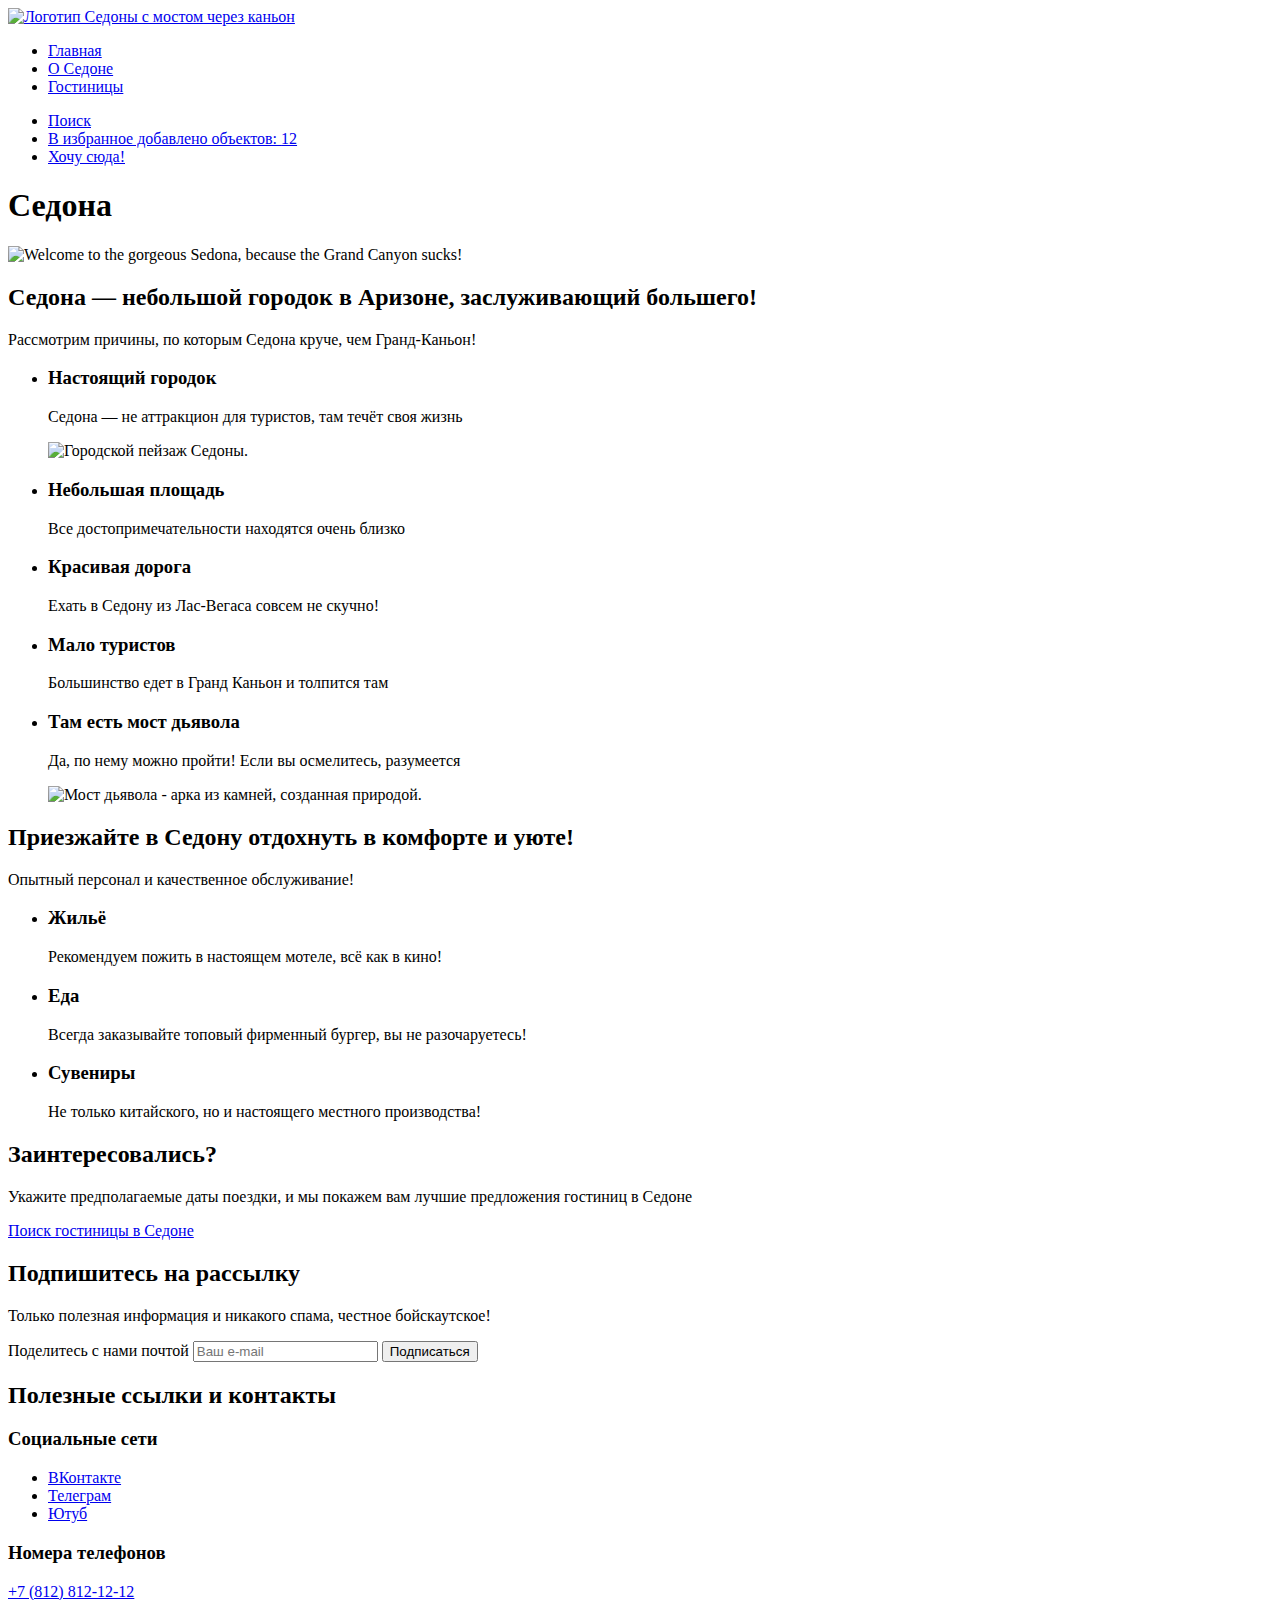
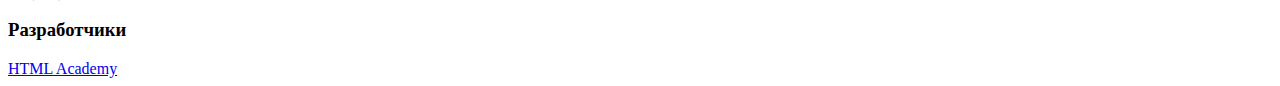
==== index.html @ 7899bb71 "Исправляет замечания по разметке двух страниц" ====
<!DOCTYPE html>
<html lang="ru">

  <head>
    <meta charset="utf-8">
    <title>HTML Academy: Седона</title>
  </head>

  <body>
    <header class="page-header">
      <nav class="navigation">
        <a class="navigation-logo" aria-current="page" href="index.html">
          <img class="logo" src="#" alt="Логотип Седоны с мостом через каньон">
        </a>
        <ul class="navigation-menu">
          <li class="navigation-item">
            <a class="navigation-link navigation-link-current" href="index.html" aria-current="page">Главная</a>
          </li>
          <li class="navigation-item">
            <a class="navigation-link" href="#">О Седоне</a>
          </li>
          <li class="navigation-item">
            <a class="navigation-link" href="hotels.html">Гостиницы</a>
          </li>
        </ul>
        <ul class="navigation-user">
          <li class="navigation-user-item">
            <a class="navigation-link" href="#">
              <span class="visually-hidden">Поиск</span>
            </a>
          </li>
          <li class="navigation-user-like navigation-user-like-accent">
            <a class="navigation-link" href="#">
              <span class="visually-hidden">В избранное добавлено объектов: </span><span class="number-of-objects">12</span>
            </a>
          </li>
          <li class="navigation-user-item navigation-user-button">
            <a class="navigation-link" href="#">Хочу сюда!</a>
          </li>
        </ul>
      </nav>
    </header>
    <main class="main-index">
      <section class="intro">
        <h1 class="visually-hidden">Седона</h1>
        <img class="intro-text" src="#" lang="en"
          alt="Welcome to the gorgeous Sedona, because the Grand Canyon sucks!">
      </section>
      <section class="advantages">
        <h2 class="advantages-heading">Седона — небольшой городок в Аризоне, заслуживающий большего!</h2>
          <p class="advantages-text">Рассмотрим причины, по которым Седона круче, чем Гранд-Каньон!</p>
        <ul class="advantages-list">
          <li class="advantages-item">
            <h3 class="advantages-title">Настоящий городок</h3>
            <p class="advantages-item-description">Седона — не аттракцион для туристов, там течёт своя жизнь</p>
            <img class="advantages-card" src="#" alt="Городской пейзаж Седоны.">
          </li>
          <li class="advantages-item">
            <h3 class="advantages-title">Небольшая площадь</h3>
            <p class="advantages-description">Все достопримечательности находятся очень близко</p>
          </li>
          <li class="advantages-item">
            <h3 class="advantages-title">Красивая дорога</h3>
            <p class="advantages-description">Ехать в Седону из Лас-Вегаса совсем не скучно!</p>
          </li>
          <li class="advantages-item">
            <h3 class="advantages-title">Мало туристов</h3>
            <p class="advantages-description">Большинство едет в Гранд Каньон и толпится там</p>
          </li>
          <li class="advantages-item">
            <h3 class="advantages-title">Там есть мост дьявола</h3>
            <p class="advantages-description">Да, по нему можно пройти! Если вы осмелитесь, разумеется</p>
            <img class="advantages-card" src="#" alt="Мост дьявола - арка из камней, созданная природой.">
          </li>
        </ul>
      </section>
      <section class="service">
        <h2 class="service-heading">Приезжайте в Седону отдохнуть в комфорте и уюте!</h2>
          <p class="service-text">Опытный персонал и качественное обслуживание!</p>
        <ul class="service-list">
          <li class="service-item">
            <h3 class="service-title">Жильё</h3>
            <p class="service-description">Рекомендуем пожить в настоящем мотеле, всё как в кино!</p>
          </li>
          <li class="service-item">
            <h3 class="service-title">Еда</h3>
            <p class="service-description">Всегда заказывайте топовый фирменный бургер, вы не разочаруетесь!</p>
          </li>
          <li class="service-item">
            <h3 class="service-title">Сувениры</h3>
            <p class="service-description">Не только китайского, но и настоящего местного производства!</p>
          </li>
        </ul>
      </section>
      <section class="search">
        <h2 class="search-heading">Заинтересовались?</h2>
        <p class="search-text">Укажите предполагаемые даты поездки, и мы покажем вам лучшие предложения гостиниц в
          Седоне</p>
        <a class="search-link" href="hotels.html">Поиск гостиницы в Седоне</a>
      </section>
    </main>
    <footer class="page-footer">
      <section class="footer-subscribe">
        <h2 class="subscribe-header">Подпишитесь на рассылку</h2>
        <p class="subscribe-text">Только полезная информация и никакого спама, честное бойскаутское!</p>
        <form class="subscribe-form" action="https://echo.htmlacademy.ru/" method="post">
          <label class="visually-hidden">Поделитесь с нами почтой
            <input type="email" name="subscribe-e-mail" placeholder="Ваш e-mail">
          </label>
          <button class="button" type="submit">Подписаться</button>
        </form>
      </section>
      <section class="footer-links">
        <h2 class="visually-hidden">Полезные ссылки и контакты</h2>
          <section class="footer-social">
            <h3 class="visually-hidden">Социальные сети</h3>
            <ul class="footer-social-list">
              <li class="footer-social-item">
                <a class="button" href="https://vk.com/htmlacademy">
                  <span class="visually-hidden">ВКонтакте</span>
                </a>
              </li>
              <li class="footer-social-item">
                <a class="button" href="https://t.me/htmlacademy">
                  <span class="visually-hidden">Телеграм</span>
                </a>
              </li>
              <li class="footer-social-item">
                <a class="button" href="https://www.youtube.com/user/htmlacademyru">
                  <span class="visually-hidden">Ютуб</span>
                </a>
              </li>
            </ul>
          </section>
          <section class="footer-phones">
            <h3 class="visually-hidden">Номера телефонов</h3>
            <a class="footer-phone" href="tel:+78128121212">+7 (812) 812-12-12</a>
          </section>
          <section class="footer-developers">
            <h3 class="visually-hidden">Разработчики</h3>
            <a class="developer-link" href="https://htmlacademy.ru/">
              <span class="visually-hidden" lang="en">HTML Academy</span>
            </a>
          </section>
      </section>
    </footer>
  </body>

</html>
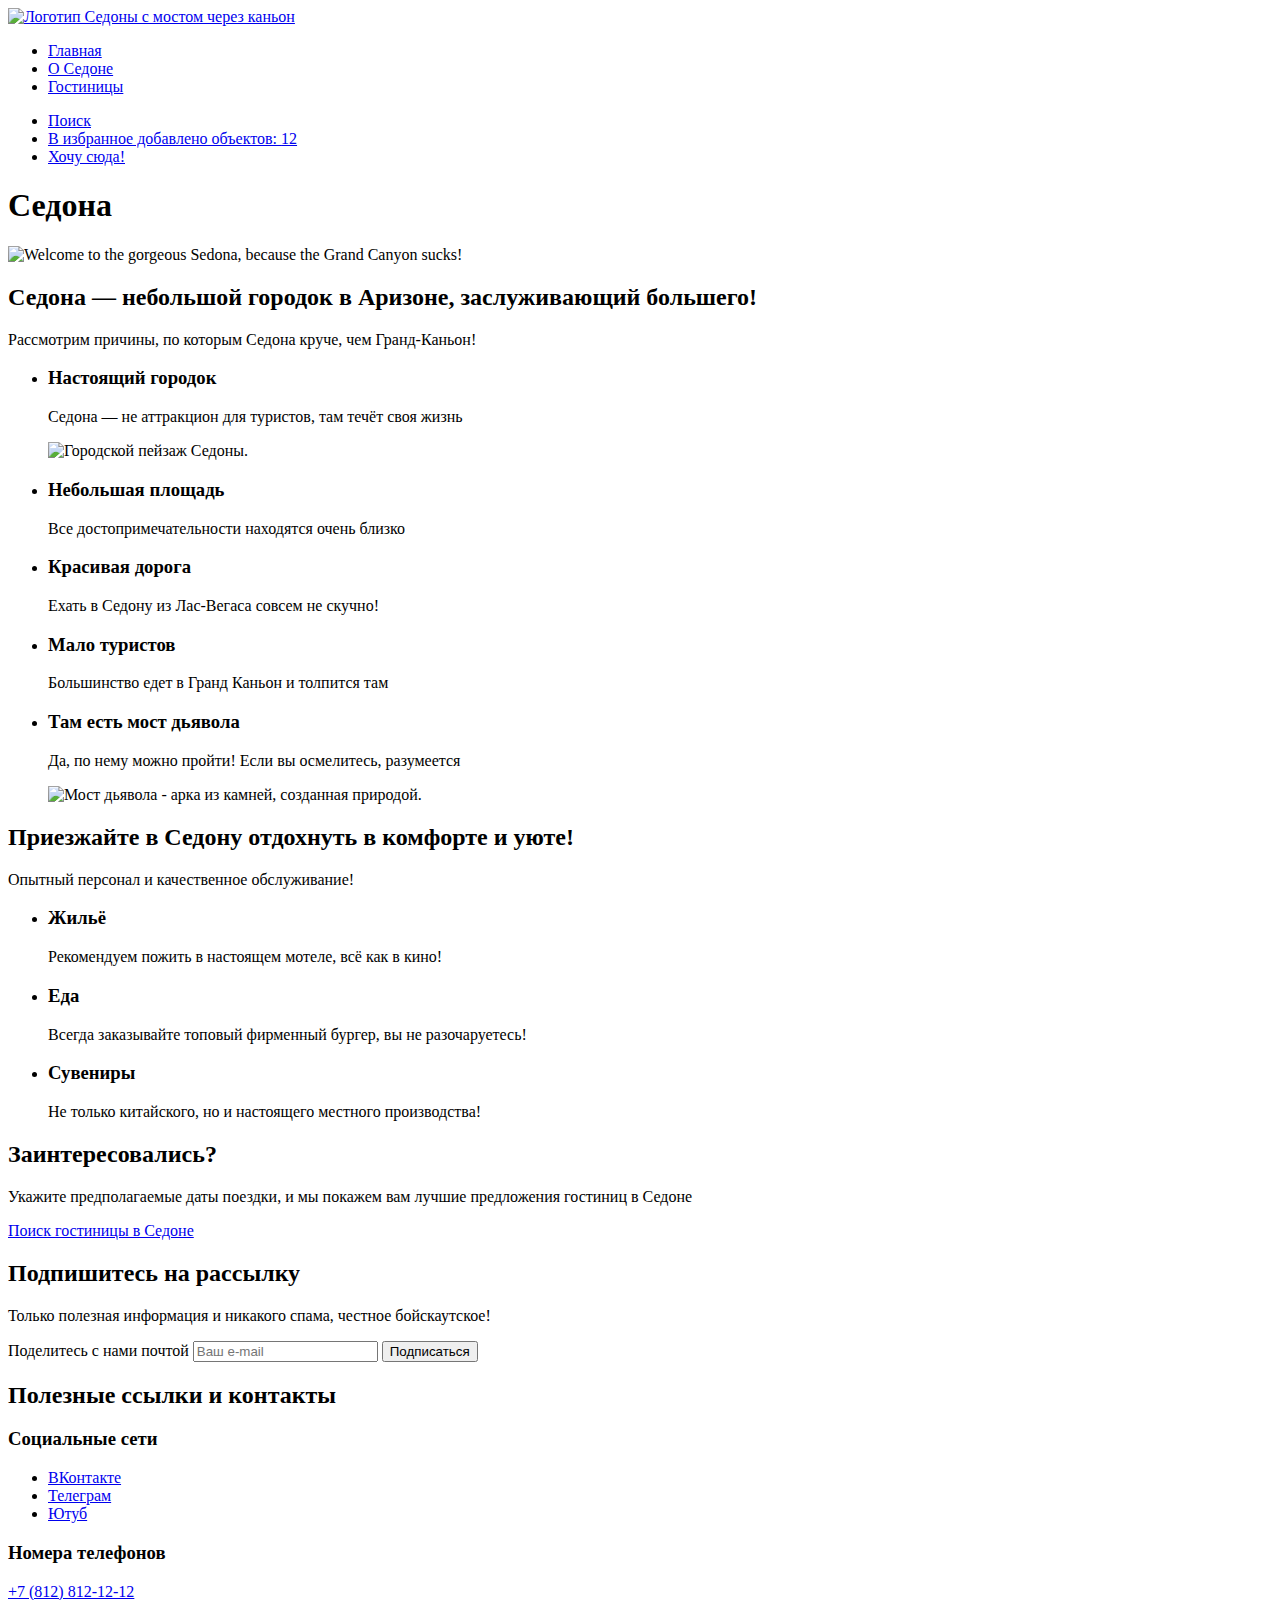
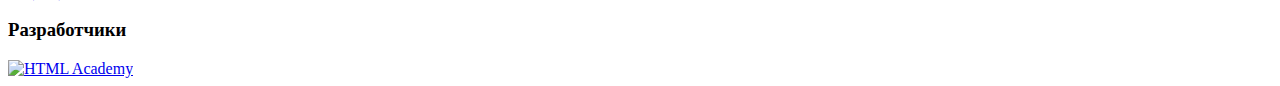
==== commit 5243e5c7: "Исправляет ссылки контентных изображений" ====
--- a/index.html
+++ b/index.html
@@ -10,7 +10,8 @@
     <header class="page-header">
       <nav class="navigation">
         <a class="navigation-logo" aria-current="page" href="index.html">
-          <img class="logo" src="#" alt="Логотип Седоны с мостом через каньон">
+          <img class="logo" src="images/ikons_logos/sedona.svg" width="140" height="70"
+            alt="Логотип Седоны с мостом через каньон">
         </a>
         <ul class="navigation-menu">
           <li class="navigation-item">
@@ -31,7 +32,8 @@
           </li>
           <li class="navigation-user-like navigation-user-like-accent">
             <a class="navigation-link" href="#">
-              <span class="visually-hidden">В избранное добавлено объектов: </span><span class="number-of-objects">12</span>
+              <span class="visually-hidden">В избранное добавлено объектов: </span><span
+                class="number-of-objects">12</span>
             </a>
           </li>
           <li class="navigation-user-item navigation-user-button">
@@ -43,17 +45,18 @@
     <main class="main-index">
       <section class="intro">
         <h1 class="visually-hidden">Седона</h1>
-        <img class="intro-text" src="#" lang="en"
+        <img class="intro-text" src="images/ikons_logos/welcome.svg" width="458" height="352" lang="en"
           alt="Welcome to the gorgeous Sedona, because the Grand Canyon sucks!">
       </section>
       <section class="advantages">
         <h2 class="advantages-heading">Седона — небольшой городок в Аризоне, заслуживающий большего!</h2>
-          <p class="advantages-text">Рассмотрим причины, по которым Седона круче, чем Гранд-Каньон!</p>
+        <p class="advantages-text">Рассмотрим причины, по которым Седона круче, чем Гранд-Каньон!</p>
         <ul class="advantages-list">
           <li class="advantages-item">
             <h3 class="advantages-title">Настоящий городок</h3>
             <p class="advantages-item-description">Седона — не аттракцион для туристов, там течёт своя жизнь</p>
-            <img class="advantages-card" src="#" alt="Городской пейзаж Седоны.">
+            <img class="advantages-card" src="images/real_town.jpg" width="800" height="385"
+              alt="Городской пейзаж Седоны.">
           </li>
           <li class="advantages-item">
             <h3 class="advantages-title">Небольшая площадь</h3>
@@ -70,13 +73,14 @@
           <li class="advantages-item">
             <h3 class="advantages-title">Там есть мост дьявола</h3>
             <p class="advantages-description">Да, по нему можно пройти! Если вы осмелитесь, разумеется</p>
-            <img class="advantages-card" src="#" alt="Мост дьявола - арка из камней, созданная природой.">
+            <img class="advantages-card" src="images/devils_bridge.jpg" width="800" height="385"
+              alt="Мост дьявола - арка из камней, созданная природой.">
           </li>
         </ul>
       </section>
       <section class="service">
         <h2 class="service-heading">Приезжайте в Седону отдохнуть в комфорте и уюте!</h2>
-          <p class="service-text">Опытный персонал и качественное обслуживание!</p>
+        <p class="service-text">Опытный персонал и качественное обслуживание!</p>
         <ul class="service-list">
           <li class="service-item">
             <h3 class="service-title">Жильё</h3>
@@ -112,36 +116,37 @@
       </section>
       <section class="footer-links">
         <h2 class="visually-hidden">Полезные ссылки и контакты</h2>
-          <section class="footer-social">
-            <h3 class="visually-hidden">Социальные сети</h3>
-            <ul class="footer-social-list">
-              <li class="footer-social-item">
-                <a class="button" href="https://vk.com/htmlacademy">
-                  <span class="visually-hidden">ВКонтакте</span>
-                </a>
-              </li>
-              <li class="footer-social-item">
-                <a class="button" href="https://t.me/htmlacademy">
-                  <span class="visually-hidden">Телеграм</span>
-                </a>
-              </li>
-              <li class="footer-social-item">
-                <a class="button" href="https://www.youtube.com/user/htmlacademyru">
-                  <span class="visually-hidden">Ютуб</span>
-                </a>
-              </li>
-            </ul>
-          </section>
-          <section class="footer-phones">
-            <h3 class="visually-hidden">Номера телефонов</h3>
-            <a class="footer-phone" href="tel:+78128121212">+7 (812) 812-12-12</a>
-          </section>
-          <section class="footer-developers">
-            <h3 class="visually-hidden">Разработчики</h3>
-            <a class="developer-link" href="https://htmlacademy.ru/">
-              <span class="visually-hidden" lang="en">HTML Academy</span>
-            </a>
-          </section>
+        <section class="footer-social">
+          <h3 class="visually-hidden">Социальные сети</h3>
+          <ul class="footer-social-list">
+            <li class="footer-social-item">
+              <a class="button" href="https://vk.com/htmlacademy">
+                <span class="visually-hidden">ВКонтакте</span>
+              </a>
+            </li>
+            <li class="footer-social-item">
+              <a class="button" href="https://t.me/htmlacademy">
+                <span class="visually-hidden">Телеграм</span>
+              </a>
+            </li>
+            <li class="footer-social-item">
+              <a class="button" href="https://www.youtube.com/user/htmlacademyru">
+                <span class="visually-hidden">Ютуб</span>
+              </a>
+            </li>
+          </ul>
+        </section>
+        <section class="footer-phones">
+          <h3 class="visually-hidden">Номера телефонов</h3>
+          <a class="footer-phone" href="tel:+78128121212">+7 (812) 812-12-12</a>
+        </section>
+        <section class="footer-developers">
+          <h3 class="visually-hidden">Разработчики</h3>
+          <a class="developer-link" href="https://htmlacademy.ru/">
+            <img class="logo" src="images/ikons_logos/html_academy.svg" width="115" height="33" lang="en"
+              alt="HTML Academy">
+          </a>
+        </section>
       </section>
     </footer>
   </body>
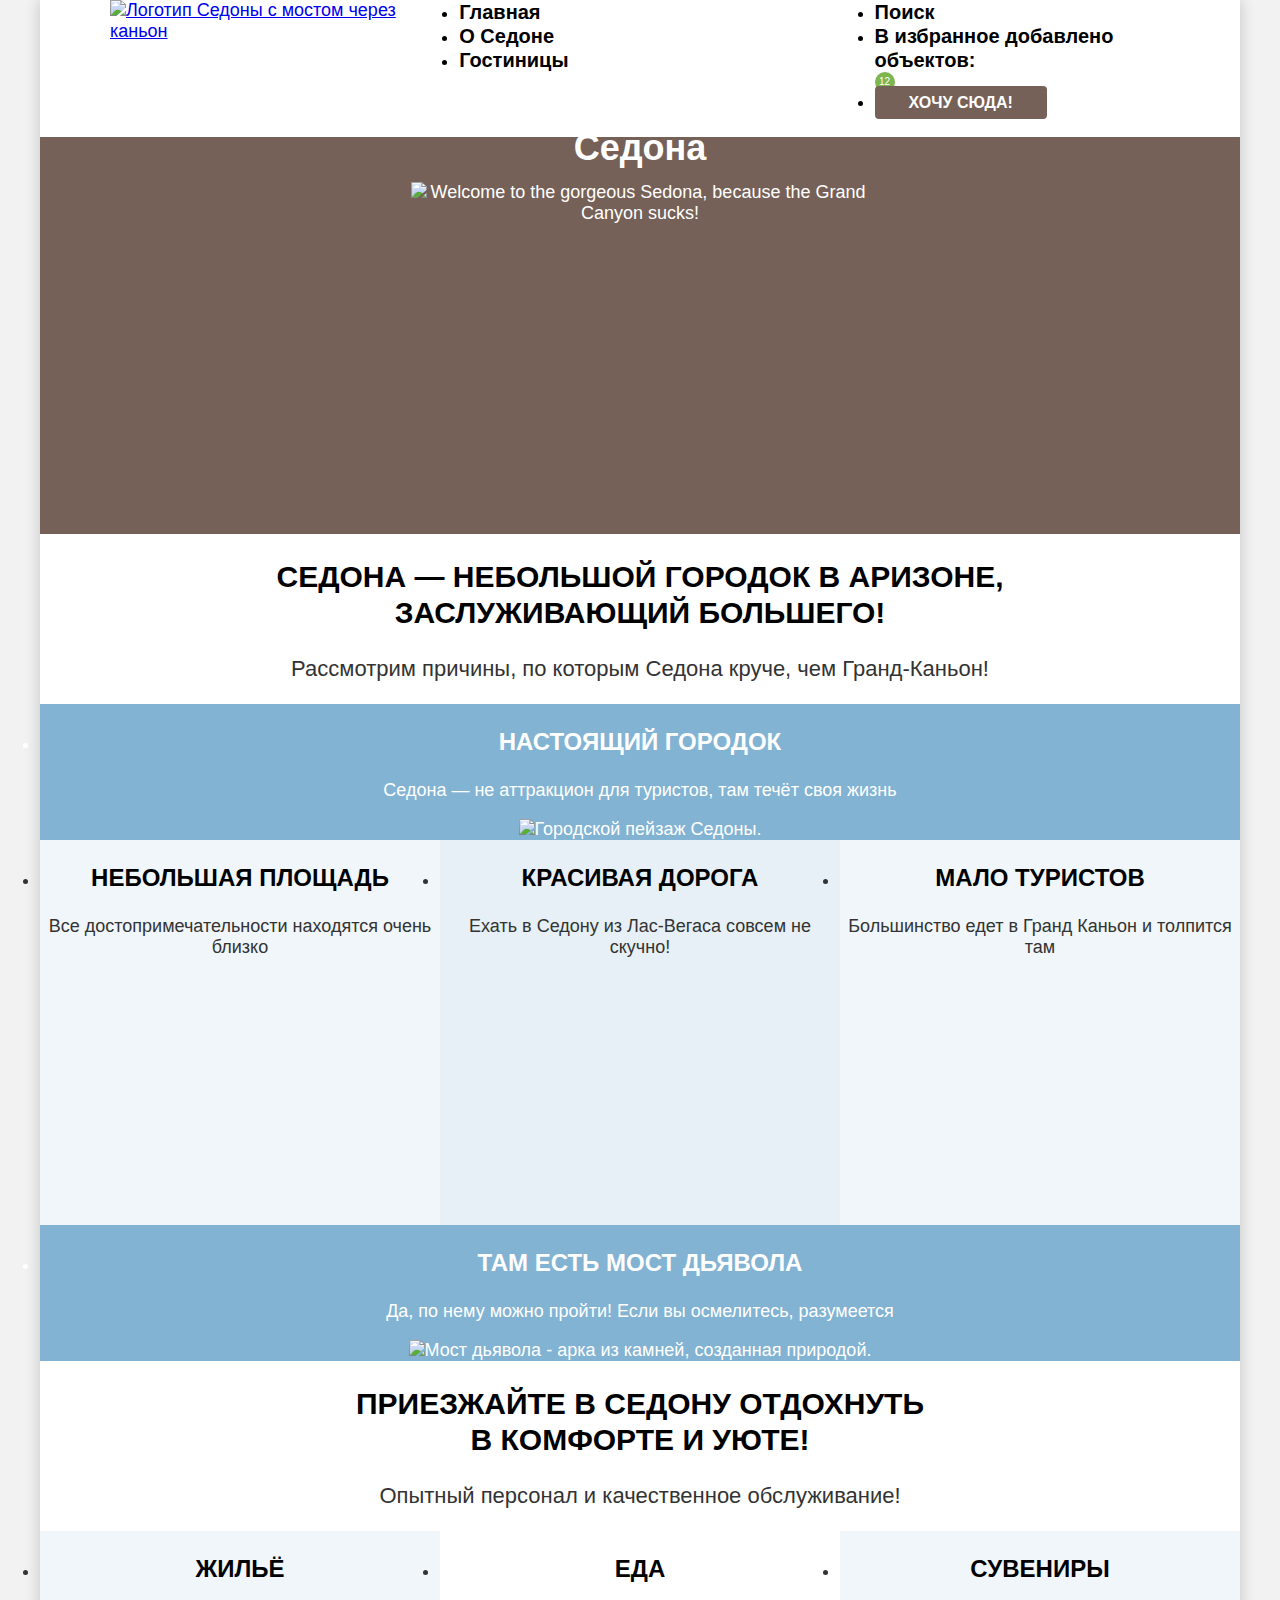
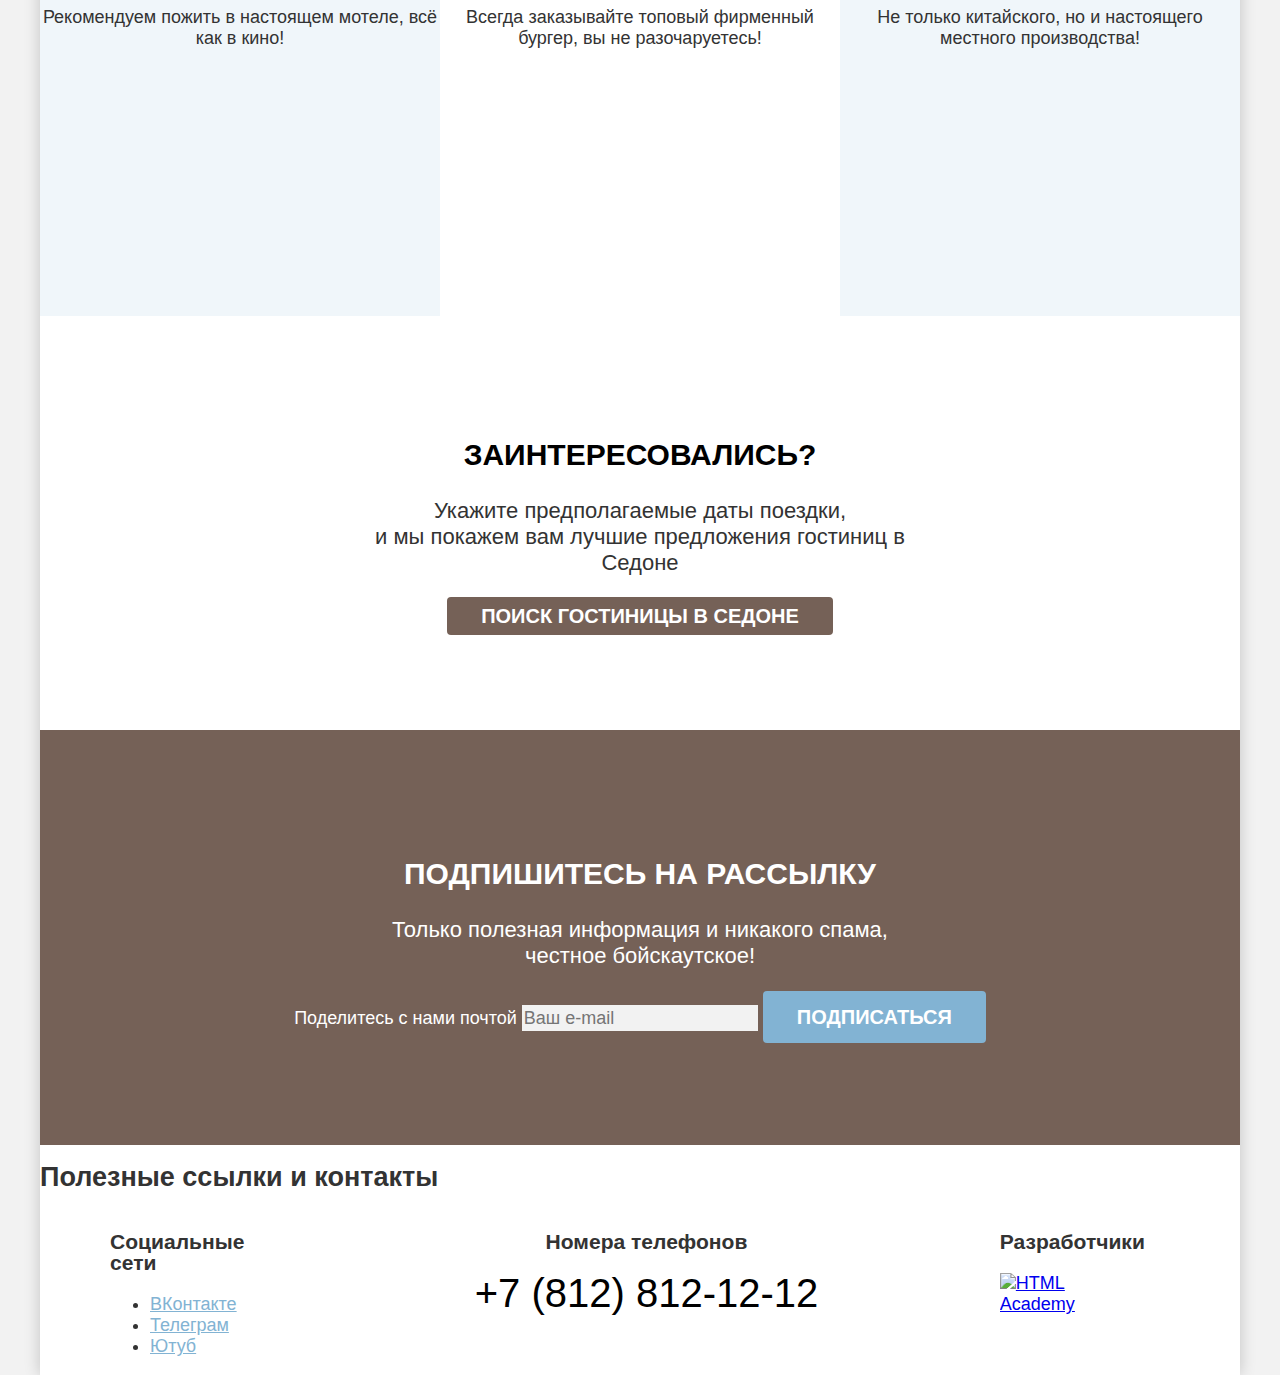
==== commit 819f1857: "добавляет сетки страниц и крупных блоков на flex" ====
--- a/index.html
+++ b/index.html
@@ -4,151 +4,155 @@
   <head>
     <meta charset="utf-8">
     <title>HTML Academy: Седона</title>
+    <link rel="stylesheet" href="styles/styles.css">
   </head>
 
   <body>
-    <header class="page-header">
-      <nav class="navigation">
-        <a class="navigation-logo" aria-current="page" href="index.html">
-          <img class="logo" src="images/ikons_logos/sedona.svg" width="140" height="70"
-            alt="Логотип Седоны с мостом через каньон">
-        </a>
-        <ul class="navigation-menu">
-          <li class="navigation-item">
-            <a class="navigation-link navigation-link-current" href="index.html" aria-current="page">Главная</a>
-          </li>
-          <li class="navigation-item">
-            <a class="navigation-link" href="#">О Седоне</a>
-          </li>
-          <li class="navigation-item">
-            <a class="navigation-link" href="hotels.html">Гостиницы</a>
-          </li>
-        </ul>
-        <ul class="navigation-user">
-          <li class="navigation-user-item">
-            <a class="navigation-link" href="#">
-              <span class="visually-hidden">Поиск</span>
-            </a>
-          </li>
-          <li class="navigation-user-like navigation-user-like-accent">
-            <a class="navigation-link" href="#">
-              <span class="visually-hidden">В избранное добавлено объектов: </span><span
-                class="number-of-objects">12</span>
-            </a>
-          </li>
-          <li class="navigation-user-item navigation-user-button">
-            <a class="navigation-link" href="#">Хочу сюда!</a>
-          </li>
-        </ul>
-      </nav>
-    </header>
-    <main class="main-index">
-      <section class="intro">
-        <h1 class="visually-hidden">Седона</h1>
-        <img class="intro-text" src="images/ikons_logos/welcome.svg" width="458" height="352" lang="en"
-          alt="Welcome to the gorgeous Sedona, because the Grand Canyon sucks!">
-      </section>
-      <section class="advantages">
-        <h2 class="advantages-heading">Седона — небольшой городок в Аризоне, заслуживающий большего!</h2>
-        <p class="advantages-text">Рассмотрим причины, по которым Седона круче, чем Гранд-Каньон!</p>
-        <ul class="advantages-list">
-          <li class="advantages-item">
-            <h3 class="advantages-title">Настоящий городок</h3>
-            <p class="advantages-item-description">Седона — не аттракцион для туристов, там течёт своя жизнь</p>
-            <img class="advantages-card" src="images/real_town.jpg" width="800" height="385"
-              alt="Городской пейзаж Седоны.">
-          </li>
-          <li class="advantages-item">
-            <h3 class="advantages-title">Небольшая площадь</h3>
-            <p class="advantages-description">Все достопримечательности находятся очень близко</p>
-          </li>
-          <li class="advantages-item">
-            <h3 class="advantages-title">Красивая дорога</h3>
-            <p class="advantages-description">Ехать в Седону из Лас-Вегаса совсем не скучно!</p>
-          </li>
-          <li class="advantages-item">
-            <h3 class="advantages-title">Мало туристов</h3>
-            <p class="advantages-description">Большинство едет в Гранд Каньон и толпится там</p>
-          </li>
-          <li class="advantages-item">
-            <h3 class="advantages-title">Там есть мост дьявола</h3>
-            <p class="advantages-description">Да, по нему можно пройти! Если вы осмелитесь, разумеется</p>
-            <img class="advantages-card" src="images/devils_bridge.jpg" width="800" height="385"
-              alt="Мост дьявола - арка из камней, созданная природой.">
-          </li>
-        </ul>
-      </section>
-      <section class="service">
-        <h2 class="service-heading">Приезжайте в Седону отдохнуть в комфорте и уюте!</h2>
-        <p class="service-text">Опытный персонал и качественное обслуживание!</p>
-        <ul class="service-list">
-          <li class="service-item">
-            <h3 class="service-title">Жильё</h3>
-            <p class="service-description">Рекомендуем пожить в настоящем мотеле, всё как в кино!</p>
-          </li>
-          <li class="service-item">
-            <h3 class="service-title">Еда</h3>
-            <p class="service-description">Всегда заказывайте топовый фирменный бургер, вы не разочаруетесь!</p>
-          </li>
-          <li class="service-item">
-            <h3 class="service-title">Сувениры</h3>
-            <p class="service-description">Не только китайского, но и настоящего местного производства!</p>
-          </li>
-        </ul>
-      </section>
-      <section class="search">
-        <h2 class="search-heading">Заинтересовались?</h2>
-        <p class="search-text">Укажите предполагаемые даты поездки, и мы покажем вам лучшие предложения гостиниц в
-          Седоне</p>
-        <a class="search-link" href="hotels.html">Поиск гостиницы в Седоне</a>
-      </section>
-    </main>
-    <footer class="page-footer">
-      <section class="footer-subscribe">
-        <h2 class="subscribe-header">Подпишитесь на рассылку</h2>
-        <p class="subscribe-text">Только полезная информация и никакого спама, честное бойскаутское!</p>
-        <form class="subscribe-form" action="https://echo.htmlacademy.ru/" method="post">
-          <label class="visually-hidden">Поделитесь с нами почтой
-            <input type="email" name="subscribe-e-mail" placeholder="Ваш e-mail">
-          </label>
-          <button class="button" type="submit">Подписаться</button>
-        </form>
-      </section>
-      <section class="footer-links">
-        <h2 class="visually-hidden">Полезные ссылки и контакты</h2>
-        <section class="footer-social">
-          <h3 class="visually-hidden">Социальные сети</h3>
-          <ul class="footer-social-list">
-            <li class="footer-social-item">
-              <a class="button" href="https://vk.com/htmlacademy">
-                <span class="visually-hidden">ВКонтакте</span>
+    <div class="body-content">
+      <header class="page-header">
+        <nav class="navigation">
+          <a class="navigation-logo" aria-current="page" href="index.html">
+            <img class="logo" src="images/ikons_logos/sedona.svg" width="140" height="70"
+              alt="Логотип Седоны с мостом через каньон">
+          </a>
+          <ul class="navigation-menu">
+            <li class="navigation-item">
+              <a class="navigation-link navigation-link-current" href="index.html" aria-current="page">Главная</a>
+            </li>
+            <li class="navigation-item">
+              <a class="navigation-link" href="#">О Седоне</a>
+            </li>
+            <li class="navigation-item">
+              <a class="navigation-link" href="hotels.html">Гостиницы</a>
+            </li>
+          </ul>
+          <ul class="navigation-user">
+            <li class="navigation-user-item">
+              <a class="navigation-link" href="#">
+                <span class="visually-hidden">Поиск</span>
               </a>
             </li>
-            <li class="footer-social-item">
-              <a class="button" href="https://t.me/htmlacademy">
-                <span class="visually-hidden">Телеграм</span>
+            <li class="navigation-user-like navigation-user-like-accent">
+              <a class="navigation-link" href="#">
+                <span class="visually-hidden">В избранное добавлено объектов: </span>
+                <div class="number-of-objects">12</div>
               </a>
             </li>
-            <li class="footer-social-item">
-              <a class="button" href="https://www.youtube.com/user/htmlacademyru">
-                <span class="visually-hidden">Ютуб</span>
-              </a>
+            <li class="navigation-user-item navigation-user-button">
+              <a class="button" href="#">Хочу сюда!</a>
+            </li>
+          </ul>
+        </nav>
+      </header>
+      <main class="main-index">
+        <section class="intro">
+          <h1 class="visually-hidden">Седона</h1>
+          <img class="intro-text" src="images/ikons_logos/welcome.svg" width="458" height="352" lang="en"
+            alt="Welcome to the gorgeous Sedona, because the Grand Canyon sucks!">
+        </section>
+        <section class="advantages">
+          <h2 class="advantages-heading">Седона — небольшой городок в Аризоне,<br> заслуживающий большего!</h2>
+          <p class="advantages-text">Рассмотрим причины, по которым Седона круче, чем Гранд-Каньон!</p>
+          <ul class="advantages-list">
+            <li class="advantages-item-img">
+              <h3 class="advantages-title">Настоящий городок</h3>
+              <p class="advantages-item-description">Седона — не аттракцион для туристов, там течёт своя жизнь</p>
+              <img class="advantages-card" src="images/real_town.jpg" width="800" height="385"
+                alt="Городской пейзаж Седоны.">
+            </li>
+            <li class="advantages-item">
+              <h3 class="advantages-title">Небольшая площадь</h3>
+              <p class="advantages-item-description">Все достопримечательности находятся очень близко</p>
+            </li>
+            <li class="advantages-item">
+              <h3 class="advantages-title">Красивая дорога</h3>
+              <p class="advantages-item-description">Ехать в Седону из Лас-Вегаса совсем не скучно!</p>
+            </li>
+            <li class="advantages-item">
+              <h3 class="advantages-title">Мало туристов</h3>
+              <p class="advantages-item-description">Большинство едет в Гранд Каньон и толпится там</p>
+            </li>
+            <li class="advantages-item-img">
+              <h3 class="advantages-title">Там есть мост дьявола</h3>
+              <p class="advantages-item-description">Да, по нему можно пройти! Если вы осмелитесь, разумеется</p>
+              <img class="advantages-card" src="images/devils_bridge.jpg" width="800" height="385"
+                alt="Мост дьявола - арка из камней, созданная природой.">
             </li>
           </ul>
         </section>
-        <section class="footer-phones">
-          <h3 class="visually-hidden">Номера телефонов</h3>
-          <a class="footer-phone" href="tel:+78128121212">+7 (812) 812-12-12</a>
+        <section class="service">
+          <h2 class="service-heading">Приезжайте в Седону отдохнуть<br> в комфорте и уюте!</h2>
+          <p class="service-text">Опытный персонал и качественное обслуживание!</p>
+          <ul class="service-list">
+            <li class="service-item">
+              <h3 class="service-title">Жильё</h3>
+              <p class="service-item-description">Рекомендуем пожить в настоящем мотеле, всё как в кино!</p>
+            </li>
+            <li class="service-item">
+              <h3 class="service-title">Еда</h3>
+              <p class="service-item-description">Всегда заказывайте топовый фирменный бургер, вы не разочаруетесь!</p>
+            </li>
+            <li class="service-item">
+              <h3 class="service-title">Сувениры</h3>
+              <p class="service-item-description">Не только китайского, но и настоящего местного производства!</p>
+            </li>
+          </ul>
         </section>
-        <section class="footer-developers">
-          <h3 class="visually-hidden">Разработчики</h3>
-          <a class="developer-link" href="https://htmlacademy.ru/">
-            <img class="logo" src="images/ikons_logos/html_academy.svg" width="115" height="33" lang="en"
-              alt="HTML Academy">
-          </a>
+        <section class="search">
+          <h2 class="search-heading">Заинтересовались?</h2>
+          <p class="search-text">Укажите предполагаемые даты поездки,<br> и мы покажем вам лучшие предложения гостиниц в
+            Седоне</p>
+          <a class="search-link button" href="hotels.html">Поиск гостиницы в Седоне</a>
         </section>
-      </section>
-    </footer>
-  </body>
-
+      </main>
+      <footer class="page-footer">
+        <section class="footer-subscribe">
+          <h2 class="subscribe-header">Подпишитесь на рассылку</h2>
+          <p class="subscribe-text">Только полезная информация и никакого спама,<br> честное бойскаутское!</p>
+          <form class="subscribe-form" action="https://echo.htmlacademy.ru/" method="post">
+            <label class="visually-hidden">Поделитесь с нами почтой
+              <input class="subscribe-e-mail" type="email" name="subscribe-e-mail" placeholder="Ваш e-mail">
+            </label>
+            <button class="button submit-button" type="submit">Подписаться</button>
+          </form>
+        </section>
+        <section class="footer-links">
+          <h2 class="visually-hidden">Полезные ссылки и контакты</h2>
+          <div class="footer-links-container">
+            <section class="footer-social">
+              <h3 class="visually-hidden">Социальные сети</h3>
+              <ul class="footer-social-list">
+                <li class="footer-social-item">
+                  <a class="button-social" href="https://vk.com/htmlacademy">
+                    <span class="visually-hidden">ВКонтакте</span>
+                  </a>
+                </li>
+                <li class="footer-social-item">
+                  <a class="button-social" href="https://t.me/htmlacademy">
+                    <span class="visually-hidden">Телеграм</span>
+                  </a>
+                </li>
+                <li class="footer-social-item">
+                  <a class="button-social" href="https://www.youtube.com/user/htmlacademyru">
+                    <span class="visually-hidden">Ютуб</span>
+                  </a>
+                </li>
+              </ul>
+            </section>
+            <section class="footer-phones">
+              <h3 class="visually-hidden">Номера телефонов</h3>
+              <a class="footer-phone" href="tel:+78128121212">+7 (812) 812-12-12</a>
+            </section>
+            <section class="footer-developers">
+              <h3 class="visually-hidden">Разработчики</h3>
+              <a class="developer-link" href="https://htmlacademy.ru/">
+                <img class="logo" src="images/ikons_logos/html_academy.svg" width="115" height="33" lang="en"
+                  alt="HTML Academy">
+              </a>
+            </section>
+          </div>
+        </section>
+      </footer>
+    </body>
+  </div>
 </html>
--- a/styles/styles.css
+++ b/styles/styles.css
@@ -0,0 +1,549 @@
+@font-face {
+  font-family: "PT Sans";
+  font-style: normal;
+  font-weight: 400;
+  src: url("../fonts/ptsans-400.woff2");
+  font-display: swap;
+}
+
+@font-face {
+  font-family: "PT Sans";
+  font-style: normal;
+  font-weight: 700;
+  src: url(../fonts/ptsans-700.woff2);
+  font-display: swap;
+}
+
+/*
+.visually-hidden {
+  position: fixed;
+  transform: scale(0);
+}
+*/
+
+html {
+  height: 100%;
+}
+
+body {
+  margin: 0;
+  min-height: 100%;
+  font-family: "PT Sans", sans-serif;
+  font-size: 18px;
+  line-height: 21px;
+  font-weight: 400;
+  font-style: normal;
+  background-color: #f2f2f2;
+  color: #333333;
+}
+
+.body-content {
+  margin: 0 auto;
+  display: flex;
+  flex-direction: column;
+  min-height: 100vh;
+  background-color: #ffffff;
+  width: 1200px;
+  box-shadow: 0 0 15px 0 rgba(0, 0, 0, 0.2);
+}
+
+.main-index {
+  flex-grow: 1;
+}
+
+.logo {
+  margin-right: 30px;
+}
+
+.page-header {
+  background-color: #ffffff;
+  color: #000000;
+}
+
+.navigation {
+  display: flex;
+  width: 1060px;
+  margin: 0 auto;
+}
+
+.navigation-menu {
+  margin: 0;
+  padding: 0;
+  width: 450px;
+}
+
+.navigation-user {
+  margin: 0;
+  padding: 0;
+  width: 320px;
+  margin-left: auto;
+}
+
+.navigation-link {
+  font-weight: 700;
+  font-size: 20px;
+  line-height: 24px;
+  color: inherit;
+  text-decoration: none;
+  text-align: center;
+}
+
+.button {
+  font-weight: 700;
+  font-size: 16px;
+  line-height: 20px;
+  color: #ffffff;
+  background-color: #756157;
+  text-decoration: none;
+  text-align: center;
+  text-transform: uppercase;
+  border: none;
+  border-radius: 4px;
+  padding: 8px 34px;
+}
+
+.number-of-objects {
+  font-weight: 400;
+  font-size: 10px;
+  line-height: 10px;
+  color: #ffffff;
+  background-color: #7db54f;
+  text-decoration: none;
+  text-align: center;
+  align-content: center;
+  width: 20px;
+  height: 20px;
+  border-radius: 50%;
+}
+
+.intro {
+  background-image: url("../images/ikons_logos/divider.svg"), url("../images/background/header_index.jpg");
+  background-color: #756157;
+  color: #ffffff;
+  background-repeat: no-repeat;
+  background-position: left bottom, left top;
+  text-align: center;
+  background-size: 100% auto, cover;
+}
+
+.intro-text {
+  display: block;
+  margin: 0 auto;
+}
+
+.advantages {
+  text-align: center;
+}
+
+.advantages-heading {
+  font-weight: 700;
+  font-size: 30px;
+  line-height: 36px;
+  color: #000000;
+  text-transform: uppercase;
+}
+
+.advantages-text {
+  font-weight: 400;
+  font-size: 22px;
+  line-height: 26px;
+}
+
+.advantages-list {
+  display: flex;
+  flex-wrap: wrap;
+  margin: 0;
+  padding: 0;
+}
+
+.advantages-title {
+  font-weight: 700;
+  font-size: 24px;
+  line-height: 28px;
+  color: #000000;
+  text-transform: uppercase;
+}
+
+.advantages-item {
+  width: 400px;
+  min-height: 385px;
+}
+
+.advantages-item-img .advantages-title {
+  color: #ffffff;
+}
+
+.advantages-item-description {
+  font-weight: 400;
+}
+
+.service {
+  text-align: center;
+}
+
+.service-heading {
+  font-weight: 700;
+  font-size: 30px;
+  line-height: 36px;
+  text-transform: uppercase;
+  color: #000000;
+}
+
+.service-text {
+  font-weight: 400;
+  font-size: 22px;
+  line-height: 26px;
+}
+
+.service-list {
+  display: flex;
+  flex-wrap: wrap;
+  margin: 0;
+  padding: 0;
+}
+
+.service-item {
+  width: 400px;
+  min-height: 385px;
+}
+
+.service-title {
+  font-weight: 700;
+  font-size: 24px;
+  line-height: 28px;
+  color: #000000;
+  text-transform: uppercase;
+}
+
+.service-item-description {
+  font-weight: 400;
+}
+
+.search {
+  text-align: center;
+  padding: 96px 304px;
+}
+
+.search-heading {
+  font-weight: 700;
+  font-size: 30px;
+  line-height: 36px;
+  text-transform: uppercase;
+  color: #000000;
+}
+
+.search-text {
+  font-weight: 400;
+  font-size: 22px;
+  line-height: 26px;
+}
+
+.search-link {
+  font-size: 20px;
+  line-height: 36px;
+}
+
+.footer-subscribe {
+  background-image: url("../images/background/subscribe.jpg");
+  background-color: #756157;
+  color: #fff;
+  background-repeat: no-repeat;
+  text-align: center;
+  align-content: center;
+  height: 415px;
+}
+
+.subscribe-header {
+  font-weight: 700;
+  font-size: 30px;
+  line-height: 36px;
+  text-transform: uppercase;
+  color: #ffffff;
+}
+
+.subscribe-text {
+  font-weight: 400;
+  font-size: 22px;
+  line-height: 26px;
+}
+
+.subscribe-e-mail {
+  font-family: inherit;
+  font-weight: 400;
+  font-size: 18px;
+  line-height: 24px;
+  background-color: #f2f2f2;
+  border: #f2f2f2;
+}
+
+.submit-button {
+  font-size: 20px;
+  line-height: 36px;
+  color: #ffffff;
+  background-color: #82b3d3;
+}
+
+.footer-links-container {
+  display: flex;
+  width: 1060px;
+  margin: 0 auto;
+  justify-content: space-between;
+}
+
+.footer-phones {
+  width: 720px;
+  text-align: center;
+}
+
+.footer-phone {
+  font-weight: 400;
+  font-size: 40px;
+  line-height: 40px;
+  color: #000000;
+  text-decoration: none;
+}
+
+.footer-subscribe-hotels {
+  background-image: none;
+  background-color: inherit;
+  color: inherit;
+}
+.subscribe-header-hotels {
+  color: #000000;
+}
+
+.subscribe-text-hotels {
+  color: #333333;
+}
+
+.footer-social-list .button-social {
+  color: #82b3d3;
+}
+
+.page-filter {
+  background-image: url("../images/background/header_hotels.jpg");
+  background-color: #756157;
+  color: #fff;
+  background-repeat: no-repeat;
+}
+
+.page-filter-title {
+  font-weight: 700;
+  font-size: 60px;
+  line-height: 78px;
+}
+
+.breadcrumbs {
+  color: #ffffff;
+}
+
+.characteristic-filter {
+  display: flex;
+  width: 1060px;
+  margin: 0 auto;
+  padding: 0;
+}
+
+.buttons-block {
+  display: flex;
+  flex-direction: column;
+  margin-left: auto;
+
+}
+
+.fieldset-form {
+  margin-right: 70px;
+  min-width: 150px;
+}
+
+.breadcrumbs-link {
+  color: inherit;
+  font-weight: 400;
+  font-size: 16px;
+  line-height: 21px;
+  text-decoration: none;
+}
+
+.fieldset-legeng, .price-legeng {
+  font-weight: 700;
+  font-size: 20px;
+  line-height: 24px;
+}
+
+.price-form {
+  margin-left: auto;
+  width: 288px;
+  padding: 0;
+  margin-right: 70px;
+}
+
+.control {
+  font-weight: 400;
+  line-height: 23px;
+}
+
+.button-action {
+  font-family: inherit;
+  background-color: #82b3d3;
+  border: none;
+}
+
+.hidden-back {
+  font-family: inherit;
+  background-color: transparent;
+  border: none;
+}
+
+.hotels-variants-row {
+  display: flex;
+  width: 1060px;
+  margin: 0 auto;
+}
+
+.card-display {
+  display: flex;
+  margin-left: auto;
+  min-width: 160px;
+  padding: 0;
+  justify-content: space-between;
+}
+
+.hotels-cards {
+  display: flex;
+  flex-wrap: wrap;
+  width: 1060px;
+  margin: 0 auto;
+  padding: 0;
+  justify-content: space-between;
+}
+
+.hotel-rating {
+  font-weight: 400;
+  font-size: 16px;
+  line-height: 20px;
+  background-color: #f2f2f2;
+  text-transform: uppercase;
+  text-align: center;
+  align-content: center;
+  width: 140px;
+  height: 34px;
+  border-radius: 4px;
+}
+
+.select-variants-title {
+  font-weight: 700;
+  font-size: 30px;
+  line-height: 36px;
+  color: #000000;
+  text-transform: uppercase;
+}
+
+.select-variants {
+  font-family: inherit;
+  font-weight: 400;
+  font-size: 18px;
+  line-height: 21px;
+  color: #333333;
+  background-color: #ffffff;
+  margin-left: 200px;
+  width: 292px;
+}
+
+.hotels-title-link {
+  font-weight: 700;
+  font-size: 24px;
+  line-height: 28px;
+  color: #000000;
+  text-decoration: none;
+}
+
+.hotels-item{
+  border: 1px solid #e6e6e6;
+  border-radius: 4px;
+  width: 340px;
+}
+
+.selected-card-button {
+  background-color: #7db54f;
+}
+
+.pagination-list {
+  display: flex;
+  width: 1060px;
+  margin: 0 auto;
+  padding: 0;
+}
+
+.pagination-link {
+  font-weight: 700;
+  font-size: 20px;
+  line-height: 36px;
+  color: #ffffff;
+  width: 60px;
+  height: 60px;
+  border-radius: 4px;
+  text-decoration: none;
+}
+
+.pagination-item {
+  width: 60px;
+  height: 60px;
+  border-radius: 4px;
+  background-color: #82b3d3;
+  text-align: center;
+  align-content: center;
+  margin: 8px;
+}
+
+.pagination-item-active {
+  background-color: #f2f2f2
+}
+
+.pagination-link-active {
+  color: #000000;
+}
+
+.pagination-item-more {
+  background-color: transparent;
+  border: none;
+}
+
+.pagination-link-more {
+  color: #000000;
+}
+
+.advantages .advantages-list .advantages-item-img  {
+  background-color: #82b3d3;
+  color: #ffffff;
+  min-width: 100%;
+}
+
+.advantages-list li:nth-child(even) {
+  background-color: rgba(131, 179, 211, 0.12);
+}
+
+.advantages-list li:nth-child(odd) {
+  background-color: rgba(131, 179, 211, 0.2);
+}
+
+
+
+.service-list li:nth-child(odd) {
+  background-color: rgba(131, 179, 211, 0.12);
+}
+
+.card-item {
+  border: 2px solid #e5e5e5;
+  border-radius: 4px;
+  width: 48px;
+  height: 48px;
+}
+
+.card-item-select {
+  border: 2px solid #000000;
+}
+
+.card-item-display {
+  color: #000000;
+  text-decoration: none;
+}
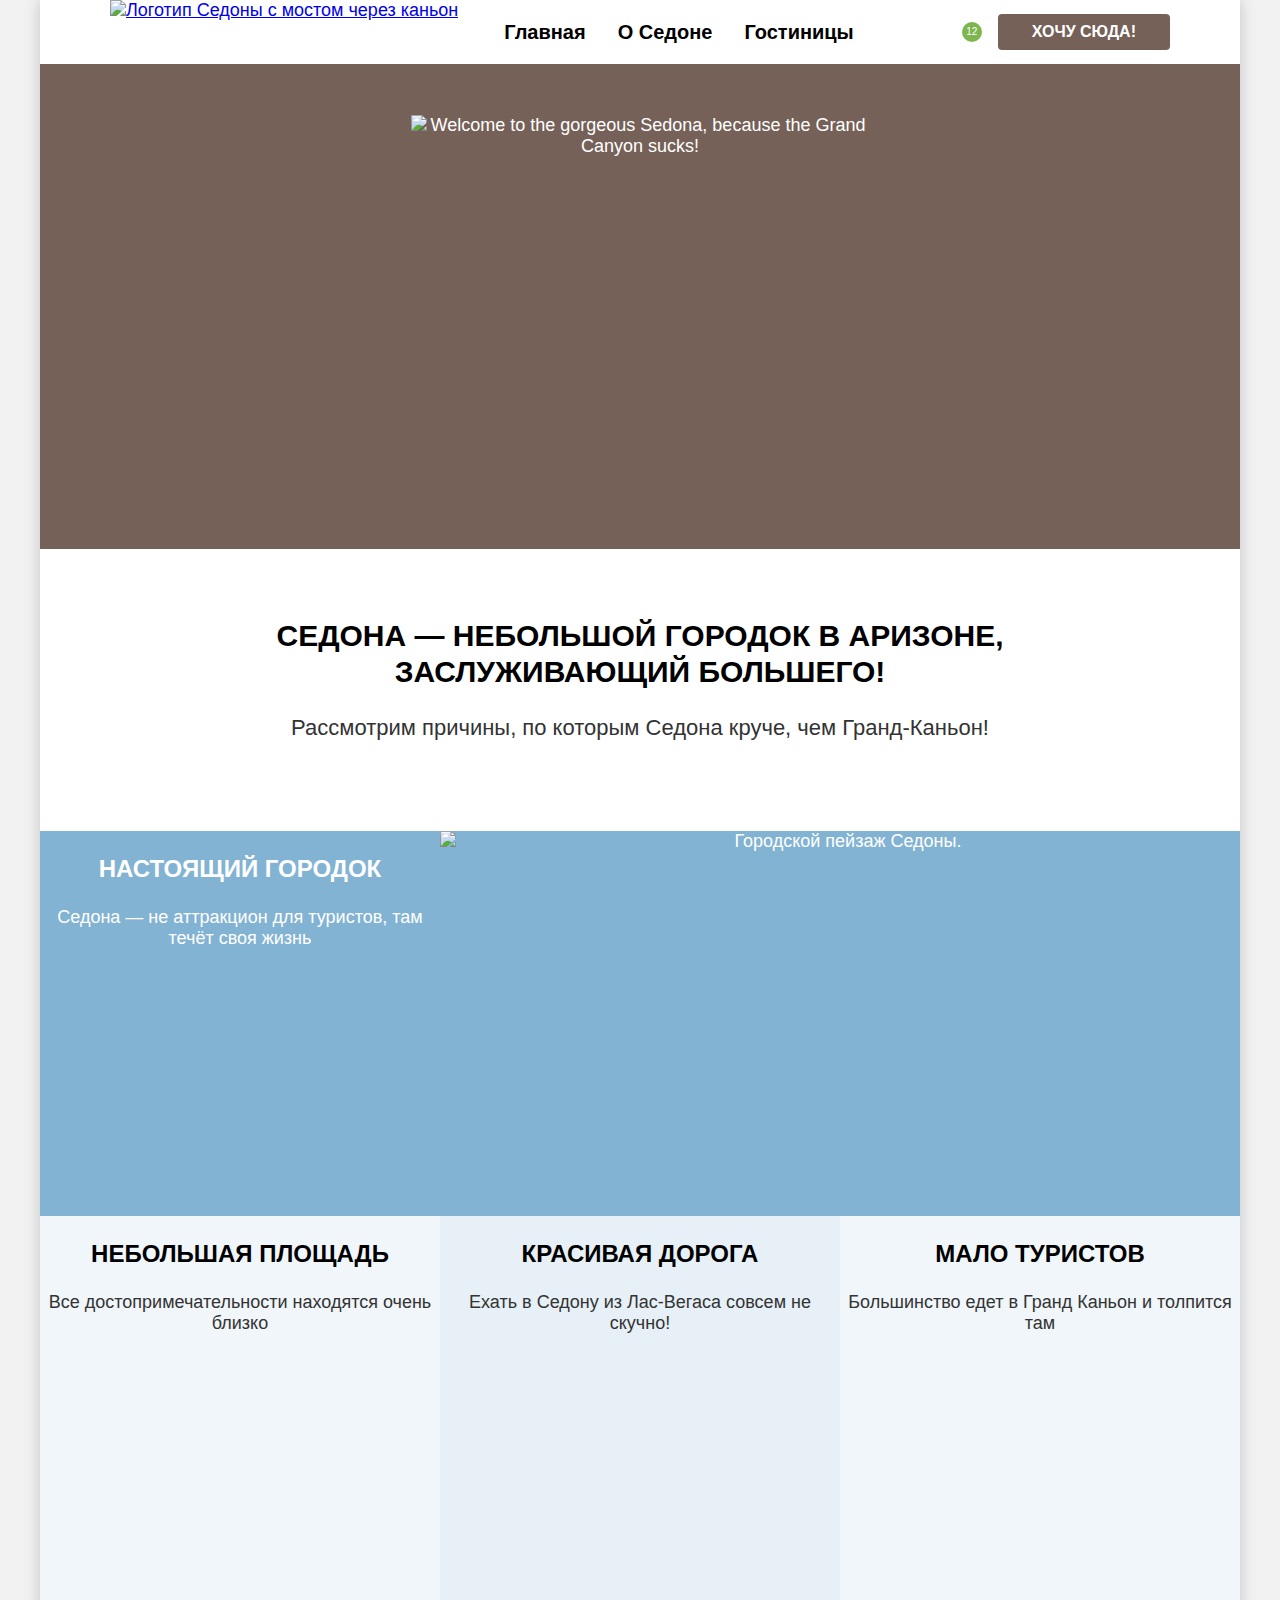
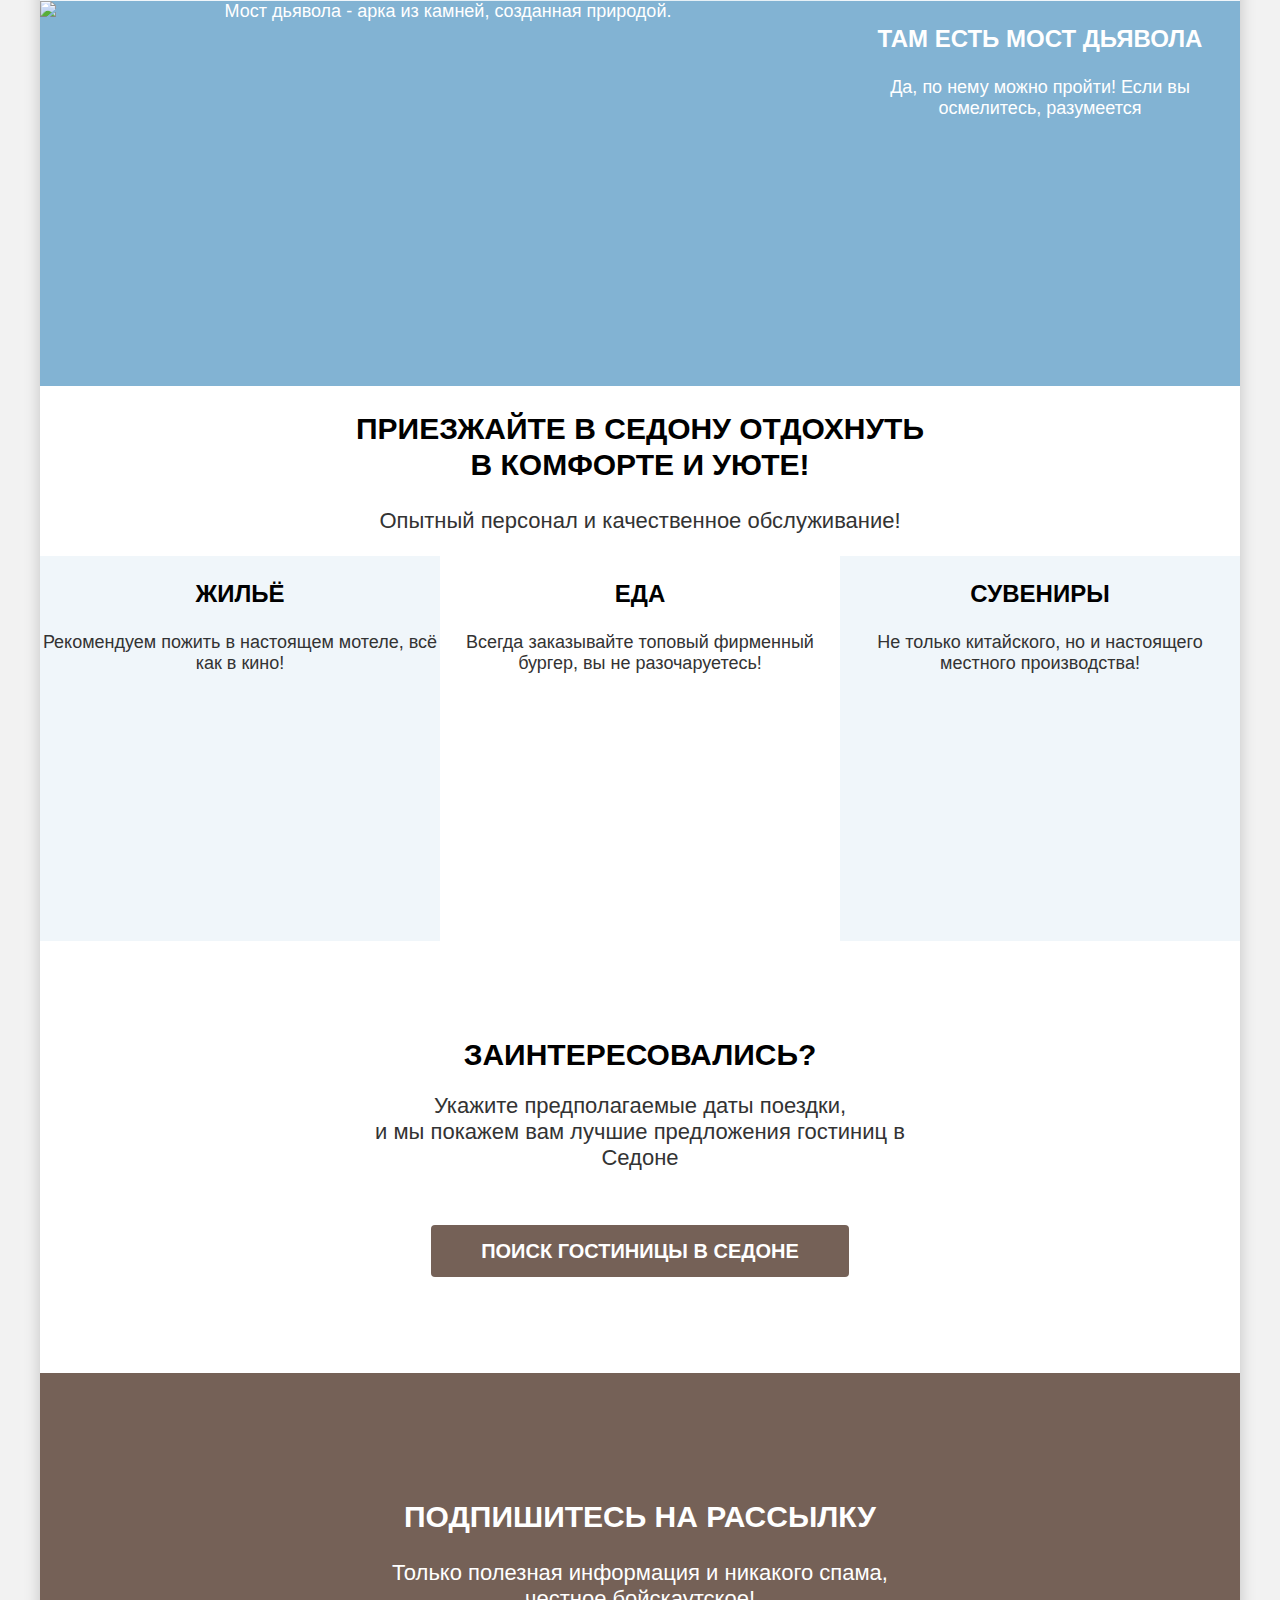
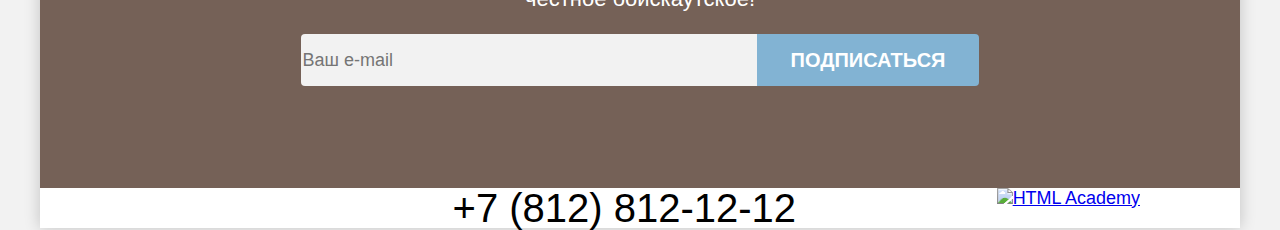
==== commit b70863d5: "добавляет мелкие сетки страниц на flex" ====
--- a/index.html
+++ b/index.html
@@ -55,8 +55,10 @@
           <p class="advantages-text">Рассмотрим причины, по которым Седона круче, чем Гранд-Каньон!</p>
           <ul class="advantages-list">
             <li class="advantages-item-img">
-              <h3 class="advantages-title">Настоящий городок</h3>
-              <p class="advantages-item-description">Седона — не аттракцион для туристов, там течёт своя жизнь</p>
+              <div class="advantages-text-container">
+                <h3 class="advantages-title">Настоящий городок</h3>
+                <p class="advantages-item-description">Седона — не аттракцион для туристов, там течёт своя жизнь</p>
+              </div>
               <img class="advantages-card" src="images/real_town.jpg" width="800" height="385"
                 alt="Городской пейзаж Седоны.">
             </li>
@@ -73,8 +75,10 @@
               <p class="advantages-item-description">Большинство едет в Гранд Каньон и толпится там</p>
             </li>
             <li class="advantages-item-img">
-              <h3 class="advantages-title">Там есть мост дьявола</h3>
-              <p class="advantages-item-description">Да, по нему можно пройти! Если вы осмелитесь, разумеется</p>
+              <div class="advantages-text-container">
+                <h3 class="advantages-title">Там есть мост дьявола</h3>
+                <p class="advantages-item-description">Да, по нему можно пройти! Если вы осмелитесь, разумеется</p>
+              </div>
               <img class="advantages-card" src="images/devils_bridge.jpg" width="800" height="385"
                 alt="Мост дьявола - арка из камней, созданная природой.">
             </li>
@@ -99,10 +103,11 @@
           </ul>
         </section>
         <section class="search">
-          <h2 class="search-heading">Заинтересовались?</h2>
-          <p class="search-text">Укажите предполагаемые даты поездки,<br> и мы покажем вам лучшие предложения гостиниц в
-            Седоне</p>
-          <a class="search-link button" href="hotels.html">Поиск гостиницы в Седоне</a>
+          <div class="search-content">
+            <h2 class="search-heading">Заинтересовались?</h2>
+            <p class="search-text">Укажите предполагаемые даты поездки,<br> и мы покажем вам лучшие предложения гостиниц в Седоне</p>
+            <a class="search-link button" href="hotels.html">Поиск гостиницы в Седоне</a>
+          </div>
         </section>
       </main>
       <footer class="page-footer">
@@ -110,9 +115,8 @@
           <h2 class="subscribe-header">Подпишитесь на рассылку</h2>
           <p class="subscribe-text">Только полезная информация и никакого спама,<br> честное бойскаутское!</p>
           <form class="subscribe-form" action="https://echo.htmlacademy.ru/" method="post">
-            <label class="visually-hidden">Поделитесь с нами почтой
-              <input class="subscribe-e-mail" type="email" name="subscribe-e-mail" placeholder="Ваш e-mail">
-            </label>
+            <label class="visually-hidden" for="e-mail-subscribe">Поделитесь с нами почтой</label>
+            <input class="subscribe-e-mail" id="e-mail-subscribe" type="email" name="subscribe-e-mail" placeholder="Ваш e-mail">
             <button class="button submit-button" type="submit">Подписаться</button>
           </form>
         </section>
@@ -153,6 +157,7 @@
           </div>
         </section>
       </footer>
-    </body>
-  </div>
+    </div>
+  </body>
+
 </html>
--- a/styles/styles.css
+++ b/styles/styles.css
@@ -14,12 +14,10 @@
   font-display: swap;
 }
 
-/*
 .visually-hidden {
   position: fixed;
   transform: scale(0);
 }
-*/
 
 html {
   height: 100%;
@@ -62,24 +60,45 @@
 
 .navigation {
   display: flex;
+  align-items: center;
   width: 1060px;
   margin: 0 auto;
 }
+.navigation-logo {
+  height: 64px;
+  align-self: flex-start;
+}
 
 .navigation-menu {
-  margin: 0;
-  padding: 0;
-  width: 450px;
+  display: flex;
+  flex-wrap: wrap;
+  min-width: 340px;
+  max-width: 500px;
+  margin: 0;
+  padding: 0;
+  list-style-type: none;
 }
 
 .navigation-user {
-  margin: 0;
-  padding: 0;
-  width: 320px;
+  display: flex;
+  flex-wrap: wrap;
+  align-items: center;
+  margin: 0;
+  padding: 0;
+  min-width: 252px;
+  max-width: 340px;
   margin-left: auto;
+  list-style-type: none;
+}
+
+.navigation-user .navigation-link {
+  min-width: 20px;
+  min-height: 20px;
 }
 
 .navigation-link {
+  display: block;
+  padding: 20px 16px;
   font-weight: 700;
   font-size: 20px;
   line-height: 24px;
@@ -89,6 +108,7 @@
 }
 
 .button {
+  display: block;
   font-weight: 700;
   font-size: 16px;
   line-height: 20px;
@@ -124,11 +144,16 @@
   background-position: left bottom, left top;
   text-align: center;
   background-size: 100% auto, cover;
+  margin: 0;
+  padding: 0;
+  min-height: 485px;
+  margin-bottom: 69px;
 }
 
 .intro-text {
   display: block;
   margin: 0 auto;
+  padding-top: 51px;
 }
 
 .advantages {
@@ -141,12 +166,18 @@
   line-height: 36px;
   color: #000000;
   text-transform: uppercase;
+  margin: 0;
+  padding: 0;
+  margin-bottom: 25px;
 }
 
 .advantages-text {
   font-weight: 400;
   font-size: 22px;
   line-height: 26px;
+  margin: 0;
+  padding: 0;
+  margin-bottom: 90px;
 }
 
 .advantages-list {
@@ -154,6 +185,7 @@
   flex-wrap: wrap;
   margin: 0;
   padding: 0;
+  list-style-type: none;
 }
 
 .advantages-title {
@@ -200,6 +232,7 @@
   flex-wrap: wrap;
   margin: 0;
   padding: 0;
+  list-style-type: none;
 }
 
 .service-item {
@@ -220,8 +253,18 @@
 }
 
 .search {
-  text-align: center;
-  padding: 96px 304px;
+  width: 100%;
+  padding-top: 96px;
+  padding-bottom: 96px;
+}
+
+.search-content {
+  display: flex;
+  flex-direction: column;
+  align-items: center;
+  margin: 0 auto;
+  width: 592px;
+  text-align: center;
 }
 
 .search-heading {
@@ -230,17 +273,25 @@
   line-height: 36px;
   text-transform: uppercase;
   color: #000000;
+  margin: 0;
+  padding: 0;
+  margin-bottom: 20px;
 }
 
 .search-text {
   font-weight: 400;
   font-size: 22px;
   line-height: 26px;
-}
-
-.search-link {
+  margin: 0;
+  padding: 0;
+  margin-bottom: 54px;
+}
+
+.search-content .search-link {
   font-size: 20px;
   line-height: 36px;
+  padding-left: 50px;
+  padding-right: 50px;
 }
 
 .footer-subscribe {
@@ -250,7 +301,7 @@
   background-repeat: no-repeat;
   text-align: center;
   align-content: center;
-  height: 415px;
+  min-height: 415px;
 }
 
 .subscribe-header {
@@ -265,6 +316,11 @@
   font-weight: 400;
   font-size: 22px;
   line-height: 26px;
+}
+
+.subscribe-form {
+  display: flex;
+  justify-content: center;
 }
 
 .subscribe-e-mail {
@@ -274,13 +330,18 @@
   line-height: 24px;
   background-color: #f2f2f2;
   border: #f2f2f2;
-}
-
-.submit-button {
+  min-width: 452px;
+  border-top-left-radius: 4px;
+  border-bottom-left-radius: 4px;
+}
+
+.subscribe-form .submit-button {
   font-size: 20px;
   line-height: 36px;
   color: #ffffff;
   background-color: #82b3d3;
+  border-top-left-radius: 0;
+  border-bottom-left-radius: 0;
 }
 
 .footer-links-container {
@@ -314,6 +375,17 @@
 
 .subscribe-text-hotels {
   color: #333333;
+}
+
+.footer-social-list {
+  display: flex;
+  list-style-type: none;
+  margin: 0;
+  padding: 0;
+}
+
+.footer-social {
+  min-width: 142px;
 }
 
 .footer-social-list .button-social {
@@ -325,16 +397,22 @@
   background-color: #756157;
   color: #fff;
   background-repeat: no-repeat;
+  margin-bottom: 50px;
 }
 
 .page-filter-title {
   font-weight: 700;
   font-size: 60px;
   line-height: 78px;
+  margin: 0;
+  padding: 0;
+  margin-left: 70px;
+  padding-top: 35px;
 }
 
 .breadcrumbs {
   color: #ffffff;
+  list-style-type: none;
 }
 
 .characteristic-filter {
@@ -368,6 +446,10 @@
   font-weight: 700;
   font-size: 20px;
   line-height: 24px;
+}
+
+.fieldset-list {
+  list-style-type: none;
 }
 
 .price-form {
@@ -396,16 +478,19 @@
 
 .hotels-variants-row {
   display: flex;
+  align-items: center;
   width: 1060px;
   margin: 0 auto;
+  margin-bottom: 40px;
 }
 
 .card-display {
   display: flex;
-  margin-left: auto;
   min-width: 160px;
   padding: 0;
+  margin: 0;
   justify-content: space-between;
+  list-style-type: none;
 }
 
 .hotels-cards {
@@ -414,7 +499,9 @@
   width: 1060px;
   margin: 0 auto;
   padding: 0;
-  justify-content: space-between;
+  gap: 20px;
+  list-style-type: none;
+  margin-bottom: 80px;
 }
 
 .hotel-rating {
@@ -436,6 +523,8 @@
   line-height: 36px;
   color: #000000;
   text-transform: uppercase;
+  margin: 0;
+  padding: 0;
 }
 
 .select-variants {
@@ -445,8 +534,10 @@
   line-height: 21px;
   color: #333333;
   background-color: #ffffff;
-  margin-left: 200px;
-  width: 292px;
+  margin-left: auto;
+  margin-right: 70px;
+  min-width: 292px;
+  height: 49px;
 }
 
 .hotels-title-link {
@@ -461,6 +552,8 @@
   border: 1px solid #e6e6e6;
   border-radius: 4px;
   width: 340px;
+  box-sizing: border-box;
+  padding: 20px;
 }
 
 .selected-card-button {
@@ -469,53 +562,49 @@
 
 .pagination-list {
   display: flex;
+  flex-wrap: wrap;
   width: 1060px;
   margin: 0 auto;
   padding: 0;
+  list-style-type: none;
+  gap: 8px;
 }
 
 .pagination-link {
+  display: block;
   font-weight: 700;
   font-size: 20px;
   line-height: 36px;
   color: #ffffff;
-  width: 60px;
+  background-color: #82b3d3;
+  min-width: 60px;
   height: 60px;
   border-radius: 4px;
   text-decoration: none;
-}
-
-.pagination-item {
-  width: 60px;
-  height: 60px;
-  border-radius: 4px;
-  background-color: #82b3d3;
   text-align: center;
   align-content: center;
-  margin: 8px;
-}
-
-.pagination-item-active {
+}
+
+.pagination-link-active {
+  color: #000000;
   background-color: #f2f2f2
 }
 
-.pagination-link-active {
-  color: #000000;
-}
-
-.pagination-item-more {
+.pagination-link-more {
+  color: #000000;
   background-color: transparent;
   border: none;
 }
 
-.pagination-link-more {
-  color: #000000;
-}
-
 .advantages .advantages-list .advantages-item-img  {
+  display: flex;
   background-color: #82b3d3;
   color: #ffffff;
   min-width: 100%;
+}
+
+.advantages .advantages-list .advantages-item-img:last-child {
+  flex-direction: row-reverse;
 }
 
 .advantages-list li:nth-child(even) {
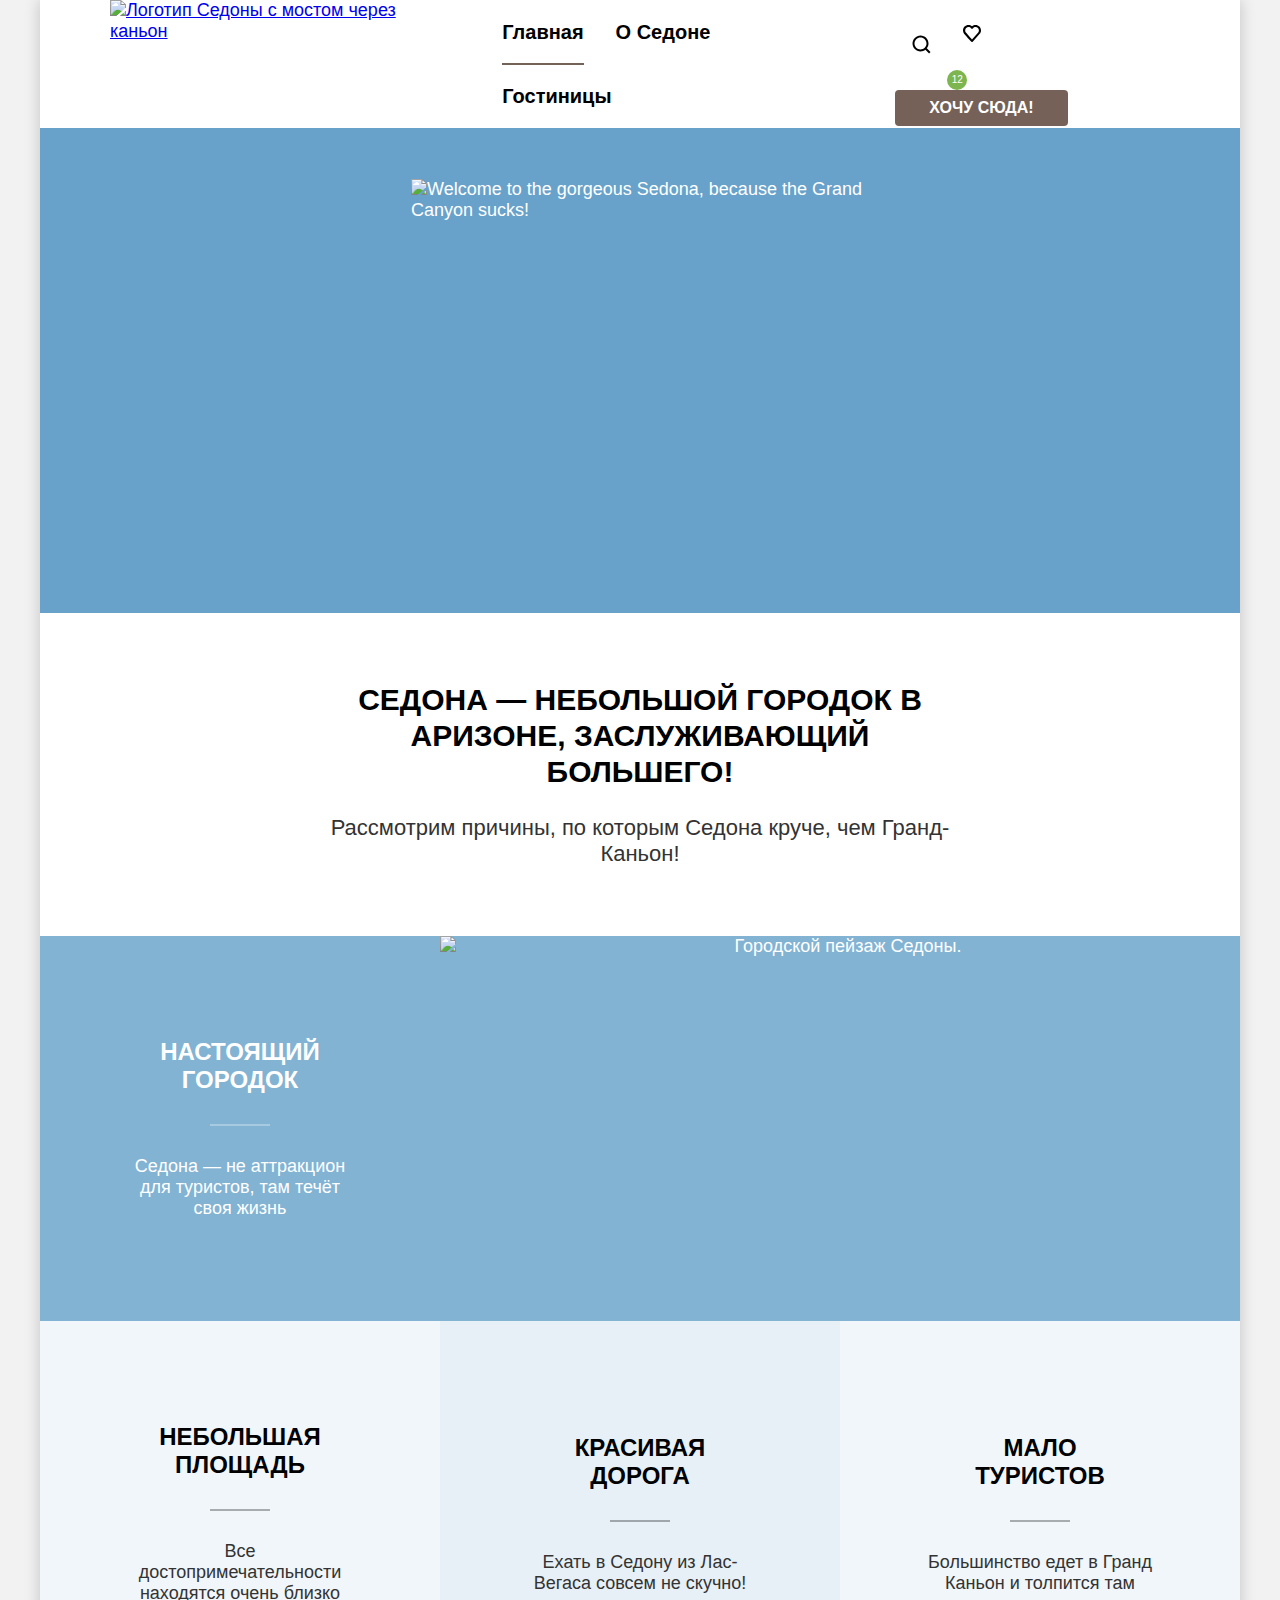
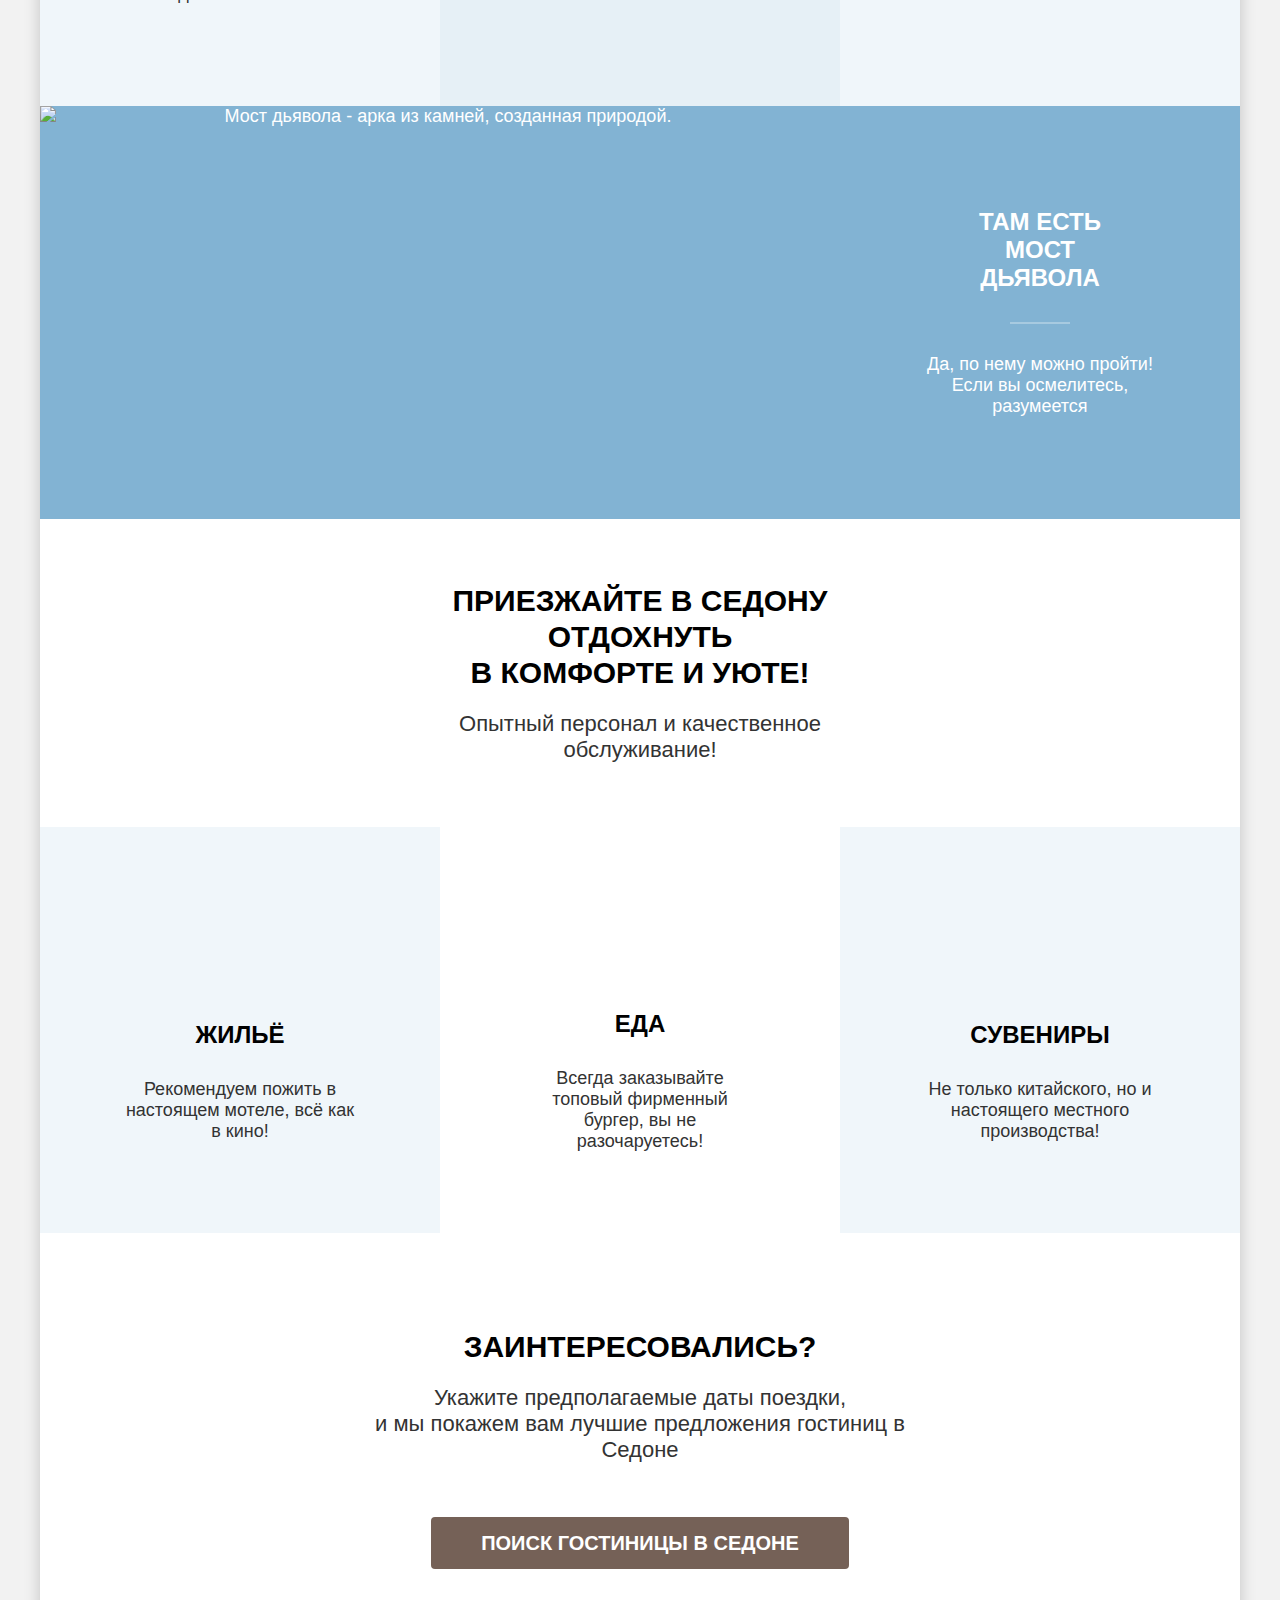
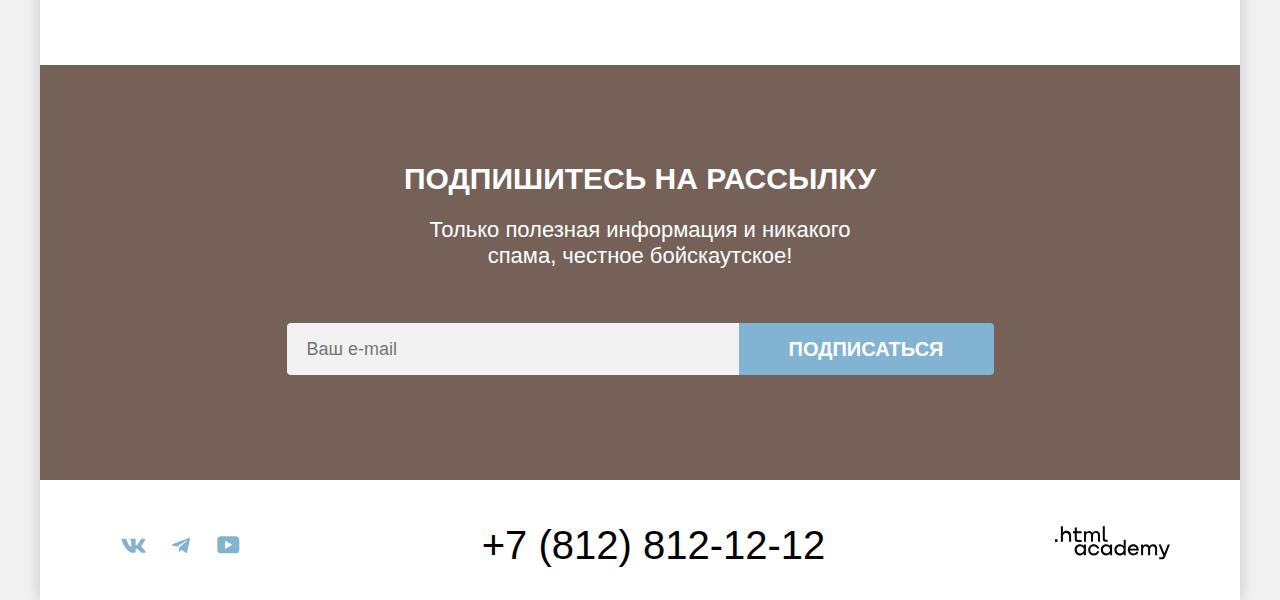
==== commit b8e84aa0: "добавляет декоративные элементы" ====
--- a/index.html
+++ b/index.html
@@ -29,14 +29,24 @@
           <ul class="navigation-user">
             <li class="navigation-user-item">
               <a class="navigation-link" href="#">
+                <svg class="navigation-icon" aria-hidden="true" focusable="false" width="20" height="20"
+                  viewBox="0 0 20 20" xmlns="http://www.w3.org/2000/svg">
+                  <path
+                    d="m19.5 18.008-3.7-3.68c1-1.292 1.7-2.983 1.7-4.872 0-4.376-3.6-7.956-8-7.956s-8 3.68-8 8.055c0 4.376 3.6 7.956 8 7.956 1.8 0 3.5-.597 4.9-1.69l3.7 3.679 1.4-1.492Zm-10-2.486c-3.3 0-6-2.685-6-5.967 0-3.282 2.7-5.967 6-5.967s6 2.685 6 5.967c0 3.282-2.7 5.967-6 5.967Z" />
+                </svg>
                 <span class="visually-hidden">Поиск</span>
               </a>
             </li>
             <li class="navigation-user-like navigation-user-like-accent">
               <a class="navigation-link" href="#">
+                <svg class="navigation-icon" aria-hidden="true" focusable="false" width="18" height="17"
+                  viewBox="0 0 18 17" xmlns="http://www.w3.org/2000/svg">
+                  <path
+                    d="M8.9 17c-.3 0-.6-.1-.8-.4-5.4-6.1-6.7-7.5-7-7.9C.4 7.8 0 6.6 0 5.4 0 2.4 2.4 0 5.5 0 6.8 0 8 .5 9 1.3 10 .5 11.3 0 12.5 0c3 0 5.5 2.4 5.5 5.4 0 1.3-.5 2.5-1.3 3.4l-7 7.9c-.2.2-.4.3-.8.3Zm-6-9.5c.3.4 3.5 4 6.1 6.9l6.2-7c.5-.5.7-1.2.7-2 0-1.8-1.5-3.3-3.3-3.3-1 0-2 .5-2.7 1.3-.3.3-.6.4-.9.4-.3 0-.6-.2-.8-.4-.7-.8-1.7-1.3-2.7-1.3-1.8 0-3.3 1.5-3.3 3.3-.1.9.3 1.6.7 2.1-.1 0-.1 0 0 0Z" />
+                </svg>
                 <span class="visually-hidden">В избранное добавлено объектов: </span>
-                <div class="number-of-objects">12</div>
               </a>
+              <span class="number-of-objects">12</span>
             </li>
             <li class="navigation-user-item navigation-user-button">
               <a class="button" href="#">Хочу сюда!</a>
@@ -46,13 +56,17 @@
       </header>
       <main class="main-index">
         <section class="intro">
-          <h1 class="visually-hidden">Седона</h1>
-          <img class="intro-text" src="images/ikons_logos/welcome.svg" width="458" height="352" lang="en"
-            alt="Welcome to the gorgeous Sedona, because the Grand Canyon sucks!">
+          <div class="intro-text-container">
+            <h1 class="visually-hidden">Седона</h1>
+            <img class="intro-text" src="images/ikons_logos/welcome.svg" width="458" height="352" lang="en"
+              alt="Welcome to the gorgeous Sedona, because the Grand Canyon sucks!">
+          </div>
         </section>
         <section class="advantages">
-          <h2 class="advantages-heading">Седона — небольшой городок в Аризоне,<br> заслуживающий большего!</h2>
-          <p class="advantages-text">Рассмотрим причины, по которым Седона круче, чем Гранд-Каньон!</p>
+          <div class="advantages-heading-container">
+            <h2 class="advantages-heading">Седона — небольшой городок в Аризоне, заслуживающий большего!</h2>
+            <p class="advantages-text">Рассмотрим причины, по которым Седона круче, чем Гранд-Каньон!</p>
+          </div>
           <ul class="advantages-list">
             <li class="advantages-item-img">
               <div class="advantages-text-container">
@@ -63,16 +77,22 @@
                 alt="Городской пейзаж Седоны.">
             </li>
             <li class="advantages-item">
-              <h3 class="advantages-title">Небольшая площадь</h3>
-              <p class="advantages-item-description">Все достопримечательности находятся очень близко</p>
+              <div class="advantages-text-container">
+                <h3 class="advantages-title">Небольшая площадь</h3>
+                <p class="advantages-item-description">Все достопримечательности находятся очень близко</p>
+              </div>
             </li>
             <li class="advantages-item">
-              <h3 class="advantages-title">Красивая дорога</h3>
-              <p class="advantages-item-description">Ехать в Седону из Лас-Вегаса совсем не скучно!</p>
+              <div class="advantages-text-container">
+                <h3 class="advantages-title">Красивая дорога</h3>
+                <p class="advantages-item-description">Ехать в Седону из Лас-Вегаса совсем не скучно!</p>
+              </div>
             </li>
             <li class="advantages-item">
-              <h3 class="advantages-title">Мало туристов</h3>
-              <p class="advantages-item-description">Большинство едет в Гранд Каньон и толпится там</p>
+              <div class="advantages-text-container">
+                <h3 class="advantages-title">Мало туристов</h3>
+                <p class="advantages-item-description">Большинство едет в Гранд Каньон и толпится там</p>
+              </div>
             </li>
             <li class="advantages-item-img">
               <div class="advantages-text-container">
@@ -85,19 +105,21 @@
           </ul>
         </section>
         <section class="service">
-          <h2 class="service-heading">Приезжайте в Седону отдохнуть<br> в комфорте и уюте!</h2>
-          <p class="service-text">Опытный персонал и качественное обслуживание!</p>
+          <div class="service-text-container">
+            <h2 class="service-heading">Приезжайте в Седону отдохнуть<br> в комфорте и уюте!</h2>
+            <p class="service-text">Опытный персонал и качественное обслуживание!</p>
+          </div>
           <ul class="service-list">
             <li class="service-item">
-              <h3 class="service-title">Жильё</h3>
+              <h3 class="service-title service-title-home">Жильё</h3>
               <p class="service-item-description">Рекомендуем пожить в настоящем мотеле, всё как в кино!</p>
             </li>
             <li class="service-item">
-              <h3 class="service-title">Еда</h3>
+              <h3 class="service-title service-title-food">Еда</h3>
               <p class="service-item-description">Всегда заказывайте топовый фирменный бургер, вы не разочаруетесь!</p>
             </li>
             <li class="service-item">
-              <h3 class="service-title">Сувениры</h3>
+              <h3 class="service-title service-title-souvenir">Сувениры</h3>
               <p class="service-item-description">Не только китайского, но и настоящего местного производства!</p>
             </li>
           </ul>
@@ -105,18 +127,22 @@
         <section class="search">
           <div class="search-content">
             <h2 class="search-heading">Заинтересовались?</h2>
-            <p class="search-text">Укажите предполагаемые даты поездки,<br> и мы покажем вам лучшие предложения гостиниц в Седоне</p>
+            <p class="search-text">Укажите предполагаемые даты поездки,<br> и мы покажем вам лучшие предложения гостиниц
+              в Седоне</p>
             <a class="search-link button" href="hotels.html">Поиск гостиницы в Седоне</a>
           </div>
         </section>
       </main>
       <footer class="page-footer">
         <section class="footer-subscribe">
-          <h2 class="subscribe-header">Подпишитесь на рассылку</h2>
-          <p class="subscribe-text">Только полезная информация и никакого спама,<br> честное бойскаутское!</p>
+          <div class="subscribe-text-container">
+            <h2 class="subscribe-header">Подпишитесь на рассылку</h2>
+            <p class="subscribe-text">Только полезная информация и никакого спама, честное бойскаутское!</p>
+          </div>
           <form class="subscribe-form" action="https://echo.htmlacademy.ru/" method="post">
             <label class="visually-hidden" for="e-mail-subscribe">Поделитесь с нами почтой</label>
-            <input class="subscribe-e-mail" id="e-mail-subscribe" type="email" name="subscribe-e-mail" placeholder="Ваш e-mail">
+            <input class="subscribe-e-mail" id="e-mail-subscribe" type="email" name="subscribe-e-mail"
+              placeholder="Ваш e-mail">
             <button class="button submit-button" type="submit">Подписаться</button>
           </form>
         </section>
@@ -128,16 +154,31 @@
               <ul class="footer-social-list">
                 <li class="footer-social-item">
                   <a class="button-social" href="https://vk.com/htmlacademy">
+                    <svg class="social-logo" aria-hidden="true" focusable="false" width="25" height="15"
+                      viewBox="0 0 25 15" xmlns="http://www.w3.org/2000/svg">
+                      <path fill-rule="evenodd" clip-rule="evenodd"
+                        d="M24.1164 1.80445C24.2824 1.25845 24.1164 0.856445 23.3214 0.856445H20.6964C20.0284 0.856445 19.7204 1.20345 19.5534 1.58645C19.5534 1.58645 18.2184 4.78245 16.3274 6.85845C15.7154 7.46045 15.4374 7.65145 15.1034 7.65145C14.9364 7.65145 14.6854 7.46045 14.6854 6.91345V1.80445C14.6854 1.14845 14.5014 0.856445 13.9454 0.856445H9.81738C9.40038 0.856445 9.14938 1.16045 9.14938 1.44945C9.14938 2.07045 10.0954 2.21445 10.1924 3.96245V7.76045C10.1924 8.59345 10.0394 8.74444 9.70538 8.74444C8.81538 8.74444 6.65038 5.53345 5.36538 1.85945C5.11638 1.14445 4.86438 0.856445 4.19338 0.856445H1.56638C0.816382 0.856445 0.666382 1.20345 0.666382 1.58645C0.666382 2.26845 1.55638 5.65645 4.81138 10.1374C6.98138 13.1974 10.0364 14.8564 12.8194 14.8564C14.4884 14.8564 14.6944 14.4884 14.6944 13.8534V11.5404C14.6944 10.8034 14.8524 10.6564 15.3814 10.6564C15.7714 10.6564 16.4384 10.8484 17.9964 12.3234C19.7764 14.0724 20.0694 14.8564 21.0714 14.8564H23.6964C24.4464 14.8564 24.8224 14.4884 24.6064 13.7604C24.3684 13.0364 23.5184 11.9854 22.3914 10.7384C21.7794 10.0284 20.8614 9.26345 20.5824 8.88045C20.1934 8.38945 20.3044 8.17044 20.5824 7.73345C20.5824 7.73345 23.7824 3.30745 24.1154 1.80445H24.1164Z" />
+                    </svg>
                     <span class="visually-hidden">ВКонтакте</span>
                   </a>
                 </li>
                 <li class="footer-social-item">
                   <a class="button-social" href="https://t.me/htmlacademy">
+                    <svg class="social-logo" aria-hidden="true" focusable="false" width="18" height="16"
+                      viewBox="0 0 18 16" xmlns="http://www.w3.org/2000/svg">
+                      <path
+                        d="M16.785 0.955705L0.840489 7.1042C-0.247661 7.54126 -0.241365 8.14828 0.640845 8.41897L4.73445 9.69597L14.2058 3.72014C14.6537 3.44766 15.0629 3.59424 14.7265 3.89281L7.05283 10.8183H7.05103L7.05283 10.8192L6.77045 15.0387C7.18413 15.0387 7.36669 14.8489 7.59871 14.625L9.58705 12.6915L13.7229 15.7464C14.4855 16.1664 15.0332 15.9506 15.2229 15.0405L17.9379 2.2453C18.2158 1.13107 17.5126 0.626562 16.785 0.955705Z" />
+                    </svg>
                     <span class="visually-hidden">Телеграм</span>
                   </a>
                 </li>
                 <li class="footer-social-item">
                   <a class="button-social" href="https://www.youtube.com/user/htmlacademyru">
+                    <svg class="social-logo" aria-hidden="true" focusable="false" width="23" height="18"
+                      viewBox="0 0 23 18" xmlns="http://www.w3.org/2000/svg">
+                      <path
+                        d="M18.9402 0.356445H3.50738C1.64668 0.356445 0.333252 1.9502 0.333252 3.75645V13.8502C0.333252 15.7627 1.64668 17.3564 3.50738 17.3564H19.1591C20.8009 17.3564 22.3333 15.7627 22.3333 13.9564V3.75645C22.1143 1.9502 20.8009 0.356445 18.9402 0.356445ZM7.99494 12.8939V4.81894L15.3283 8.85645L7.99494 12.8939Z" />
+                    </svg>
                     <span class="visually-hidden">Ютуб</span>
                   </a>
                 </li>
@@ -150,8 +191,33 @@
             <section class="footer-developers">
               <h3 class="visually-hidden">Разработчики</h3>
               <a class="developer-link" href="https://htmlacademy.ru/">
-                <img class="logo" src="images/ikons_logos/html_academy.svg" width="115" height="33" lang="en"
-                  alt="HTML Academy">
+                <svg class="developer-logo" aria-hidden="true" focusable="false" width="115" height="34"
+                  viewBox="0 0 115 34" xmlns="http://www.w3.org/2000/svg">
+                  <path d="M0 13.2564V15.8564H2.5V13.2564H0Z" />
+                  <path
+                    d="M11.6 4.85645C10 4.85645 8.8 5.55645 8 6.55645H7.9V0.356445H5.9V15.8564H7.9V10.5564C7.9 8.45645 9.2 6.95645 11.2 6.95645C13 6.95645 14.1 8.35645 14.1 10.1564V15.8564H16.1V9.75644C16.2 6.75644 14.3 4.85645 11.6 4.85645Z" />
+                  <path
+                    d="M26.6 5.15645H21.8V1.45645H19.8V5.25645H17.9V7.25645H19.8V13.2564C19.8 14.9564 20.8 15.9564 22.5 15.9564H26.6V13.9564H22.9C22.2 13.9564 21.8 13.5564 21.8 12.8564V7.15645H26.6V5.15645Z" />
+                  <path
+                    d="M41.1 4.95645C39.5 4.95645 38.2 5.75644 37.6 7.05645H37.5C36.9 5.85645 35.7 4.95645 34.1 4.95645C32.7 4.95645 31.6 5.75645 31 6.75645H30.9V5.15645H29V15.7564H31V10.3564C31 8.35645 32 6.85645 33.6 6.85645C35.1 6.85645 36 7.85645 36 9.45645V15.7564H38V10.1564C38 7.75645 39.4 6.85645 40.6 6.85645C42.1 6.85645 43 7.85645 43 9.45645V15.7564H45V9.25644C45.1 6.75644 43.6 4.95645 41.1 4.95645Z" />
+                  <path
+                    d="M47.8 13.0564C47.8 14.7564 48.8 15.7564 50.6 15.7564H52.6V13.7564H50.9C50.2 13.7564 49.8 13.3564 49.8 12.6564V0.356445H47.8V13.0564Z" />
+                  <path
+                    d="M28.9 20.0564C28 18.9564 26.7 18.2564 25 18.2564C21.9 18.2564 19.6 20.5564 19.6 23.8564C19.6 27.1564 21.9 29.4564 25 29.4564C26.8 29.4564 28 28.6564 28.8 27.5564H28.9V29.1564H30.9V18.5564H28.9V20.0564ZM25.3 27.4564C23.1 27.4564 21.7 25.8564 21.7 23.8564C21.7 21.8564 23.1 20.2564 25.3 20.2564C27.5 20.2564 28.9 21.8564 28.9 23.8564C28.9 25.7564 27.5 27.4564 25.3 27.4564Z" />
+                  <path
+                    d="M44.2 22.3564C43.7 19.9564 41.6 18.2564 38.8 18.2564C35.4 18.2564 33.2 20.7564 33.2 23.8564C33.2 26.9564 35.4 29.4564 38.8 29.4564C41.6 29.4564 43.7 27.6564 44.2 25.2564H42.1C41.7 26.5564 40.4 27.5564 38.8 27.5564C36.6 27.5564 35.2 25.9564 35.2 23.9564C35.2 21.9564 36.6 20.3564 38.8 20.3564C40.4 20.3564 41.6 21.3564 42.1 22.5564H44.2V22.3564Z" />
+                  <path
+                    d="M55.1 20.0564C54.2 18.9564 52.9 18.2564 51.2 18.2564C48.1 18.2564 45.8 20.5564 45.8 23.8564C45.8 27.1564 48.1 29.4564 51.2 29.4564C53 29.4564 54.2 28.6564 55 27.5564H55.1V29.1564H57.1V18.5564H55.1V20.0564ZM51.5 27.4564C49.3 27.4564 47.9 25.8564 47.9 23.8564C47.9 21.8564 49.3 20.2564 51.5 20.2564C53.7 20.2564 55.1 21.8564 55.1 23.8564C55.1 25.7564 53.6 27.4564 51.5 27.4564Z" />
+                  <path
+                    d="M68.7 20.1564C67.8 19.0564 66.5 18.2564 64.8 18.2564C61.7 18.2564 59.4 20.5564 59.4 23.8564C59.4 27.1564 61.6 29.4564 64.8 29.4564C66.5 29.4564 67.8 28.6564 68.6 27.6564H68.7V29.1564H70.7V13.7564H68.7V20.1564ZM65.1 27.4564C62.9 27.4564 61.5 25.8564 61.5 23.8564C61.5 21.8564 62.9 20.2564 65.1 20.2564C67.3 20.2564 68.7 21.8564 68.7 23.8564C68.6 25.8564 67.2 27.4564 65.1 27.4564Z" />
+                  <path
+                    d="M78.3 18.2564C75 18.2564 72.8 20.7564 72.8 23.8564C72.8 26.8564 74.9 29.4564 78.3 29.4564C80.8 29.4564 82.8 28.1564 83.5 25.8564H81.4C80.9 26.8564 79.8 27.4564 78.4 27.4564C76.5 27.4564 75.1 26.1564 75 24.5564H83.8C84 20.9564 81.8 18.2564 78.3 18.2564ZM78.3 20.1564C80 20.1564 81.3 21.1564 81.6 22.7564H75.1C75.4 21.2564 76.6 20.1564 78.3 20.1564Z" />
+                  <path
+                    d="M98.2 18.2564C96.6 18.2564 95.3 19.0564 94.6 20.2564H94.5C93.9 19.0564 92.7 18.2564 91.1 18.2564C89.7 18.2564 88.6 18.9564 88 20.0564V18.5564H86.1V29.1564H88.1V23.7564C88.1 21.7564 89.1 20.3564 90.7 20.2564C92.2 20.2564 93.1 21.2564 93.1 22.8564V29.1564H95.1V23.5564C95.1 21.1564 96.5 20.2564 97.7 20.2564C99.2 20.2564 100.1 21.2564 100.1 22.8564V29.1564H102.1V22.6564C102.2 20.0564 100.7 18.2564 98.2 18.2564Z" />
+                  <path
+                    d="M109.4 27.3564L105.8 18.4564H103.6L108.4 30.0564C108.1 30.9564 107.7 31.2564 106.7 31.2564H104.2V33.2564H106.7C108.5 33.2564 109.5 32.4564 110.2 30.6564L114.9 18.4564H112.8L109.4 27.3564Z" />
+                </svg>
+                <span class="visually-hidden">HTML Academy</span>
               </a>
             </section>
           </div>
--- a/styles/styles.css
+++ b/styles/styles.css
@@ -49,13 +49,10 @@
   flex-grow: 1;
 }
 
-.logo {
-  margin-right: 30px;
-}
-
 .page-header {
   background-color: #ffffff;
   color: #000000;
+  z-index: 1;
 }
 
 .navigation {
@@ -63,7 +60,9 @@
   align-items: center;
   width: 1060px;
   margin: 0 auto;
-}
+  gap: 30px;
+}
+
 .navigation-logo {
   height: 64px;
   align-self: flex-start;
@@ -97,6 +96,7 @@
 }
 
 .navigation-link {
+  position: relative;
   display: block;
   padding: 20px 16px;
   font-weight: 700;
@@ -104,11 +104,37 @@
   line-height: 24px;
   color: inherit;
   text-decoration: none;
-  text-align: center;
+}
+
+.navigation-link-current::after {
+  content: " ";
+  position: absolute;
+  height: 2px;
+  bottom: -1px;
+  left: 16px;
+  right: 16px;
+  background-color: #756257;
+}
+
+.navigation-icon {
+  fill: #000000;
+}
+
+.navigation-link:hover .navigation-icon {
+  fill: #756157;
+}
+
+.navigation-link:focus-visible .navigation-icon {
+  fill: #756157;
+}
+
+.navigation-link:active .navigation-icon {
+  fill: rgba(117, 97, 87, 0.3);
 }
 
 .button {
-  display: block;
+  display: inline-block;
+  font-family: inherit;
   font-weight: 700;
   font-size: 16px;
   line-height: 20px;
@@ -120,9 +146,90 @@
   border: none;
   border-radius: 4px;
   padding: 8px 34px;
+  cursor: pointer;
+}
+
+.button:hover {
+  background-color: #615048;
+}
+
+.button:focus-visible {
+  background-color: #615048;
+}
+
+.button:active {
+  background-color: #756157;
+  color: rgb(255, 255, 255, 0.3);
+}
+
+.body-content .button:disabled {
+  color: rgb(255, 255, 255, 0.3);
+  background-color: #E5E5E5;
+  pointer-events: none;
+}
+
+.subscribe-form .submit-button:hover {
+  background-color: #68A2CA;
+}
+
+.subscribe-form .submit-button:focus-visible {
+  background-color: #68A2CA;
+}
+
+.subscribe-form .submit-button:active {
+  background-color: #82B3D3;
+  color: #a7cae0;
+}
+
+.button-action:hover {
+  background-color: #68A2CA;
+}
+
+.button-action:focus-visible {
+  background-color: #68A2CA;
+}
+
+.button-action:active {
+  background-color: #82B3D3;
+  color: rgb(255, 255, 255, 0.3);
+}
+
+.hidden-back:hover {
+  color: rgb(255, 255, 255, 0.6);
+  background-color: transparent;
+}
+
+.hidden-back:focus-visible {
+  color: #ffffff;
+  background-color: transparent;
+}
+
+.hidden-back:active {
+  color: rgb(255, 255, 255, 0.3);
+  background-color: transparent;
+}
+
+.button-action + .hidden-back:disabled {
+  color: rgb(255, 255, 255, 0.1);
+  background-color: transparent;
+  pointer-events: none;
+}
+
+.selected-card-button:hover {
+  background-color: #6C9E42;
+}
+
+.selected-card-button:focus-visible {
+  background-color: #6C9E42;
+}
+
+.selected-card-button:active {
+  background-color: #7DB54F;
+  color: rgb(255, 255, 255, 0.3);
 }
 
 .number-of-objects {
+  display: inline-block;
   font-weight: 400;
   font-size: 10px;
   line-height: 10px;
@@ -138,46 +245,60 @@
 
 .intro {
   background-image: url("../images/ikons_logos/divider.svg"), url("../images/background/header_index.jpg");
-  background-color: #756157;
+  background-color: #68A2CA;
   color: #ffffff;
   background-repeat: no-repeat;
   background-position: left bottom, left top;
-  text-align: center;
   background-size: 100% auto, cover;
-  margin: 0;
-  padding: 0;
   min-height: 485px;
-  margin-bottom: 69px;
+  box-sizing: border-box;
+}
+
+.intro-text-container {
+  display: flex;
+  flex-direction: column;
+  margin: 0 auto;
+  justify-content: center;
+  align-items: center;
+  max-width: 800px;
+  padding-top: 51px;
+  padding-bottom: 82px;
+  gap: 20px;
 }
 
 .intro-text {
-  display: block;
-  margin: 0 auto;
-  padding-top: 51px;
+  display: inline-block;
 }
 
 .advantages {
   text-align: center;
 }
 
+.advantages-heading-container {
+  display: flex;
+  flex-direction: column;
+  max-width: 651px;
+  margin: 69px auto;
+  gap: 25px;
+}
+
 .advantages-heading {
   font-weight: 700;
   font-size: 30px;
   line-height: 36px;
   color: #000000;
   text-transform: uppercase;
-  margin: 0;
-  padding: 0;
-  margin-bottom: 25px;
+  margin: 0 auto;
+  padding: 0;
 }
 
 .advantages-text {
   font-weight: 400;
   font-size: 22px;
   line-height: 26px;
-  margin: 0;
-  padding: 0;
-  margin-bottom: 90px;
+  margin: 0 auto;
+  padding: 0;
+
 }
 
 .advantages-list {
@@ -186,6 +307,18 @@
   margin: 0;
   padding: 0;
   list-style-type: none;
+}
+
+.advantages-text-container {
+  display: flex;
+  flex-direction: column;
+  justify-content: center;
+  width: 400px;
+  min-height: 385px;
+  padding: 102px 85px 102px;
+  height: 100%;
+  box-sizing: border-box;
+  margin: 0 auto;
 }
 
 .advantages-title {
@@ -194,23 +327,45 @@
   line-height: 28px;
   color: #000000;
   text-transform: uppercase;
-}
-
-.advantages-item {
-  width: 400px;
-  min-height: 385px;
+  max-width: 175px;
+  margin: 0 auto;
+  padding: 0;
 }
 
 .advantages-item-img .advantages-title {
   color: #ffffff;
 }
 
+.advantages-title::after {
+  content: " ";
+  display: block;
+  width: 60px;
+  height: 2px;
+  margin: 30px auto;
+  background-color: rgba(0, 0, 0, 0.3);
+}
+
+.advantages-item-img .advantages-title::after {
+  background-color: rgb(255, 255, 255, 0.3);
+}
+
 .advantages-item-description {
   font-weight: 400;
+  margin: 0 auto;
+  padding: 0;
 }
 
 .service {
   text-align: center;
+}
+
+.service-text-container {
+  display: flex;
+  flex-direction: column;
+  gap: 20px;
+  max-width: 505px;
+  justify-content: center;
+  margin: 64px auto;
 }
 
 .service-heading {
@@ -219,25 +374,36 @@
   line-height: 36px;
   text-transform: uppercase;
   color: #000000;
+  margin: 0 auto;
+  padding: 0;
 }
 
 .service-text {
   font-weight: 400;
   font-size: 22px;
   line-height: 26px;
+  margin: 0 auto;
+  padding: 0;
 }
 
 .service-list {
   display: flex;
   flex-wrap: wrap;
+  min-height: 385px;
   margin: 0;
   padding: 0;
   list-style-type: none;
 }
 
 .service-item {
+  display: flex;
+  flex-direction: column;
+  justify-content: center;
   width: 400px;
-  min-height: 385px;
+  padding: 81px 85px 81px;
+  box-sizing: border-box;
+  margin: 0 auto;
+  gap: 30px;
 }
 
 .service-title {
@@ -246,25 +412,52 @@
   line-height: 28px;
   color: #000000;
   text-transform: uppercase;
-}
+  margin: 0 auto;
+  padding: 0;
+}
+
+.service-title::before {
+  content: " ";
+  display: block;
+  width: 75px;
+  height: 72px;
+  margin: 0 auto;
+  margin-bottom: 30px;
+  background-size: contain;
+  background-repeat: no-repeat;
+  background-position: center;
+}
+
+.service-title-home::before {
+  background-image: url("../images/ikons_logos/house.svg");
+}
+
+.service-title-food::before {
+  background-image: url("../images/ikons_logos/food.svg");
+}
+
+.service-title-souvenirs::before {
+  background-image: url("../images/ikons_logos/souvenirs.svg");
+}
+
 
 .service-item-description {
   font-weight: 400;
+  margin: 0 auto;
+  padding: 0;
 }
 
 .search {
   width: 100%;
-  padding-top: 96px;
-  padding-bottom: 96px;
+  text-align: center;
 }
 
 .search-content {
   display: flex;
   flex-direction: column;
   align-items: center;
-  margin: 0 auto;
-  width: 592px;
-  text-align: center;
+  margin: 96px auto;
+  max-width: 592px;
 }
 
 .search-heading {
@@ -294,14 +487,28 @@
   padding-right: 50px;
 }
 
+.subscribe-text-container {
+  display: flex;
+  flex-direction: column;
+  max-width: 475px;
+  gap: 20px;
+  margin: 0 auto;
+}
+
 .footer-subscribe {
+  display: flex;
+  flex-direction: column;
+  gap: 54px;
   background-image: url("../images/background/subscribe.jpg");
   background-color: #756157;
   color: #fff;
   background-repeat: no-repeat;
+  background-size: cover;
   text-align: center;
-  align-content: center;
   min-height: 415px;
+  padding-top: 96px;
+  padding-bottom: 104px;
+  box-sizing: border-box;
 }
 
 .subscribe-header {
@@ -310,17 +517,23 @@
   line-height: 36px;
   text-transform: uppercase;
   color: #ffffff;
+  margin: 0 auto;
+  padding: 0;
 }
 
 .subscribe-text {
   font-weight: 400;
   font-size: 22px;
   line-height: 26px;
+  margin: 0 auto;
+  padding: 0;
 }
 
 .subscribe-form {
   display: flex;
   justify-content: center;
+  max-width: 684px;
+  margin: 0 auto;
 }
 
 .subscribe-e-mail {
@@ -333,6 +546,9 @@
   min-width: 452px;
   border-top-left-radius: 4px;
   border-bottom-left-radius: 4px;
+  padding-left: 20px;
+  padding-right: 20px;
+  box-sizing: border-box;
 }
 
 .subscribe-form .submit-button {
@@ -342,13 +558,21 @@
   background-color: #82b3d3;
   border-top-left-radius: 0;
   border-bottom-left-radius: 0;
+  padding-left: 50px;
+  padding-right: 50px;
+  max-width: 500px;
 }
 
 .footer-links-container {
   display: flex;
   width: 1060px;
-  margin: 0 auto;
+  min-height: 120px;
+  margin: 0 auto;
+  padding-top: 40px;
+  padding-bottom: 30px;
   justify-content: space-between;
+  box-sizing: border-box;
+  align-items: center;
 }
 
 .footer-phones {
@@ -362,6 +586,18 @@
   line-height: 40px;
   color: #000000;
   text-decoration: none;
+}
+
+.footer-phone:hover {
+  color: #756157;
+}
+
+.footer-phone:focus-visible {
+  color: #756157;
+}
+
+.footer-phone:active {
+  color: rgba(117, 97, 87, 0.3);
 }
 
 .footer-subscribe-hotels {
@@ -369,6 +605,23 @@
   background-color: inherit;
   color: inherit;
 }
+
+.developer-logo {
+  fill: #000000;
+}
+
+.developer-link:hover .developer-logo {
+  fill: #756157;
+}
+
+.developer-link:focus-visible .developer-logo {
+  fill: #756157;
+}
+
+.developer-link:active .developer-logo {
+  fill: rgba(117, 97, 87, 0.3);
+}
+
 .subscribe-header-hotels {
   color: #000000;
 }
@@ -389,7 +642,29 @@
 }
 
 .footer-social-list .button-social {
+  display: flex;
   color: #82b3d3;
+  min-height: 40px;
+  min-width: 47.3px;
+  align-items: center;
+  justify-content: center;
+}
+
+.social-logo {
+  fill: #82b3d3;
+}
+
+.button-social:hover .social-logo {
+  fill: #68A2CA;
+}
+
+.button-social:focus-visible .social-logo {
+  fill: #68A2CA;
+}
+
+.button-social:active .social-logo {
+  fill: rgba(104, 162, 202, 0.3);
+  ;
 }
 
 .page-filter {
@@ -413,6 +688,7 @@
 .breadcrumbs {
   color: #ffffff;
   list-style-type: none;
+  margin-left: 70px;
 }
 
 .characteristic-filter {
@@ -442,7 +718,8 @@
   text-decoration: none;
 }
 
-.fieldset-legeng, .price-legeng {
+.fieldset-legeng,
+.price-legeng {
   font-weight: 700;
   font-size: 20px;
   line-height: 24px;
@@ -450,6 +727,8 @@
 
 .fieldset-list {
   list-style-type: none;
+  margin: 0;
+  padding: 0;
 }
 
 .price-form {
@@ -468,6 +747,8 @@
   font-family: inherit;
   background-color: #82b3d3;
   border: none;
+  margin: 0;
+  padding: 8px;
 }
 
 .hidden-back {
@@ -482,6 +763,7 @@
   width: 1060px;
   margin: 0 auto;
   margin-bottom: 40px;
+  gap: 70px;
 }
 
 .card-display {
@@ -494,14 +776,30 @@
 }
 
 .hotels-cards {
-  display: flex;
-  flex-wrap: wrap;
+  display: grid;
+  grid-template-columns: repeat(3, 340px);
   width: 1060px;
   margin: 0 auto;
   padding: 0;
   gap: 20px;
   list-style-type: none;
   margin-bottom: 80px;
+}
+
+.hotels-item-title {
+  margin: 0;
+  padding: 0;
+}
+
+.description-of-housing {
+  margin: 0;
+  padding: 0;
+}
+
+.price-of-housing {
+  margin: 0;
+  padding: 0;
+  justify-self: end;
 }
 
 .hotel-rating {
@@ -512,9 +810,9 @@
   text-transform: uppercase;
   text-align: center;
   align-content: center;
-  width: 140px;
-  height: 34px;
   border-radius: 4px;
+  padding: 8px;
+  margin: 0;
 }
 
 .select-variants-title {
@@ -535,12 +833,32 @@
   color: #333333;
   background-color: #ffffff;
   margin-left: auto;
-  margin-right: 70px;
-  min-width: 292px;
+  padding-left: 20px;
+  padding-right: 20px;
+  width: 292px;
   height: 49px;
+  cursor: pointer;
+  border: 2px solid #E5E5E5;
+  border-radius: 4px;
+}
+
+.select-variants:hover {
+  border: 2px solid #68A2CA;
+}
+
+.select-variants:focus {
+  border: 2px solid #68A2CA;
+}
+
+.select-variants:disabled {
+  border: 2px solid rgba(0, 0, 0, 0.3);
+  color: rgba(0, 0, 0, 0.3);
+  pointer-events: none;
 }
 
 .hotels-title-link {
+  grid-column: 1/-1;
+  grid-row: 2/3;
   font-weight: 700;
   font-size: 24px;
   line-height: 28px;
@@ -548,12 +866,24 @@
   text-decoration: none;
 }
 
-.hotels-item{
-  border: 1px solid #e6e6e6;
+.hotels-item {
+  display: grid;
+  grid-template-columns: 1fr 1fr;
+  grid-template-rows: 212px auto 1fr 36px 36px;
+  gap: 16px 20px;
+  box-shadow: 0 0 0 1px #e6e6e6;
   border-radius: 4px;
-  width: 340px;
-  box-sizing: border-box;
   padding: 20px;
+}
+
+.hotels-img-link {
+  grid-column: 1/-1;
+  object-fit: cover;
+}
+
+.more-button {
+  padding: 8px;
+  margin: 0;
 }
 
 .selected-card-button {
@@ -583,6 +913,9 @@
   text-decoration: none;
   text-align: center;
   align-content: center;
+  box-sizing: border-box;
+  padding-left: 10px;
+  padding-right: 10px;
 }
 
 .pagination-link-active {
@@ -596,7 +929,7 @@
   border: none;
 }
 
-.advantages .advantages-list .advantages-item-img  {
+.advantages .advantages-list .advantages-item-img {
   display: flex;
   background-color: #82b3d3;
   color: #ffffff;
@@ -626,13 +959,27 @@
   border-radius: 4px;
   width: 48px;
   height: 48px;
+  align-content: center;
+  text-align: center;
 }
 
 .card-item-select {
   border: 2px solid #000000;
 }
 
+.card-item:hover {
+  border: 2px solid #000000;
+}
+
+.card-item:active {
+  border: 2px solid #000000;
+}
+
 .card-item-display {
   color: #000000;
   text-decoration: none;
 }
+
+.card-item-svg {
+  padding: 17px 16px;
+}
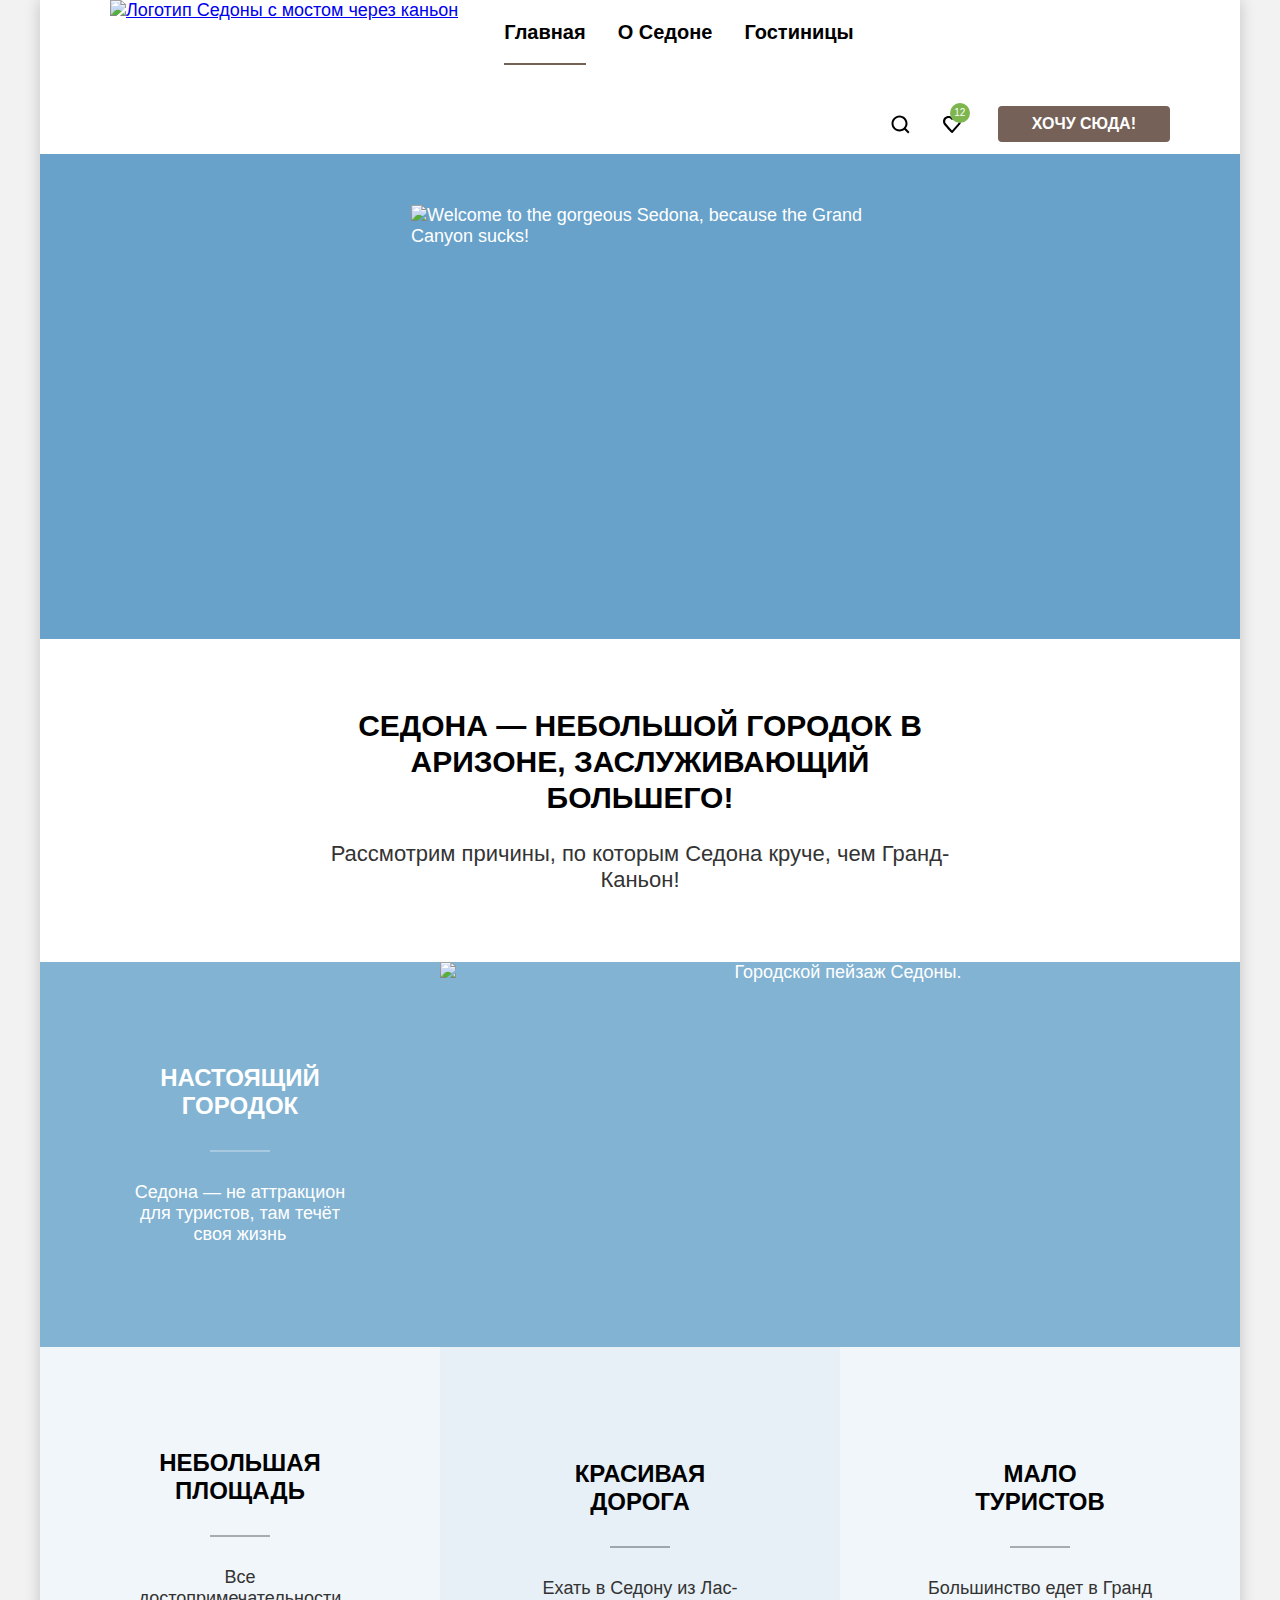
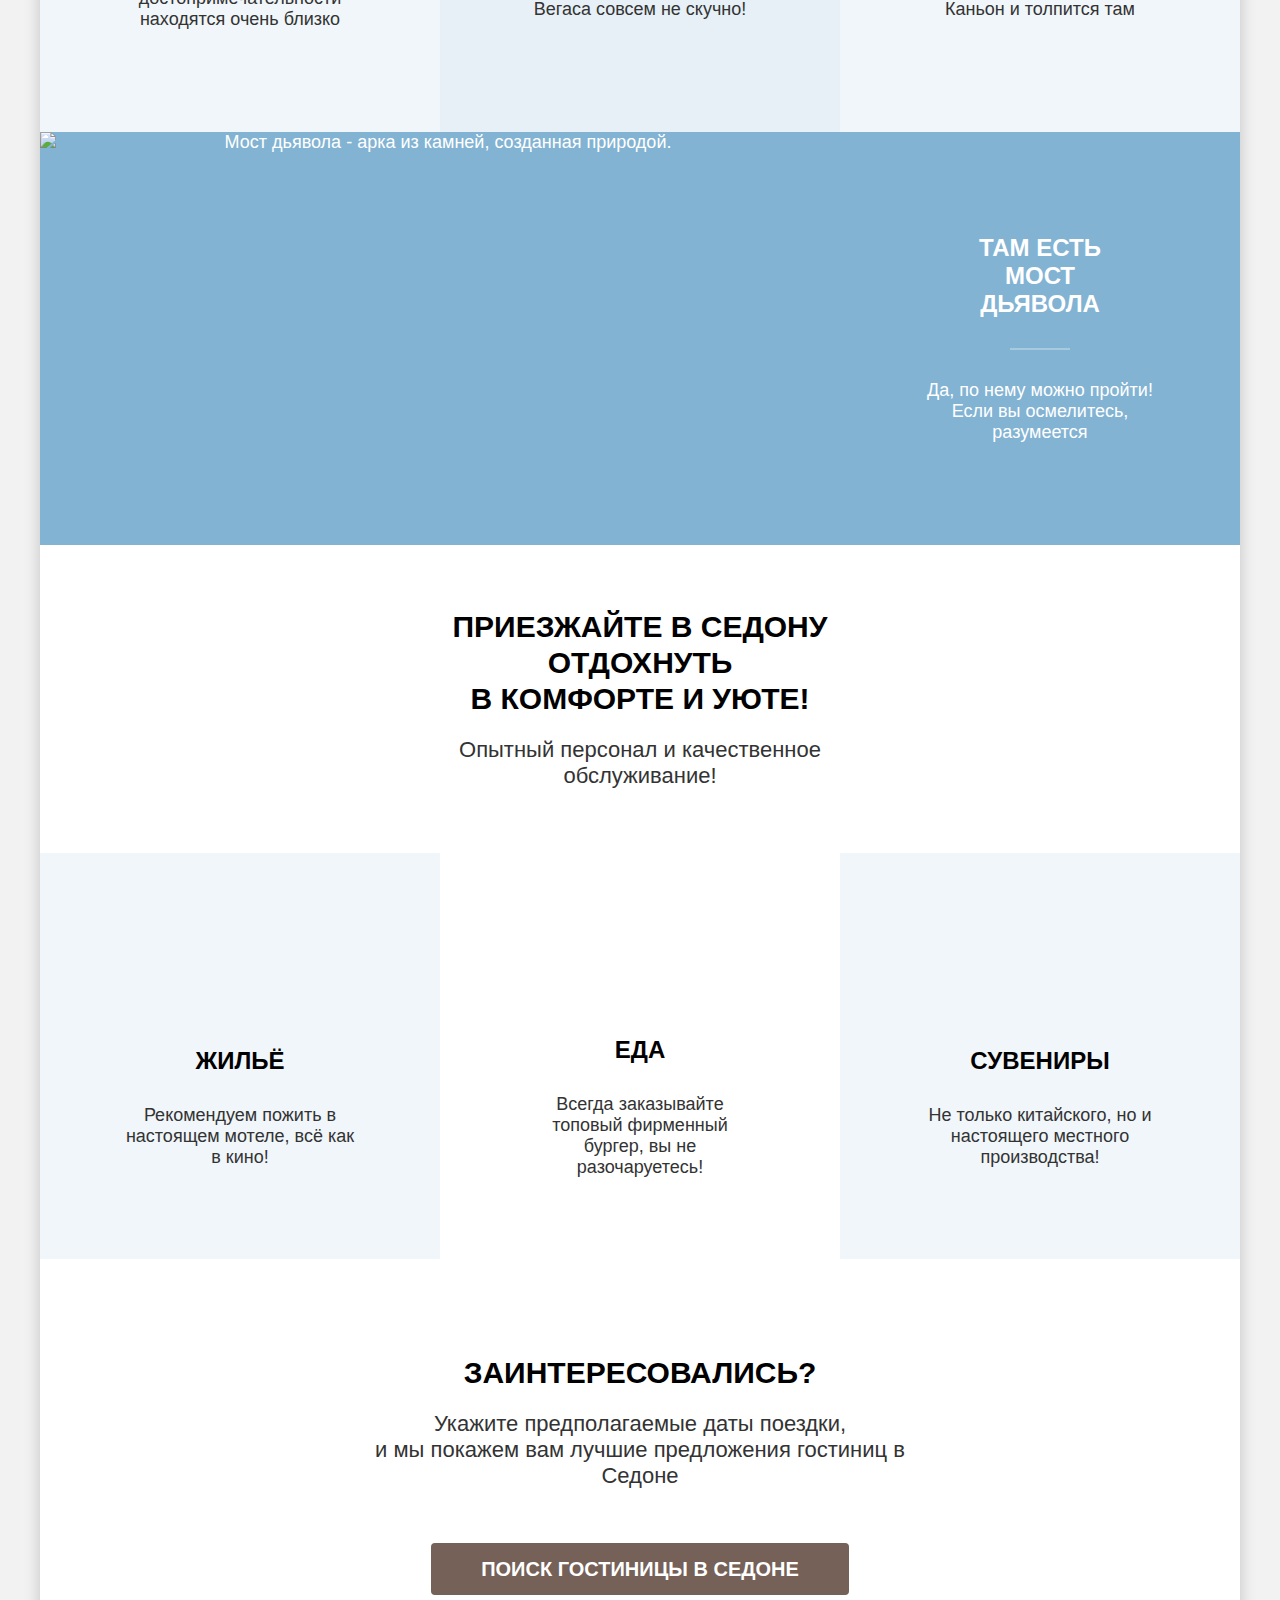
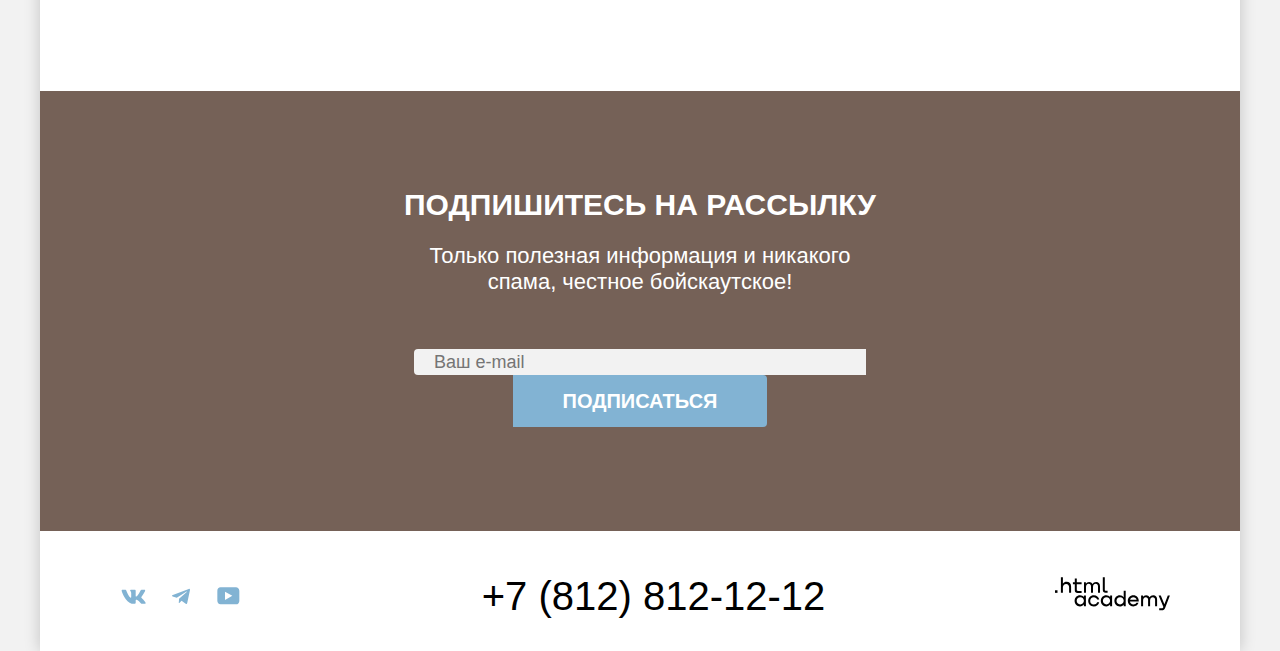
==== commit 4276813c: "добавляет декоративные элементы fix_02" ====
--- a/index.html
+++ b/index.html
@@ -45,11 +45,12 @@
                     d="M8.9 17c-.3 0-.6-.1-.8-.4-5.4-6.1-6.7-7.5-7-7.9C.4 7.8 0 6.6 0 5.4 0 2.4 2.4 0 5.5 0 6.8 0 8 .5 9 1.3 10 .5 11.3 0 12.5 0c3 0 5.5 2.4 5.5 5.4 0 1.3-.5 2.5-1.3 3.4l-7 7.9c-.2.2-.4.3-.8.3Zm-6-9.5c.3.4 3.5 4 6.1 6.9l6.2-7c.5-.5.7-1.2.7-2 0-1.8-1.5-3.3-3.3-3.3-1 0-2 .5-2.7 1.3-.3.3-.6.4-.9.4-.3 0-.6-.2-.8-.4-.7-.8-1.7-1.3-2.7-1.3-1.8 0-3.3 1.5-3.3 3.3-.1.9.3 1.6.7 2.1-.1 0-.1 0 0 0Z" />
                 </svg>
                 <span class="visually-hidden">В избранное добавлено объектов: </span>
+                <span class="number-of-objects">12</span>
               </a>
-              <span class="number-of-objects">12</span>
+
             </li>
             <li class="navigation-user-item navigation-user-button">
-              <a class="button" href="#">Хочу сюда!</a>
+              <a class="button button-go" href="#">Хочу сюда!</a>
             </li>
           </ul>
         </nav>
@@ -142,7 +143,7 @@
           <form class="subscribe-form" action="https://echo.htmlacademy.ru/" method="post">
             <label class="visually-hidden" for="e-mail-subscribe">Поделитесь с нами почтой</label>
             <input class="subscribe-e-mail" id="e-mail-subscribe" type="email" name="subscribe-e-mail"
-              placeholder="Ваш e-mail">
+              placeholder="Ваш e-mail" required>
             <button class="button submit-button" type="submit">Подписаться</button>
           </form>
         </section>
--- a/styles/styles.css
+++ b/styles/styles.css
@@ -57,6 +57,7 @@
 
 .navigation {
   display: flex;
+  flex-wrap: wrap;
   align-items: center;
   width: 1060px;
   margin: 0 auto;
@@ -66,6 +67,18 @@
 .navigation-logo {
   height: 64px;
   align-self: flex-start;
+}
+
+.navigation-logo:hover {
+  opacity: 0.8;
+}
+
+.navigation-logo:focus-visible {
+  opacity: 0.8;
+}
+
+.navigation-logo:active {
+  opacity: 0.6;
 }
 
 .navigation-menu {
@@ -91,8 +104,18 @@
 }
 
 .navigation-user .navigation-link {
+  display: flex;
+  justify-content: center;
+  align-items: center;
   min-width: 20px;
   min-height: 20px;
+}
+
+.navigation-user-like {
+  position: relative;
+  display: flex;
+  justify-content: center;
+  align-items: center;
 }
 
 .navigation-link {
@@ -104,6 +127,18 @@
   line-height: 24px;
   color: inherit;
   text-decoration: none;
+}
+
+.navigation-link:hover {
+  color: #756157;
+}
+
+.navigation-link:focus-visible {
+  color: #756157;
+}
+
+.navigation-link:active {
+  color: rgba(117, 97, 87, 0.3);
 }
 
 .navigation-link-current::after {
@@ -162,6 +197,10 @@
   color: rgb(255, 255, 255, 0.3);
 }
 
+.button-go {
+  margin-left: 20px;
+}
+
 .body-content .button:disabled {
   color: rgb(255, 255, 255, 0.3);
   background-color: #E5E5E5;
@@ -229,6 +268,9 @@
 }
 
 .number-of-objects {
+  position: absolute;
+  top: 9px;
+  left: 24px;
   display: inline-block;
   font-weight: 400;
   font-size: 10px;
@@ -243,6 +285,19 @@
   border-radius: 50%;
 }
 
+.number-of-objects:hover {
+  background-color: #6C9E42;
+}
+
+.number-of-objects:focus-visible {
+  background-color: #6C9E42;
+}
+
+.number-of-objects:active {
+  background-color: #7DB54F;
+  color: rgb(255, 255, 255, 0.3);
+}
+
 .intro {
   background-image: url("../images/ikons_logos/divider.svg"), url("../images/background/header_index.jpg");
   background-color: #68A2CA;
@@ -436,7 +491,7 @@
   background-image: url("../images/ikons_logos/food.svg");
 }
 
-.service-title-souvenirs::before {
+.service-title-souvenir::before {
   background-image: url("../images/ikons_logos/souvenirs.svg");
 }
 
@@ -531,6 +586,7 @@
 
 .subscribe-form {
   display: flex;
+  flex-wrap: wrap;
   justify-content: center;
   max-width: 684px;
   margin: 0 auto;
@@ -549,6 +605,19 @@
   padding-left: 20px;
   padding-right: 20px;
   box-sizing: border-box;
+  cursor: pointer;
+}
+
+.subscribe-e-mail:hover {
+  background-color: #E6E6E6;
+}
+
+.subscribe-e-mail:focus-visible {
+  background-color: #E6E6E6;
+}
+
+.subscribe-e-mail:active {
+  background-color: #E6E6E6;
 }
 
 .subscribe-form .submit-button {
@@ -565,6 +634,7 @@
 
 .footer-links-container {
   display: flex;
+  flex-wrap: wrap;
   width: 1060px;
   min-height: 120px;
   margin: 0 auto;
@@ -632,6 +702,7 @@
 
 .footer-social-list {
   display: flex;
+  flex-wrap: wrap;
   list-style-type: none;
   margin: 0;
   padding: 0;
@@ -670,7 +741,7 @@
 .page-filter {
   background-image: url("../images/background/header_hotels.jpg");
   background-color: #756157;
-  color: #fff;
+  color: #ffffff;
   background-repeat: no-repeat;
   margin-bottom: 50px;
 }
@@ -682,17 +753,65 @@
   margin: 0;
   padding: 0;
   margin-left: 70px;
+  margin-bottom: 8px;
   padding-top: 35px;
 }
 
 .breadcrumbs {
+  display: flex;
+  flex-wrap: wrap;
+  align-items: center;
   color: #ffffff;
   list-style-type: none;
+  margin: 0;
   margin-left: 70px;
+  margin-right: 70px;
+  margin-bottom: 40px;
+  gap: 10px;
+  padding: 0;
+}
+
+.breadcrumbs-text {
+  padding: 0;
+}
+
+.breadcrumbs-svg {
+  fill: #ffffff;
+}
+
+.breadcrumbs-svg:hover {
+  fill: rgb(255, 255, 255, 0.6);
+}
+
+.breadcrumbs-svg:focus-visible {
+  fill: #ffffff;
+}
+
+.breadcrumbs-svg:active {
+  fill: rgb(255, 255, 255, 0.3);
+}
+
+.breadcrumbs-item-next {
+  display: flex;
+  flex-wrap: wrap;
+  align-items: center;
+  gap: 10px;
+}
+
+.breadcrumbs-item-next::before {
+  content: " ";
+  background-image: url(../images/ikons_logos/next.svg);
+  display: block;
+  width: 8px;
+  height: 20px;
+  background-size: contain;
+  background-repeat: no-repeat;
+  background-position: center;
 }
 
 .characteristic-filter {
   display: flex;
+  flex-wrap: wrap;
   width: 1060px;
   margin: 0 auto;
   padding: 0;
@@ -759,6 +878,7 @@
 
 .hotels-variants-row {
   display: flex;
+  flex-wrap: wrap;
   align-items: center;
   width: 1060px;
   margin: 0 auto;
@@ -768,11 +888,53 @@
 
 .card-display {
   display: flex;
+  flex-wrap: wrap;
   min-width: 160px;
   padding: 0;
   margin: 0;
   justify-content: space-between;
   list-style-type: none;
+}
+
+.card-item-display {
+  display: block;
+  width: 48px;
+  height: 48px;
+  background-color: transparent;
+  background-repeat: no-repeat;
+  background-position: center;
+  color: #000000;
+  border: #E5E5E5 solid 2px;
+  border-radius: 4px;
+  cursor: pointer;
+}
+
+.card-item-display.card-item-select {
+  border: #000000 solid 2px;
+}
+
+.card-table {
+  background-image: url(../images/ikons_logos/table.svg);
+}
+
+.card-slideshow {
+  background-image: url(../images/ikons_logos/slideshow.svg);
+}
+
+.card-list {
+  background-image: url(../images/ikons_logos/list.svg);
+}
+
+.card-item-display:hover {
+  border: #000000 solid 2px;
+}
+
+.card-item-display:focus-visible {
+  border: #000000 solid 2px;
+}
+
+.card-item-display:active {
+  border: #000000 solid 2px;
 }
 
 .hotels-cards {
@@ -835,18 +997,23 @@
   margin-left: auto;
   padding-left: 20px;
   padding-right: 20px;
-  width: 292px;
-  height: 49px;
+  min-width: 292px;
+  height: 48px;
   cursor: pointer;
   border: 2px solid #E5E5E5;
   border-radius: 4px;
+  appearance: none;
+  background-image: url(../images/ikons_logos/down.svg);
+  background-repeat: no-repeat;
+  background-position: right 18px top 19px;
+  background-size: 12px 7px;
 }
 
 .select-variants:hover {
   border: 2px solid #68A2CA;
 }
 
-.select-variants:focus {
+.select-variants:focus-visible {
   border: 2px solid #68A2CA;
 }
 
@@ -878,6 +1045,9 @@
 
 .hotels-img-link {
   grid-column: 1/-1;
+}
+
+.hotels-item-img {
   object-fit: cover;
 }
 
@@ -888,6 +1058,30 @@
 
 .selected-card-button {
   background-color: #7db54f;
+}
+
+.stars {
+  display: block;
+  margin: 0;
+  min-height: 18px;
+  background-image: url(../images/ikons_logos/stars.svg);
+  background-repeat: no-repeat;
+}
+
+.one-star {
+  background-position: -96px;
+}
+
+.two-stars {
+  background-position: -72px;
+}
+
+.three-stars {
+  background-position: -48px;
+}
+
+.four-stars {
+  background-position: -24px;
 }
 
 .pagination-list {
@@ -931,6 +1125,7 @@
 
 .advantages .advantages-list .advantages-item-img {
   display: flex;
+  flex-wrap: wrap;
   background-color: #82b3d3;
   color: #ffffff;
   min-width: 100%;
@@ -948,38 +1143,6 @@
   background-color: rgba(131, 179, 211, 0.2);
 }
 
-
-
 .service-list li:nth-child(odd) {
   background-color: rgba(131, 179, 211, 0.12);
 }
-
-.card-item {
-  border: 2px solid #e5e5e5;
-  border-radius: 4px;
-  width: 48px;
-  height: 48px;
-  align-content: center;
-  text-align: center;
-}
-
-.card-item-select {
-  border: 2px solid #000000;
-}
-
-.card-item:hover {
-  border: 2px solid #000000;
-}
-
-.card-item:active {
-  border: 2px solid #000000;
-}
-
-.card-item-display {
-  color: #000000;
-  text-decoration: none;
-}
-
-.card-item-svg {
-  padding: 17px 16px;
-}
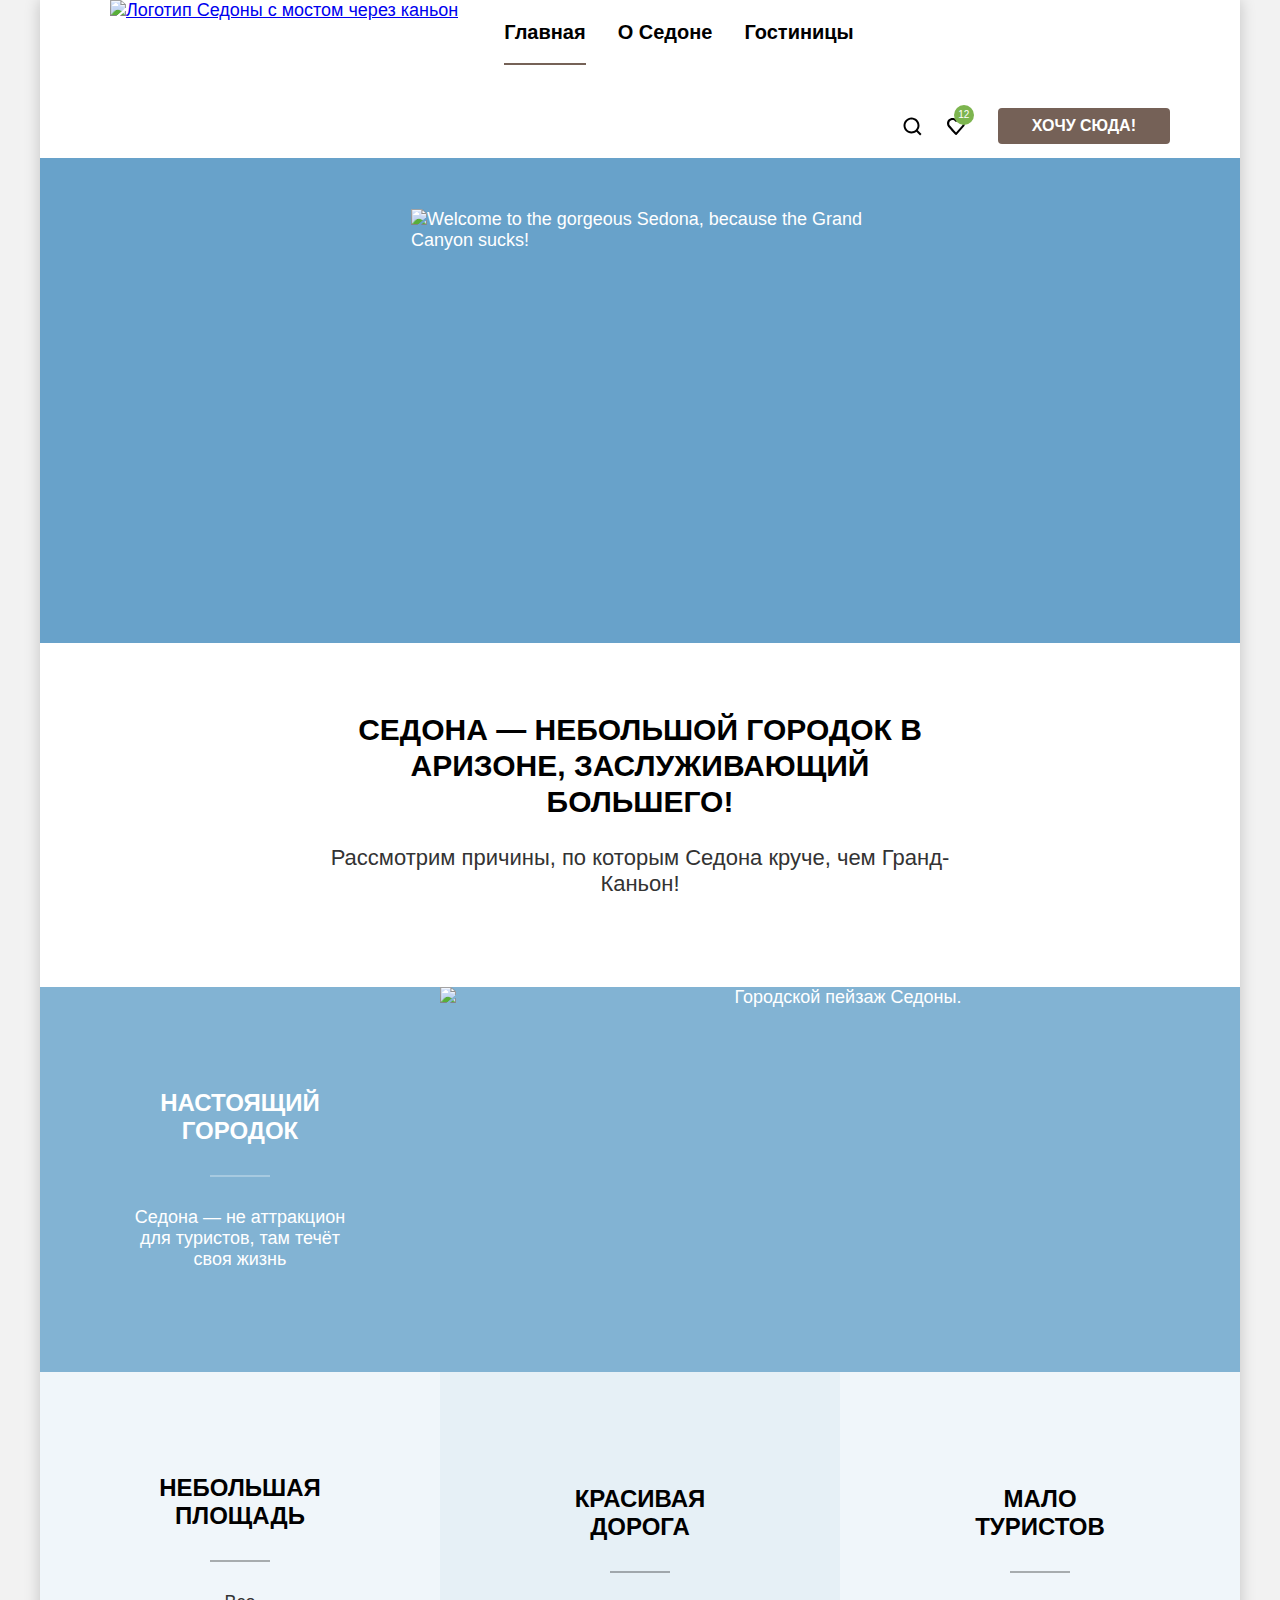
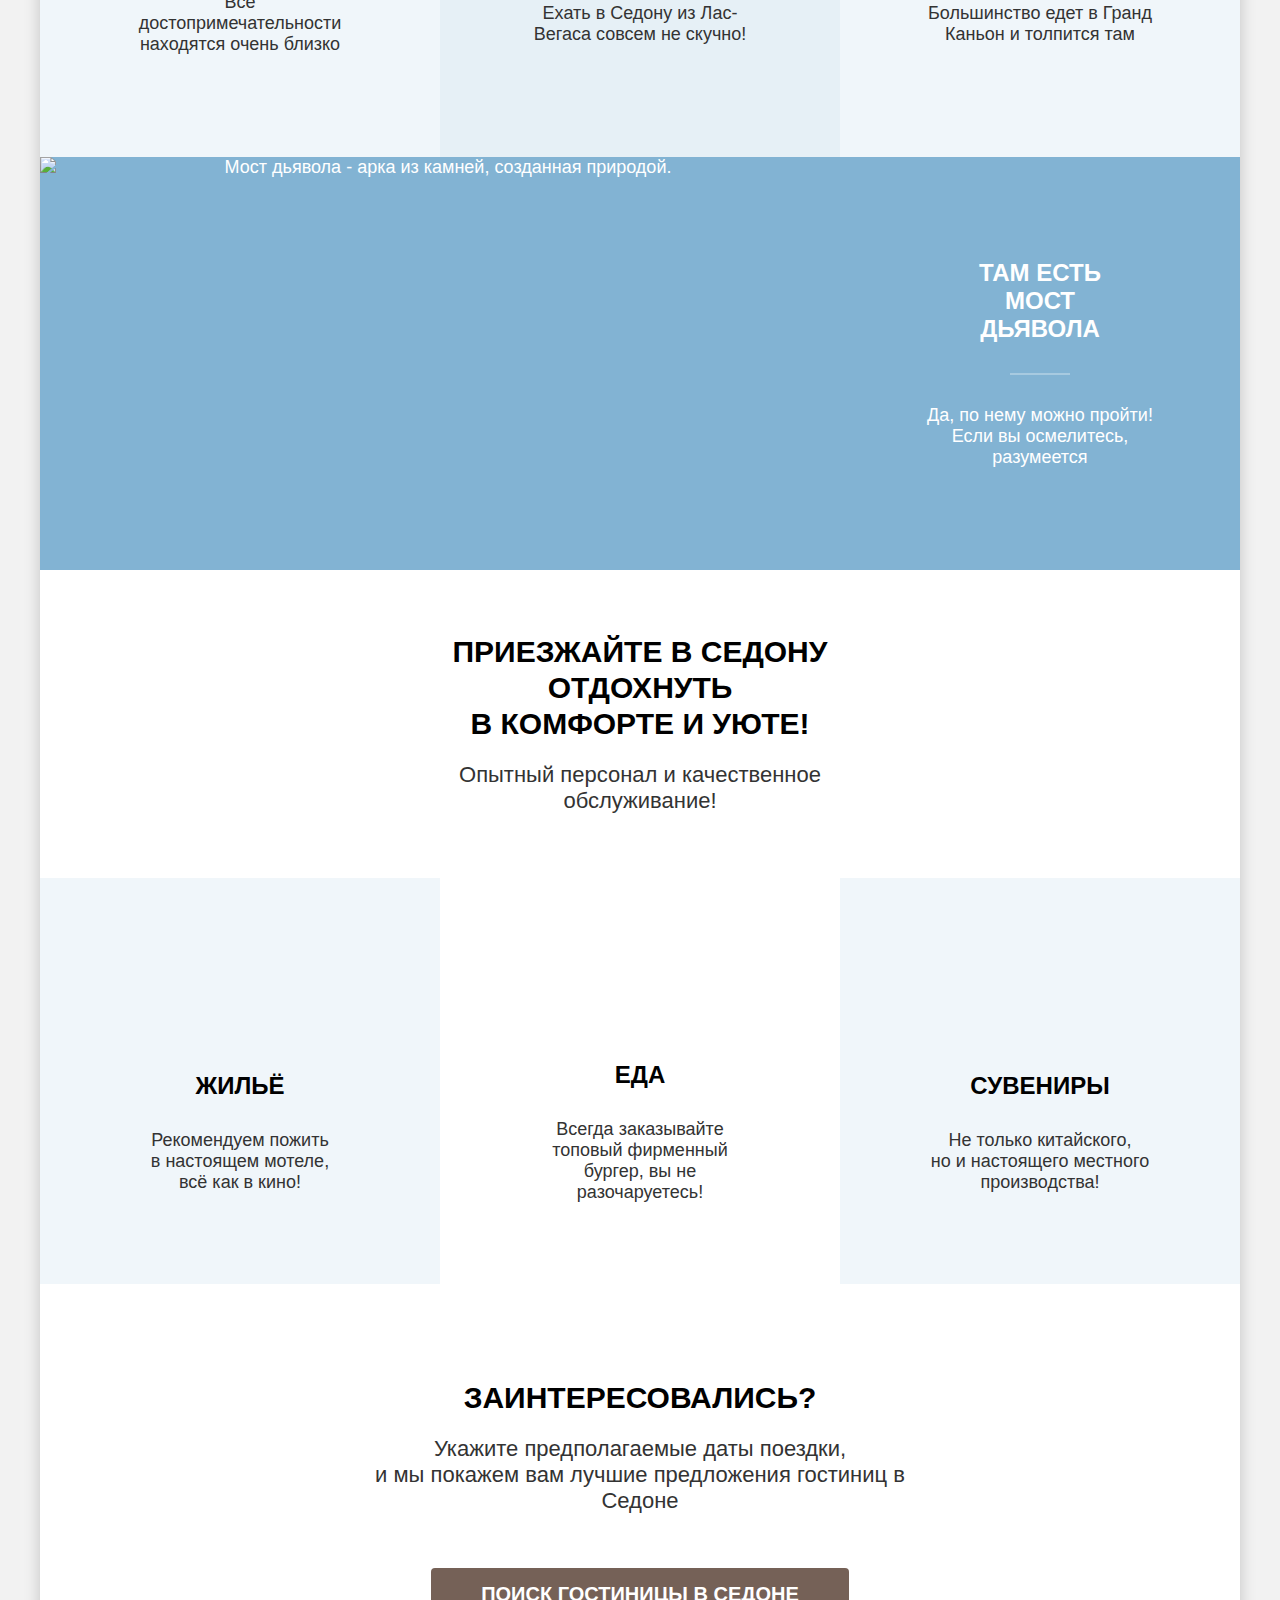
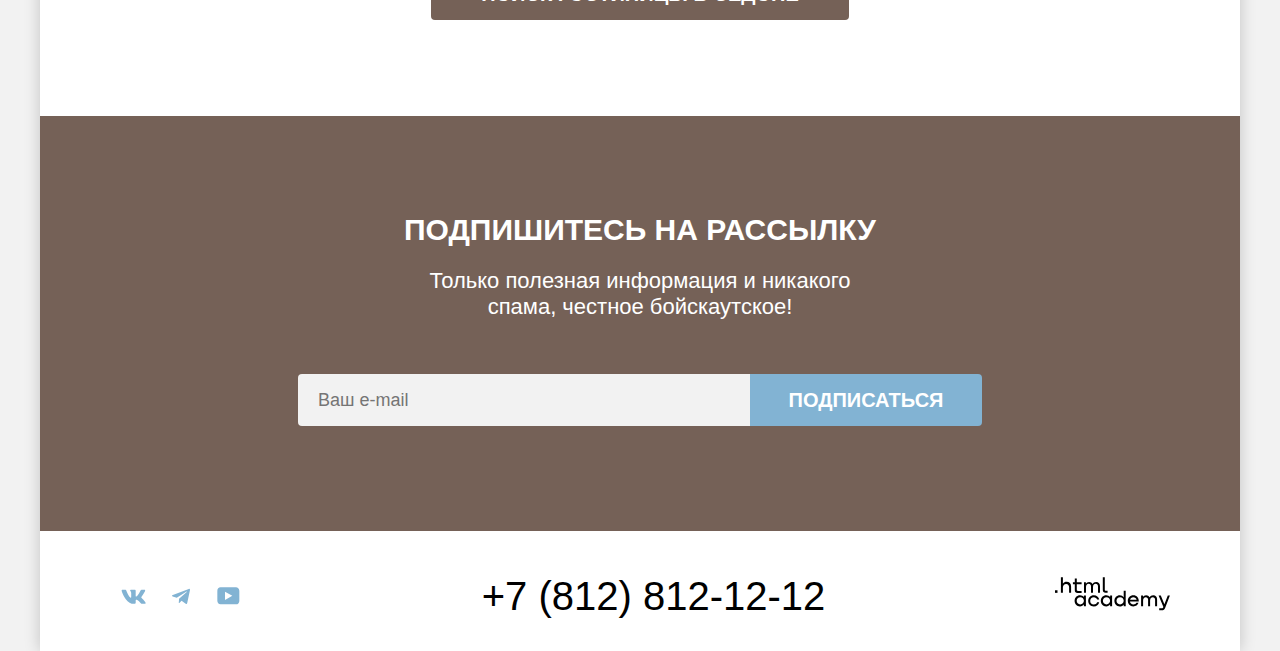
==== commit 6e7a0d0f: "завершает верстку всех компонентов" ====
--- a/index.html
+++ b/index.html
@@ -28,7 +28,7 @@
           </ul>
           <ul class="navigation-user">
             <li class="navigation-user-item">
-              <a class="navigation-link" href="#">
+              <a class="navigation-link navigation-user-link" href="#">
                 <svg class="navigation-icon" aria-hidden="true" focusable="false" width="20" height="20"
                   viewBox="0 0 20 20" xmlns="http://www.w3.org/2000/svg">
                   <path
@@ -38,7 +38,7 @@
               </a>
             </li>
             <li class="navigation-user-like navigation-user-like-accent">
-              <a class="navigation-link" href="#">
+              <a class="navigation-link navigation-user-link" href="#">
                 <svg class="navigation-icon" aria-hidden="true" focusable="false" width="18" height="17"
                   viewBox="0 0 18 17" xmlns="http://www.w3.org/2000/svg">
                   <path
@@ -97,7 +97,7 @@
             </li>
             <li class="advantages-item-img">
               <div class="advantages-text-container">
-                <h3 class="advantages-title">Там есть мост дьявола</h3>
+                <h3 class="advantages-title">Там есть<br> мост дьявола</h3>
                 <p class="advantages-item-description">Да, по нему можно пройти! Если вы осмелитесь, разумеется</p>
               </div>
               <img class="advantages-card" src="images/devils_bridge.jpg" width="800" height="385"
@@ -113,15 +113,16 @@
           <ul class="service-list">
             <li class="service-item">
               <h3 class="service-title service-title-home">Жильё</h3>
-              <p class="service-item-description">Рекомендуем пожить в настоящем мотеле, всё как в кино!</p>
+              <p class="service-item-description">Рекомендуем пожить<br> в настоящем мотеле,<br> всё как в кино!</p>
             </li>
             <li class="service-item">
               <h3 class="service-title service-title-food">Еда</h3>
-              <p class="service-item-description">Всегда заказывайте топовый фирменный бургер, вы не разочаруетесь!</p>
+              <p class="service-item-description">Всегда заказывайте<br> топовый фирменный бургер, вы не разочаруетесь!
+              </p>
             </li>
             <li class="service-item">
               <h3 class="service-title service-title-souvenir">Сувениры</h3>
-              <p class="service-item-description">Не только китайского, но и настоящего местного производства!</p>
+              <p class="service-item-description">Не только китайского,<br> но и настоящего местного производства!</p>
             </li>
           </ul>
         </section>
@@ -225,6 +226,65 @@
         </section>
       </footer>
     </div>
+
+    <div class="modal-container modal-container-close">
+      <div class="modal modal-auth">
+        <section class="modal-content">
+          <h2 class="modal-title">Поиск гостиницы в Седоне</h2>
+          <form class="modal-form" action="https://echo.htmlacademy.ru" method="get">
+            <div class="form-group form-group-full">
+              <label class="modal-form-label" for="arrival-date">Дата Заезда:</label>
+              <input class="modal-form-input date-input" type="text" id="arrival-date" name="arrival-date"
+                value="27 апреля 2020" placeholder="Укажите дату" required>
+              <p class="form-status form-status-error">Мы не можем отправить вас в прошлое.</p>
+            </div>
+            <div class="form-group form-group-full">
+              <label class="modal-form-label" for="departure-date">Дата Выезда:</label>
+              <input class="modal-form-input date-input" type="text" id="departure-date" name="departure-date"
+                value="1 сентября 2023" placeholder="Укажите дату" required>
+              <p class="form-status">На эти даты есть свободные номера. Пока есть.</p>
+            </div>
+            <div class="form-group">
+              <label class="modal-form-label" for="quantity-adults">Взрослые:</label>
+              <div class="quantity-container">
+                <button class="quantity-button quantity-button-minus" type="button">
+                  <span class="visually-hidden">Меньше</span>
+                </button>
+                <input class="quantity-input" type="number" id="quantity-adults" name="quantity-adults" value="2"
+                  placeholder="2">
+                <button class="quantity-button quantity-button-plus" type="button">
+                  <span class="visually-hidden">Больше</span>
+                </button>
+              </div>
+            </div>
+            <div class="form-group">
+              <div class="group-children">
+                <label class="modal-form-label label-children" for="quantity-children">&nbsp;Дети:</label>
+                <button class="form-tooltip" type="button" aria-labelledby="tooltip-label-date">
+                  <span class="visually-hidden">Дополнительная информция</span>
+                </button>
+                <span class="tooltip-text" role="tooltip" id="tooltip-label-date">Укажите количество детей, которые
+                  будут с вами, возраст которых от 6 до 18 лет. Дети до 6 лет размещаются бесплатно.</span>
+              </div>
+              <div class="quantity-container">
+                <button class="quantity-button quantity-button-minus" type="button">
+                  <span class="visually-hidden">Меньше</span>
+                </button>
+                <input class="quantity-input" type="number" id="quantity-children" name="quantity-children" value="2"
+                  placeholder="2">
+                <button class="quantity-button quantity-button-plus" type="button">
+                  <span class="visually-hidden">Больше</span>
+                </button>
+              </div>
+            </div>
+            <button class="button-modal button-action" type="submit">Найти</button>
+          </form>
+        </section>
+        <button class="modal-close-button">
+          <span class="visually-hidden">Закрыть</span>
+        </button>
+      </div>
+    </div>
   </body>
 
 </html>
--- a/styles/styles.css
+++ b/styles/styles.css
@@ -127,6 +127,10 @@
   line-height: 24px;
   color: inherit;
   text-decoration: none;
+}
+
+.navigation-user-link {
+  padding: 22px 12px;
 }
 
 .navigation-link:hover {
@@ -269,8 +273,8 @@
 
 .number-of-objects {
   position: absolute;
-  top: 9px;
-  left: 24px;
+  top: 11px;
+  right: 4px;
   display: inline-block;
   font-weight: 400;
   font-size: 10px;
@@ -333,7 +337,7 @@
   display: flex;
   flex-direction: column;
   max-width: 651px;
-  margin: 69px auto;
+  margin: 69px auto 90px;
   gap: 25px;
 }
 
@@ -586,7 +590,6 @@
 
 .subscribe-form {
   display: flex;
-  flex-wrap: wrap;
   justify-content: center;
   max-width: 684px;
   margin: 0 auto;
@@ -627,9 +630,9 @@
   background-color: #82b3d3;
   border-top-left-radius: 0;
   border-bottom-left-radius: 0;
-  padding-left: 50px;
-  padding-right: 50px;
+  min-width: 232px;
   max-width: 500px;
+  padding: 8px;
 }
 
 .footer-links-container {
@@ -735,15 +738,320 @@
 
 .button-social:active .social-logo {
   fill: rgba(104, 162, 202, 0.3);
-  ;
+}
+
+.modal-container {
+  position: fixed;
+  top: 0;
+  left: 0;
+  display: flex;
+  width: 100%;
+  height: 100%;
+  background-color: rgba(242, 242, 242, 0.8);
+  z-index: 2;
+}
+
+.modal {
+  position: relative;
+  margin: auto;
+  padding: 64px 70px;
+  background-color: #ffffff;
+  border-radius: 30px;
+  box-shadow: 0 25px 50px 0 rgba(0, 0, 0, 0.2);
+}
+
+.modal-container-close {
+  display: none;
+}
+
+.modal-auth {
+  width: 717px;
+  box-sizing: border-box;
+}
+
+.modal-close-button {
+  position: absolute;
+  padding: 0;
+  top: 64px;
+  right: 52px;
+  width: 52px;
+  height: 52px;
+  border-radius: 50%;
+  border: none;
+  background-color: #F2F2F2;
+  background-image: url(../images/ikons_logos/cross.svg);
+  background-repeat: no-repeat;
+  background-position: center;
+  cursor: pointer;
+}
+
+.modal-close-button:hover {
+  background-color: #E6E6E6;
+}
+
+.modal-close-button:focus-visible {
+  background-color: #E6E6E6;
+}
+
+.modal-close-button:active {
+  opacity: 30%;
+}
+
+.modal-close-button:disabled {
+  opacity: 0.3;
+  pointer-events: none;
+}
+
+.modal-form-input:hover,
+.modal-form-input:focus-visible,
+.quantity-input:hover,
+.quantity-input:focus-visible {
+  background-color: #e6e6e6;
+}
+
+.modal-close-button:active {
+  background-color: #e6e6e6;
+}
+
+.modal-close-button:active::before {
+  opacity: 0.3;
+}
+
+.modal-title {
+  margin: 0 0 64px 0;
+  padding-right: 40px;
+  font-size: 30px;
+  line-height: 36px;
+  font-weight: 700;
+  text-transform: uppercase;
+}
+
+.modal-form {
+  display: grid;
+  grid-template-columns: repeat(2, 1fr);
+  gap: 23px 83px;
+  width: 577px;
+}
+
+.form-group {
+  display: grid;
+  grid-template-columns: 122px 1fr;
+  gap: 4px 15px;
+  margin: 0;
+}
+
+.form-group-full {
+  grid-column: 1 / -1;
+}
+
+.modal-form-label {
+  display: inline-block;
+  margin: 12px 0 0 0;
+  font-weight: 700;
+  font-size: 20px;
+  line-height: 24px;
+}
+
+.form-input-group {
+  position: relative;
+}
+
+.modal-form-input {
+  box-sizing: border-box;
+  width: 100%;
+  padding: 12px 20px;
+  font: inherit;
+  font-weight: 700;
+  line-height: 24px;
+  font-size: 18px;
+  color: #000000;
+  background-image: url("../images/ikons_logos/calendar.svg");
+  background-repeat: no-repeat;
+  background-size: 20px 20px;
+  background-position: 400px 14px;
+  background-color: #f2f2f2;
+  border: none;
+  border-radius: 4px;
+  cursor: pointer;
+}
+
+.date-input {
+  padding-right: 60px;
+}
+
+.form-status {
+  grid-column: 2 / -1;
+  margin: 0;
+  padding-left: 20px;
+  font-size: 16px;
+  line-height: 21px;
+}
+
+.form-status-error {
+  color: #ff5757;
+}
+
+.quantity-container {
+  position: relative;
+}
+
+.quantity-button {
+  border: none;
+  opacity: 0.3;
+  cursor: pointer;
+}
+
+.quantity-button-minus {
+  position: absolute;
+  top: 14px;
+  left: 10px;
+  width: 20px;
+  height: 20px;
+  background-image: url("../images/ikons_logos/minus.svg");
+  background-color: #f2f2f2;
+  background-repeat: no-repeat;
+  background-position: center;
+}
+
+.quantity-input {
+  box-sizing: border-box;
+  font-family: inherit;
+  text-align: center;
+  width: 110px;
+  padding: 14px 40px 14px 40px;
+  font-weight: 700;
+  font-size: 18px;
+  line-height: 20px;
+  background-color: #f2f2f2;
+  border: none;
+  border-radius: 4px;
+  cursor: pointer;
+  -webkit-appearance: textfield;
+  appearance: textfield;
+}
+
+.quantity-input::-webkit-outer-spin-button,
+.quantity-input::-webkit-inner-spin-button {
+  margin: 0;
+  -webkit-appearance: none;
+  appearance: none;
+}
+
+.quantity-button-plus {
+  position: absolute;
+  top: 14px;
+  right: 10px;
+  width: 20px;
+  height: 20px;
+  background-image: url("../images/ikons_logos/plus.svg");
+  background-color: #f2f2f2;
+  background-repeat: no-repeat;
+  background-position: center;
+}
+
+.quantity-button:hover {
+  opacity: 1;
+}
+
+.quantity-button:focus {
+  opacity: 1;
+}
+
+.quantity-button:active {
+  opacity: 0.3;
+}
+
+.quantity-button:disabled {
+  opacity: 0.3;
+  pointer-events: none;
+}
+
+.group-children {
+  position: relative;
+  display: flex;
+  align-items: flex-start;
+}
+
+.label-children {
+  max-width: 56px;
+}
+
+.form-tooltip {
+  position: absolute;
+  top: 11px;
+  left: 64px;
+  display: flex;
+  width: 26px;
+  height: 26px;
+  background-color: #83b3d3;
+  background-image: url(../images/ikons_logos/info.svg);
+  background-position: center;
+  border: none;
+  border-radius: 50%;
+  cursor: pointer;
+}
+
+.tooltip-text {
+  position: absolute;
+  top: 52px;
+  left: -51px;
+  display: none;
+  box-sizing: border-box;
+  min-height: 143px;
+  min-width: 256px;
+  padding: 21px 18px 22px 22px;
+  font-size: 16px;
+  font-family: inherit;
+  line-height: 20px;
+  color: #ffffff;
+  background-color: #333333;
+  border-radius: 10px;
+  box-shadow: 0 15px 30px 0 rgba(0, 0, 0, 0.3);
+}
+
+.tooltip-text::after {
+  position: absolute;
+  content: "";
+  top: -9px;
+  left: 119px;
+  display: inline-block;
+  width: 19px;
+  height: 9px;
+  background: url("../images/ikons_logos/triangle.svg") no-repeat;
+}
+
+.form-tooltip:hover + .tooltip-text,
+.form-tooltip:focus + .tooltip-text {
+  display: block;
+}
+
+.modal-form .button-modal {
+  display: inline-block;
+  grid-column: 1 / -1;
+  min-height: 60px;
+  margin-top: 24px;
+  padding: 18px 34px;
+  font-size: 20px;
+  line-height: 24px;
+  font-weight: 700;
+  color: #ffffff;
+  text-decoration: none;
+  text-align: center;
+  text-transform: uppercase;
+  font-family: inherit;
+  border: none;
+  border-radius: 10px;
+  cursor: pointer;
 }
 
 .page-filter {
   background-image: url("../images/background/header_hotels.jpg");
   background-color: #756157;
+  background-size: cover;
   color: #ffffff;
   background-repeat: no-repeat;
   margin-bottom: 50px;
+  padding: 35px 70px 70px 70px;
 }
 
 .page-filter-title {
@@ -752,9 +1060,7 @@
   line-height: 78px;
   margin: 0;
   padding: 0;
-  margin-left: 70px;
   margin-bottom: 8px;
-  padding-top: 35px;
 }
 
 .breadcrumbs {
@@ -764,8 +1070,6 @@
   color: #ffffff;
   list-style-type: none;
   margin: 0;
-  margin-left: 70px;
-  margin-right: 70px;
   margin-bottom: 40px;
   gap: 10px;
   padding: 0;
@@ -812,6 +1116,7 @@
 .characteristic-filter {
   display: flex;
   flex-wrap: wrap;
+  gap: 70px;
   width: 1060px;
   margin: 0 auto;
   padding: 0;
@@ -820,13 +1125,17 @@
 .buttons-block {
   display: flex;
   flex-direction: column;
-  margin-left: auto;
-
+  gap: 32px;
+  width: 191px;
+  padding: 56px 0 0 0;
 }
 
 .fieldset-form {
-  margin-right: 70px;
+  margin: 0;
+  padding: 0;
+  border: none;
   min-width: 150px;
+  max-width: 170px;
 }
 
 .breadcrumbs-link {
@@ -842,6 +1151,8 @@
   font-weight: 700;
   font-size: 20px;
   line-height: 24px;
+  padding: 0;
+  margin-bottom: 32px;
 }
 
 .fieldset-list {
@@ -850,16 +1161,202 @@
   padding: 0;
 }
 
+.list-item {
+  display: flex;
+}
+
+.list-item:not(:last-child) {
+  margin-bottom: 16px;
+}
+
+.control-input:hover {
+  opacity: 60%;
+}
+
+.control-input:focus-visible {
+  opacity: 60%;
+}
+
+.control-input:active {
+  opacity: 30%;
+}
+
+.control-input:disabled {
+  opacity: 0.3;
+  pointer-events: none;
+}
+
+.control:hover {
+  opacity: 60%;
+}
+
+.control:focus-visible {
+  opacity: 60%;
+}
+
+.control:active {
+  opacity: 30%;
+}
+
+.control:disabled {
+  opacity: 0.3;
+  pointer-events: none;
+}
+
 .price-form {
+  margin: 0;
+  padding: 0;
+  border: none;
   margin-left: auto;
   width: 288px;
-  padding: 0;
-  margin-right: 70px;
+}
+
+.range {
+  display: grid;
+  grid-template-columns: repeat(2, 1fr);
+  gap: 44px 2px;
+}
+
+.filter-price {
+  display: flex;
+  padding: 12px 20px;
+  font-size: 18px;
+  line-height: 24px;
+  color: rgba(0, 0, 0, 0.3);
+  background-color: #f2f2f2;
+  border-radius: 4px 0 0 4px;
+  cursor: pointer;
+}
+
+.fixing-price {
+  order: -1;
+  width: 100%;
+  margin: 0 10px 0 0;
+  padding: 0;
+  font: inherit;
+  font-weight: 700;
+  color: #000000;
+  background-color: transparent;
+  border: none;
+  cursor: pointer;
+  outline: none;
+  -webkit-appearance: textfield;
+  appearance: textfield;
+}
+
+.filter-price:hover {
+  background-color: #e6e6e6;
+}
+
+.fixing-price::-webkit-outer-spin-button,
+.fixing-price::-webkit-inner-spin-button {
+  margin: 0;
+  -webkit-appearance: none;
+  appearance: none;
+}
+
+.filter-price:nth-child(2n) {
+  border-radius: 0 4px 4px 0;
+}
+
+.range-target {
+  grid-column: span 2;
+}
+
+.range-scale {
+  position: relative;
+  height: 4px;
+  background-color: rgba(255, 255, 255, 0.3);
+}
+
+.range-bar {
+  position: absolute;
+  height: 4px;
+  background-color: #ffffff;
+}
+
+.range-toggle {
+  position: absolute;
+  width: 20px;
+  height: 20px;
+  background-color: #ffffff;
+  border: none;
+  border-radius: 5px;
+  cursor: pointer;
+}
+
+.range-toggle:active {
+  border: 2px solid #83b3d3;
+}
+
+.toggle-min {
+  top: -8px;
+}
+
+.toggle-max {
+  top: -8px;
+  right: 0;
 }
 
 .control {
-  font-weight: 400;
+  position: relative;
+  display: inline-block;
+  padding-left: 36px;
+  font-size: 18px;
   line-height: 23px;
+  cursor: pointer;
+}
+
+.control-input {
+  position: absolute;
+  top: 1px;
+  left: 0;
+  display: flex;
+  width: 20px;
+  height: 20px;
+  margin: 0;
+  background-color: #ffffff;
+  cursor: pointer;
+  -webkit-appearance: none;
+  appearance: none;
+}
+
+.control-input-checkbox {
+  border-radius: 4px;
+}
+
+.control-input-radio {
+  border-radius: 50%;
+}
+
+.control-input:checked::before {
+  content: "";
+}
+
+.control-input-checkbox::before {
+  width: 13px;
+  height: 11px;
+  background-image: url(../images/ikons_logos/checkbox_input.svg);
+}
+
+.control-input-radio::before {
+  width: 10px;
+  height: 10px;
+  border-radius: 50%;
+  background-color: #3f5e72;
+}
+
+.control-input::before {
+  margin: auto;
+}
+
+.control:has(.control-input:disabled),
+.filter-price:has(.fixing-price:disabled),
+.field:disabled,
+.modal-form-input:disabled,
+.quantity-input:disabled {
+  opacity: 0.3;
+  pointer-events: none;
 }
 
 .button-action {
@@ -949,6 +1446,8 @@
 }
 
 .hotels-item-title {
+  font-size: 24px;
+  line-height: 28px;
   margin: 0;
   padding: 0;
 }
@@ -996,7 +1495,7 @@
   background-color: #ffffff;
   margin-left: auto;
   padding-left: 20px;
-  padding-right: 20px;
+  padding-right: 40px;
   min-width: 292px;
   height: 48px;
   cursor: pointer;
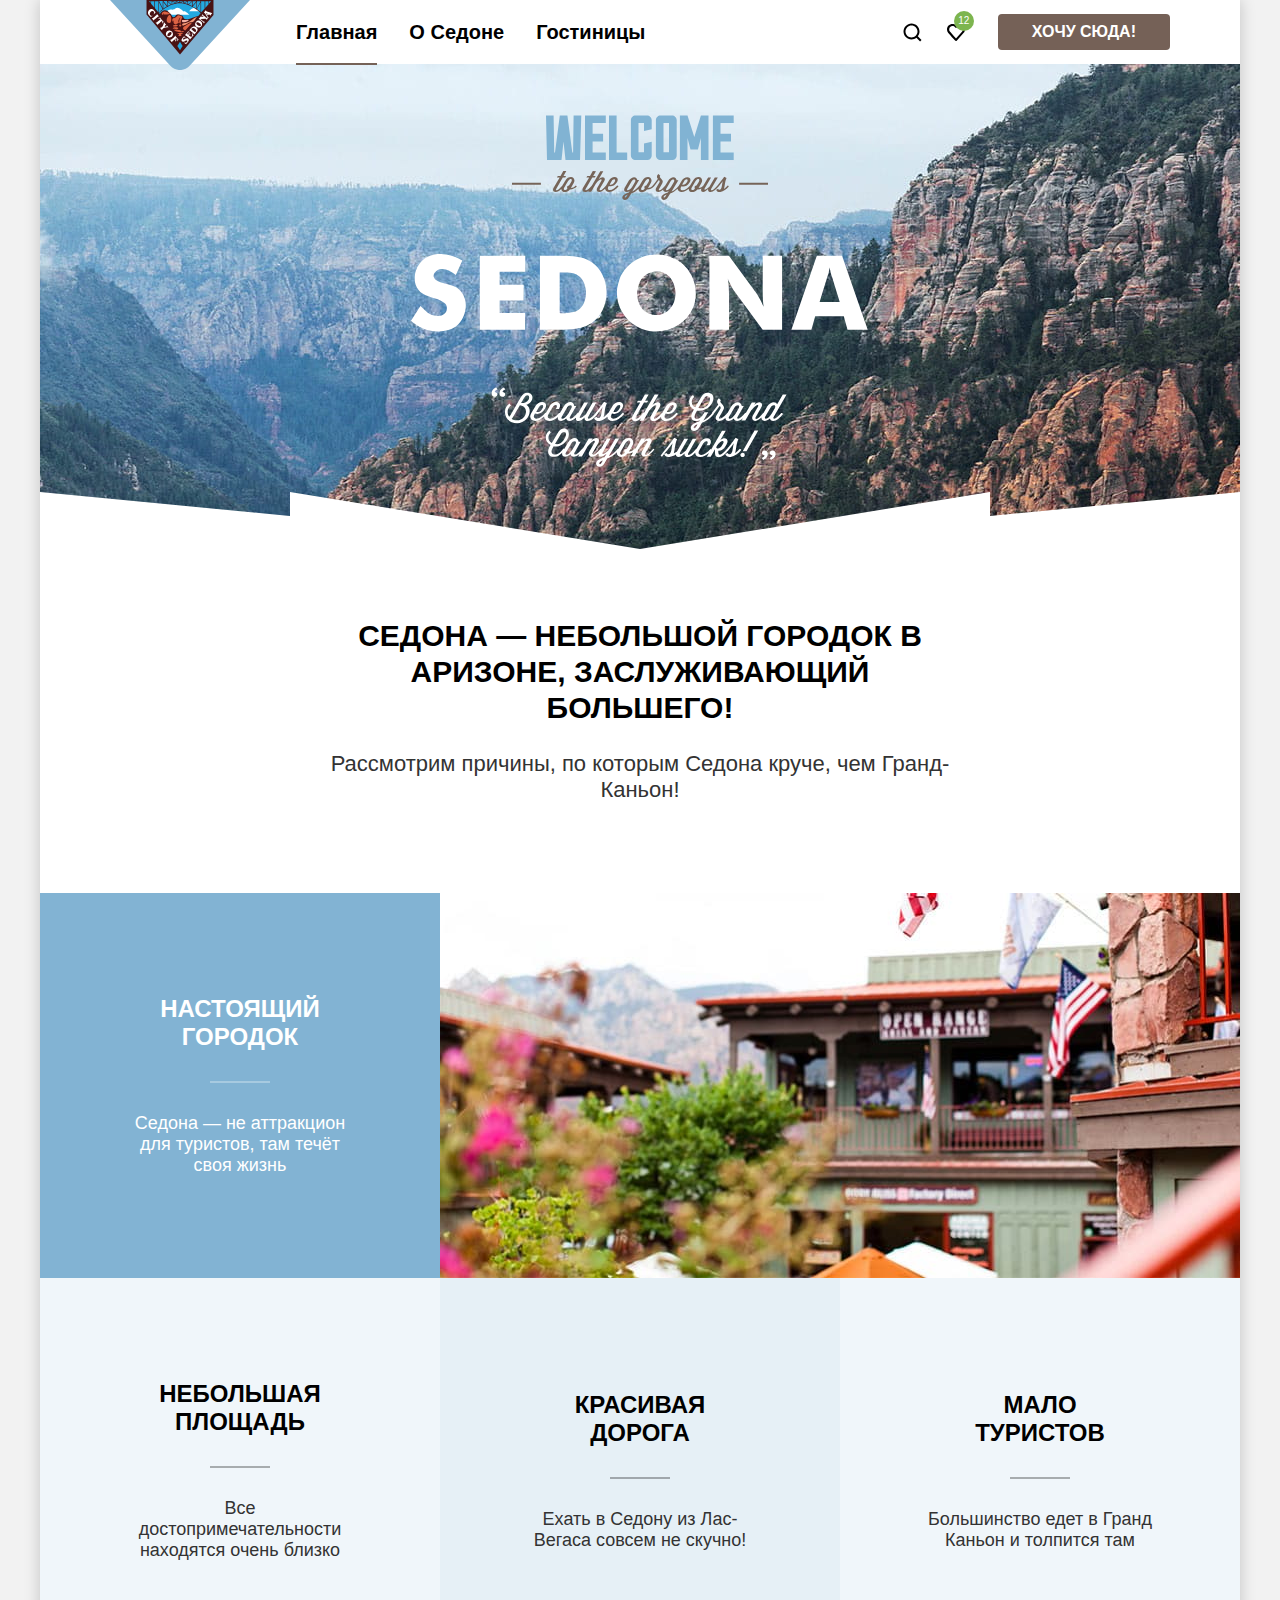
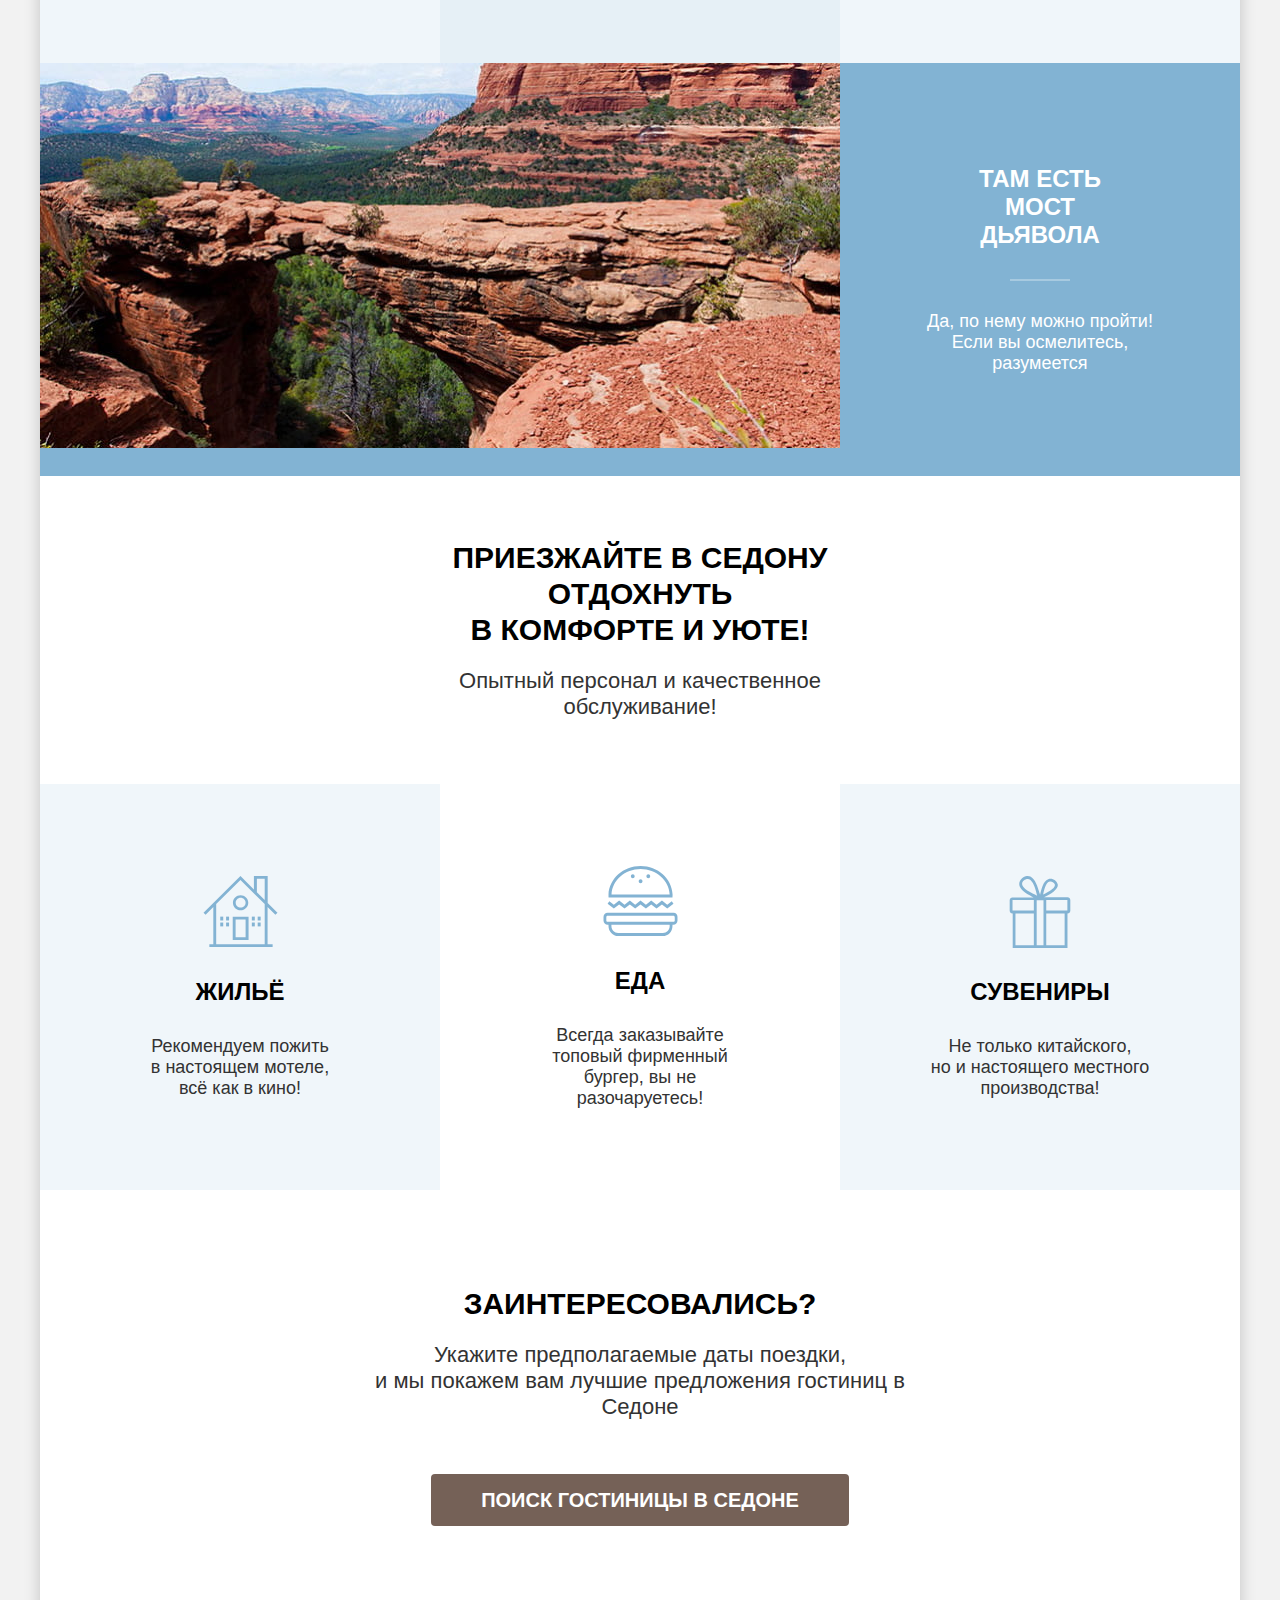
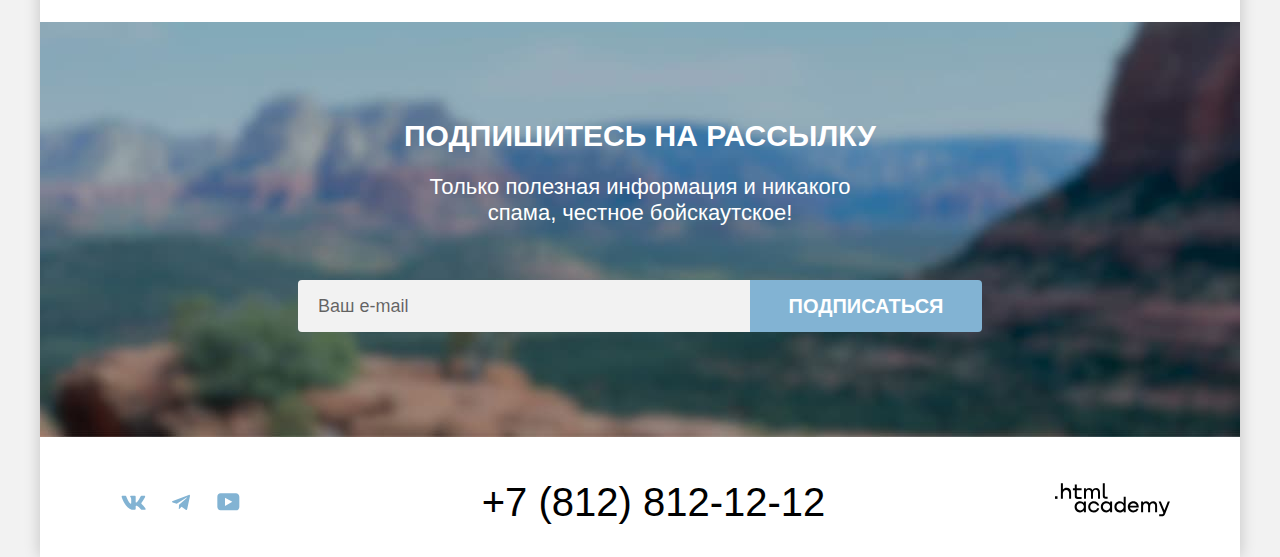
==== commit 86bec853: "вносит правки для защиты проекта_1.02" ====
--- a/index.html
+++ b/index.html
@@ -5,11 +5,13 @@
     <meta charset="utf-8">
     <title>HTML Academy: Седона</title>
     <link rel="stylesheet" href="styles/styles.css">
+    <link rel="icon" href="favicon.ico">
+    <link rel="icon" type="image/png" href="images/favicon.png">
   </head>
 
   <body>
     <div class="body-content">
-      <header class="page-header">
+      <header class="page-header" data-test="header">
         <nav class="navigation">
           <a class="navigation-logo" aria-current="page" href="index.html">
             <img class="logo" src="images/ikons_logos/sedona.svg" width="140" height="70"
@@ -55,15 +57,15 @@
           </ul>
         </nav>
       </header>
-      <main class="main-index">
-        <section class="intro">
+      <main class="main-index" data-test="main">
+        <section class="intro" data-test="hero">
           <div class="intro-text-container">
             <h1 class="visually-hidden">Седона</h1>
             <img class="intro-text" src="images/ikons_logos/welcome.svg" width="458" height="352" lang="en"
               alt="Welcome to the gorgeous Sedona, because the Grand Canyon sucks!">
           </div>
         </section>
-        <section class="advantages">
+        <section class="advantages" data-test="advantages">
           <div class="advantages-heading-container">
             <h2 class="advantages-heading">Седона — небольшой городок в Аризоне, заслуживающий большего!</h2>
             <p class="advantages-text">Рассмотрим причины, по которым Седона круче, чем Гранд-Каньон!</p>
@@ -105,7 +107,7 @@
             </li>
           </ul>
         </section>
-        <section class="service">
+        <section class="service" data-test="service">
           <div class="service-text-container">
             <h2 class="service-heading">Приезжайте в Седону отдохнуть<br> в комфорте и уюте!</h2>
             <p class="service-text">Опытный персонал и качественное обслуживание!</p>
@@ -126,7 +128,7 @@
             </li>
           </ul>
         </section>
-        <section class="search">
+        <section class="search" data-test="search">
           <div class="search-content">
             <h2 class="search-heading">Заинтересовались?</h2>
             <p class="search-text">Укажите предполагаемые даты поездки,<br> и мы покажем вам лучшие предложения гостиниц
@@ -136,7 +138,7 @@
         </section>
       </main>
       <footer class="page-footer">
-        <section class="footer-subscribe">
+        <section class="footer-subscribe" data-test="subscribe">
           <div class="subscribe-text-container">
             <h2 class="subscribe-header">Подпишитесь на рассылку</h2>
             <p class="subscribe-text">Только полезная информация и никакого спама, честное бойскаутское!</p>
@@ -148,7 +150,7 @@
             <button class="button submit-button" type="submit">Подписаться</button>
           </form>
         </section>
-        <section class="footer-links">
+        <section class="footer-links" data-test="footer">
           <h2 class="visually-hidden">Полезные ссылки и контакты</h2>
           <div class="footer-links-container">
             <section class="footer-social">
@@ -280,7 +282,7 @@
             <button class="button-modal button-action" type="submit">Найти</button>
           </form>
         </section>
-        <button class="modal-close-button">
+        <button class="modal-close-button" type="button">
           <span class="visually-hidden">Закрыть</span>
         </button>
       </div>
--- a/styles/styles.css
+++ b/styles/styles.css
@@ -10,7 +10,7 @@
   font-family: "PT Sans";
   font-style: normal;
   font-weight: 700;
-  src: url(../fonts/ptsans-700.woff2);
+  src: url("../fonts/ptsans-700.woff2");
   font-display: swap;
 }
 
@@ -207,33 +207,33 @@
 
 .body-content .button:disabled {
   color: rgb(255, 255, 255, 0.3);
-  background-color: #E5E5E5;
+  background-color: #e5e5e5;
   pointer-events: none;
 }
 
 .subscribe-form .submit-button:hover {
-  background-color: #68A2CA;
+  background-color: #68a2ca;
 }
 
 .subscribe-form .submit-button:focus-visible {
-  background-color: #68A2CA;
+  background-color: #68a2ca
 }
 
 .subscribe-form .submit-button:active {
-  background-color: #82B3D3;
+  background-color: #82b3d3;
   color: #a7cae0;
 }
 
 .button-action:hover {
-  background-color: #68A2CA;
+  background-color: #68a2ca;
 }
 
 .button-action:focus-visible {
-  background-color: #68A2CA;
+  background-color: #68a2ca;
 }
 
 .button-action:active {
-  background-color: #82B3D3;
+  background-color: #82b3d3;
   color: rgb(255, 255, 255, 0.3);
 }
 
@@ -259,15 +259,15 @@
 }
 
 .selected-card-button:hover {
-  background-color: #6C9E42;
+  background-color: #6c9e42;
 }
 
 .selected-card-button:focus-visible {
-  background-color: #6C9E42;
+  background-color: #6c9e42;
 }
 
 .selected-card-button:active {
-  background-color: #7DB54F;
+  background-color: #7db54f;
   color: rgb(255, 255, 255, 0.3);
 }
 
@@ -290,21 +290,21 @@
 }
 
 .number-of-objects:hover {
-  background-color: #6C9E42;
+  background-color: #6c9e42;
 }
 
 .number-of-objects:focus-visible {
-  background-color: #6C9E42;
+  background-color: #6c9e42;
 }
 
 .number-of-objects:active {
-  background-color: #7DB54F;
+  background-color: #7db54f;
   color: rgb(255, 255, 255, 0.3);
 }
 
 .intro {
   background-image: url("../images/ikons_logos/divider.svg"), url("../images/background/header_index.jpg");
-  background-color: #68A2CA;
+  background-color: #68a2ca;
   color: #ffffff;
   background-repeat: no-repeat;
   background-position: left bottom, left top;
@@ -611,16 +611,20 @@
   cursor: pointer;
 }
 
+.subscribe-e-mail::placeholder {
+  color: rgba(0, 0, 0, 0.6);
+}
+
 .subscribe-e-mail:hover {
-  background-color: #E6E6E6;
+  background-color: #e6e6e6;
 }
 
 .subscribe-e-mail:focus-visible {
-  background-color: #E6E6E6;
+  background-color: #e6e6e6;
 }
 
 .subscribe-e-mail:active {
-  background-color: #E6E6E6;
+  background-color: #e6e6e6;
 }
 
 .subscribe-form .submit-button {
@@ -778,19 +782,19 @@
   height: 52px;
   border-radius: 50%;
   border: none;
-  background-color: #F2F2F2;
-  background-image: url(../images/ikons_logos/cross.svg);
+  background-color: #f2f2f2;
+  background-image: url("../images/ikons_logos/cross.svg");
   background-repeat: no-repeat;
   background-position: center;
   cursor: pointer;
 }
 
 .modal-close-button:hover {
-  background-color: #E6E6E6;
+  background-color: #e6e6e6;
 }
 
 .modal-close-button:focus-visible {
-  background-color: #E6E6E6;
+  background-color: #e6e6e6;
 }
 
 .modal-close-button:active {
@@ -807,6 +811,10 @@
 .quantity-input:hover,
 .quantity-input:focus-visible {
   background-color: #e6e6e6;
+}
+
+.modal-form-input::placeholder {
+  color: rgba(0, 0, 0, 0.6);
 }
 
 .modal-close-button:active {
@@ -937,6 +945,10 @@
   appearance: none;
 }
 
+.quantity-input::placeholder {
+  color: rgba(0, 0, 0, 0.6);
+}
+
 .quantity-button-plus {
   position: absolute;
   top: 14px;
@@ -984,7 +996,7 @@
   width: 26px;
   height: 26px;
   background-color: #83b3d3;
-  background-image: url(../images/ikons_logos/info.svg);
+  background-image: url("../images/ikons_logos/info.svg");
   background-position: center;
   border: none;
   border-radius: 50%;
@@ -1044,6 +1056,11 @@
   cursor: pointer;
 }
 
+.modal-form .button-modal:disabled {
+  opacity: 0.3;
+  pointer-events: none;
+}
+
 .page-filter {
   background-image: url("../images/background/header_hotels.jpg");
   background-color: #756157;
@@ -1104,7 +1121,7 @@
 
 .breadcrumbs-item-next::before {
   content: " ";
-  background-image: url(../images/ikons_logos/next.svg);
+  background-image: url("../images/ikons_logos/next.svg");
   display: block;
   width: 8px;
   height: 20px;
@@ -1242,6 +1259,10 @@
   outline: none;
   -webkit-appearance: textfield;
   appearance: textfield;
+}
+
+.fixing-price::placeholder {
+  color: rgba(0, 0, 0, 0.6);
 }
 
 .filter-price:hover {
@@ -1336,7 +1357,7 @@
 .control-input-checkbox::before {
   width: 13px;
   height: 11px;
-  background-image: url(../images/ikons_logos/checkbox_input.svg);
+  background-image: url("../images/ikons_logos/checkbox_input.svg");
 }
 
 .control-input-radio::before {
@@ -1371,6 +1392,10 @@
   font-family: inherit;
   background-color: transparent;
   border: none;
+}
+
+.hotels-variants {
+  padding-bottom: 60px;
 }
 
 .hotels-variants-row {
@@ -1401,7 +1426,7 @@
   background-repeat: no-repeat;
   background-position: center;
   color: #000000;
-  border: #E5E5E5 solid 2px;
+  border: #e5e5e5 solid 2px;
   border-radius: 4px;
   cursor: pointer;
 }
@@ -1411,15 +1436,15 @@
 }
 
 .card-table {
-  background-image: url(../images/ikons_logos/table.svg);
+  background-image: url("../images/ikons_logos/table.svg");
 }
 
 .card-slideshow {
-  background-image: url(../images/ikons_logos/slideshow.svg);
+  background-image: url("../images/ikons_logos/slideshow.svg");
 }
 
 .card-list {
-  background-image: url(../images/ikons_logos/list.svg);
+  background-image: url("../images/ikons_logos/list.svg");
 }
 
 .card-item-display:hover {
@@ -1499,21 +1524,21 @@
   min-width: 292px;
   height: 48px;
   cursor: pointer;
-  border: 2px solid #E5E5E5;
+  border: 2px solid #e5e5e5;
   border-radius: 4px;
   appearance: none;
-  background-image: url(../images/ikons_logos/down.svg);
+  background-image: url("../images/ikons_logos/down.svg");
   background-repeat: no-repeat;
   background-position: right 18px top 19px;
   background-size: 12px 7px;
 }
 
 .select-variants:hover {
-  border: 2px solid #68A2CA;
+  border: 2px solid #68a2ca;
 }
 
 .select-variants:focus-visible {
-  border: 2px solid #68A2CA;
+  border: 2px solid #68a2ca;
 }
 
 .select-variants:disabled {
@@ -1563,7 +1588,7 @@
   display: block;
   margin: 0;
   min-height: 18px;
-  background-image: url(../images/ikons_logos/stars.svg);
+  background-image: url("../images/ikons_logos/stars.svg");
   background-repeat: no-repeat;
 }
 
